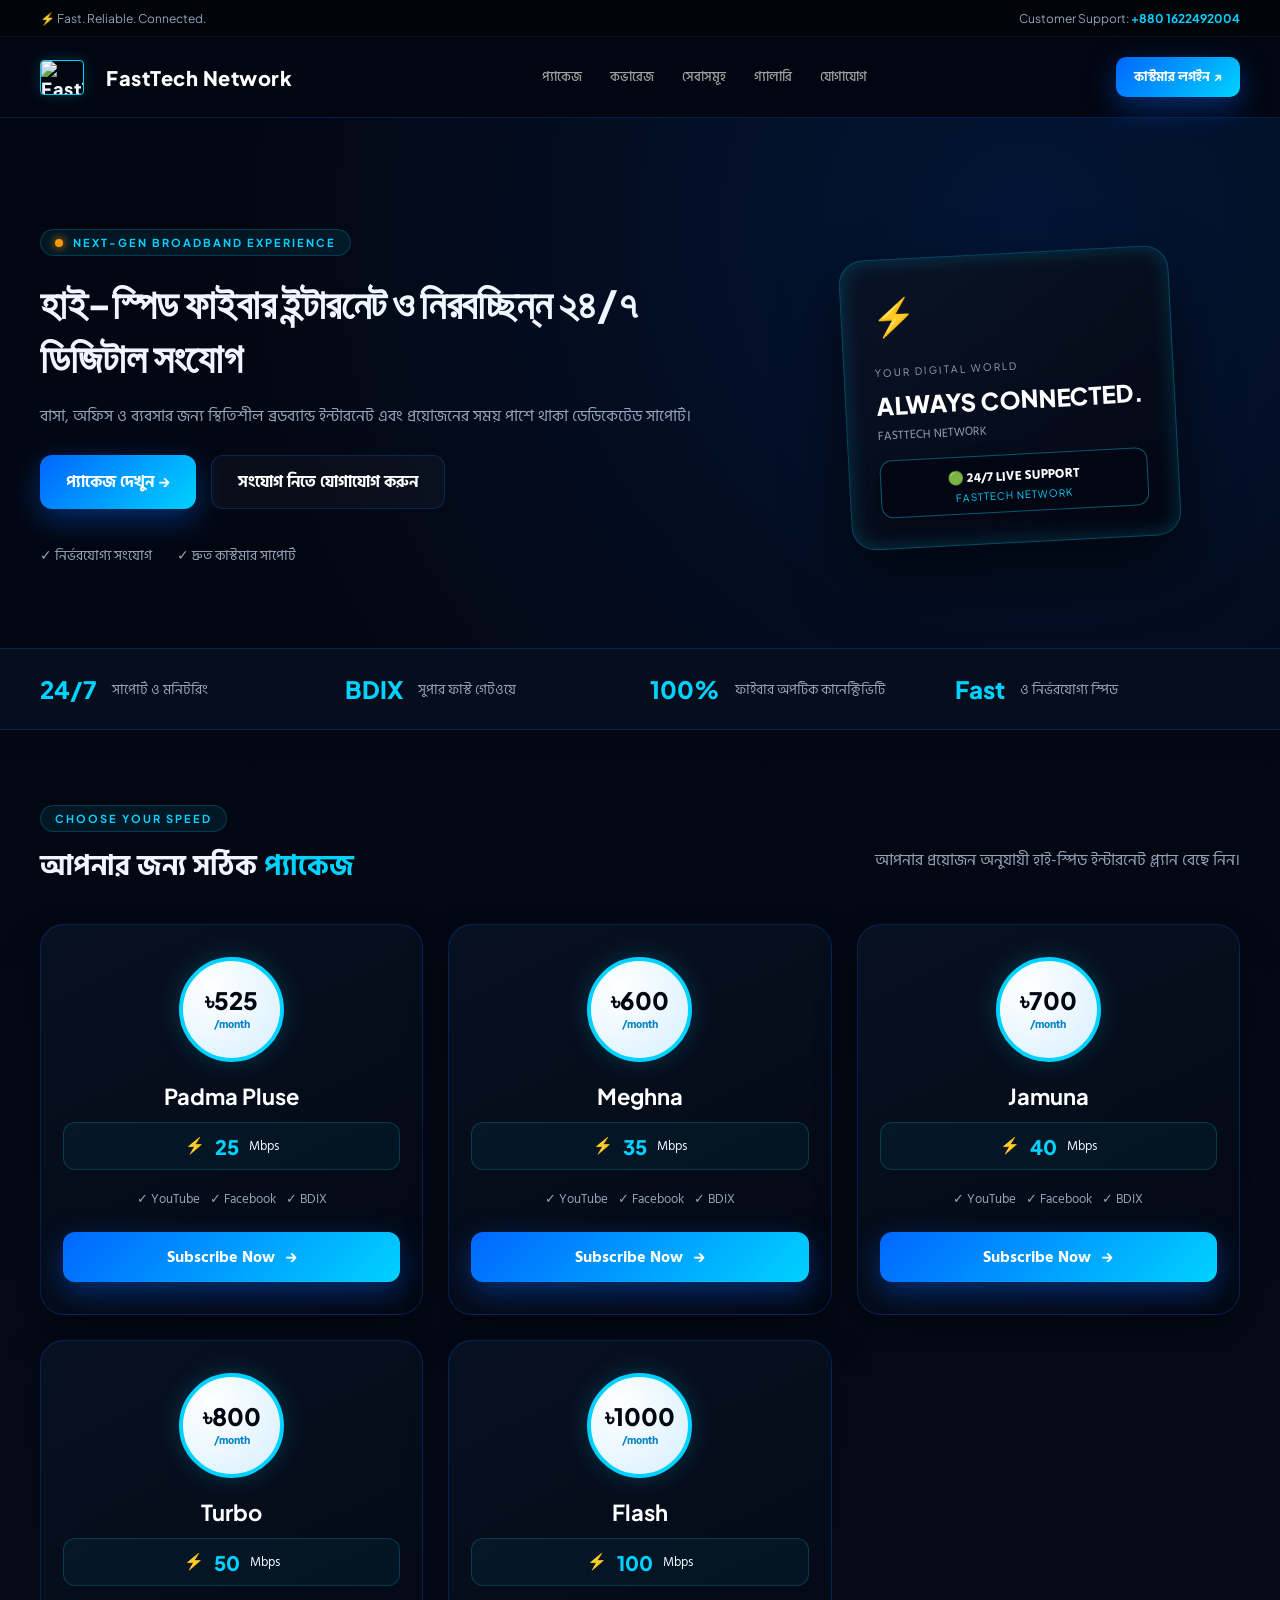
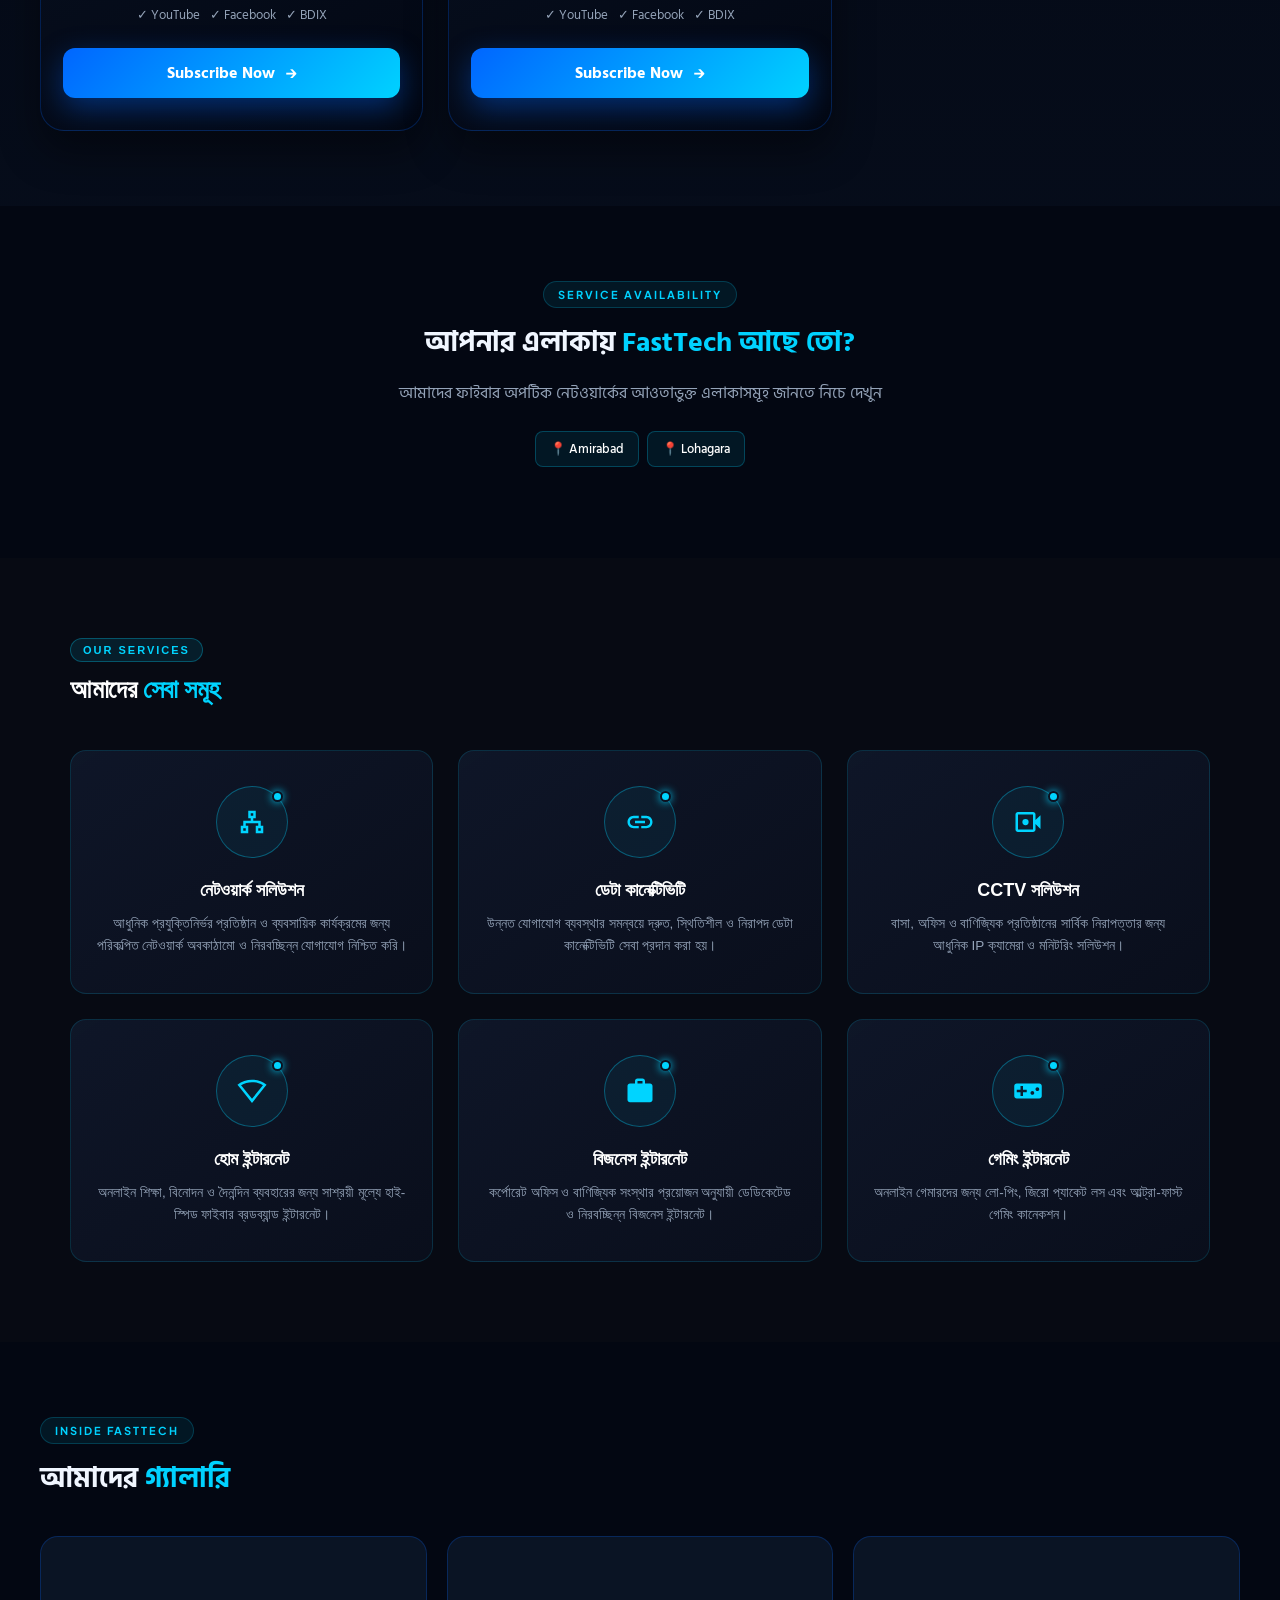
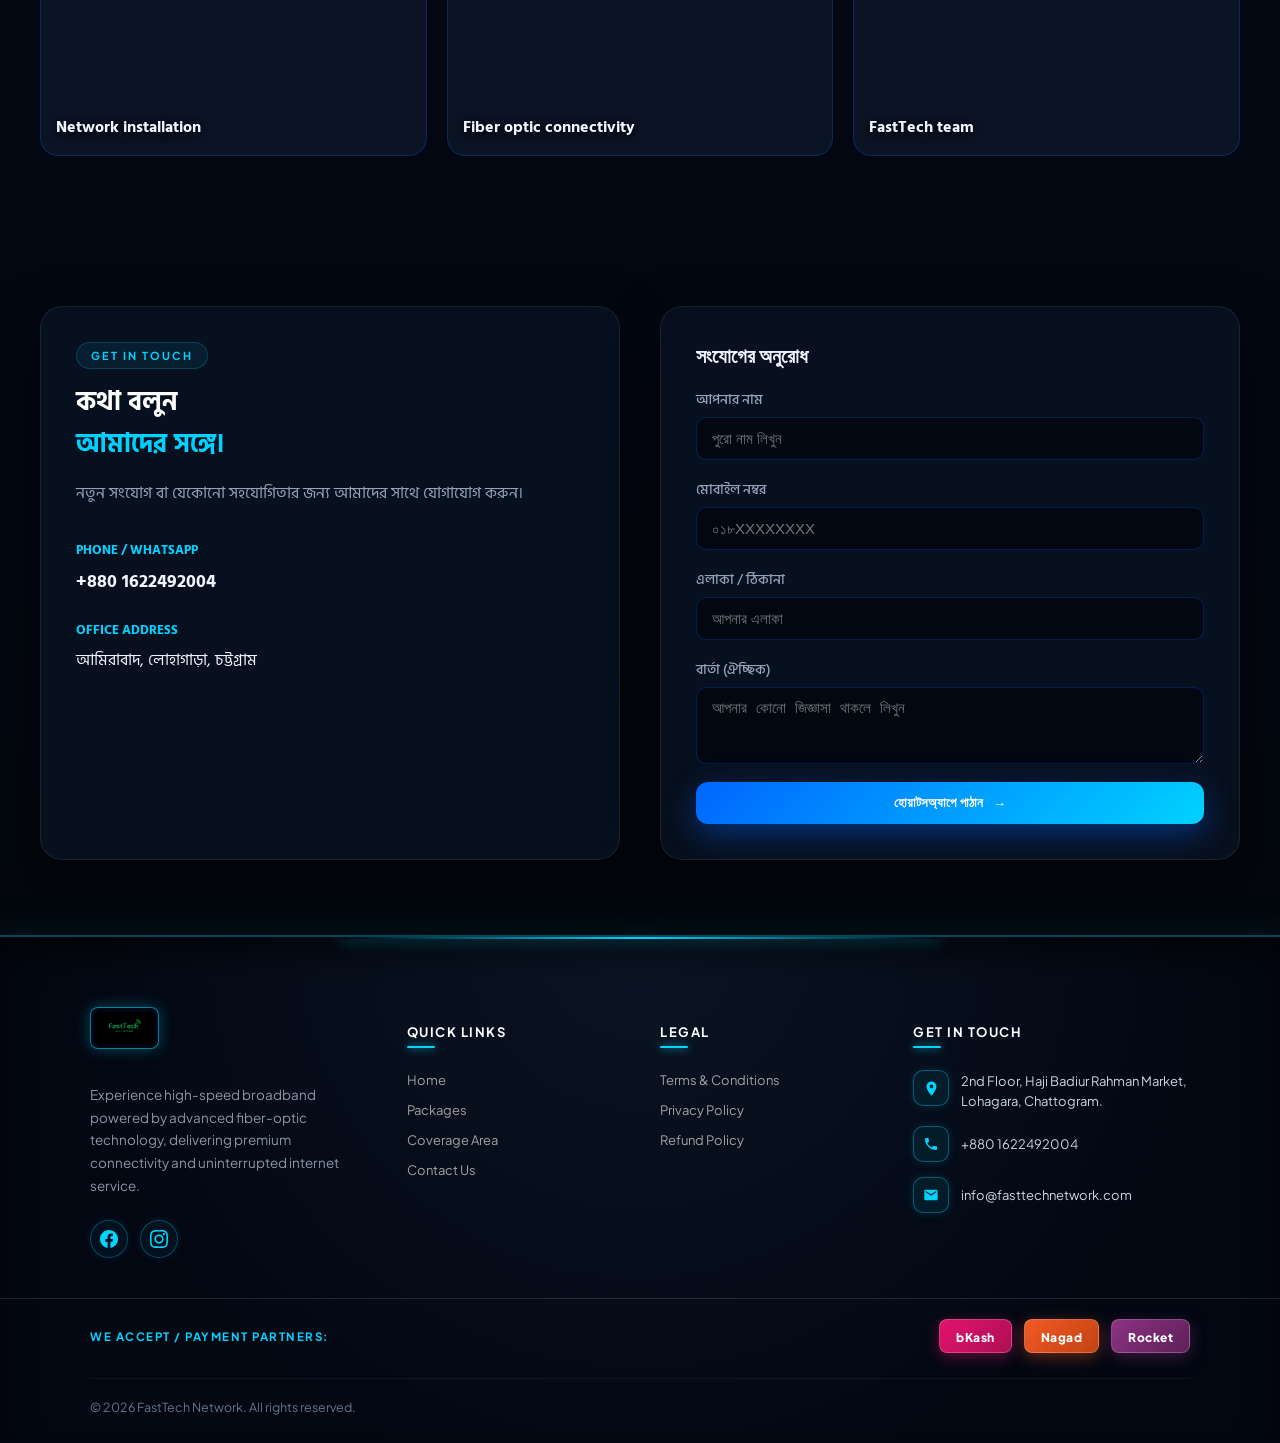
==== index.html @ 2d722a1c "Update index.html" ====
<!DOCTYPE html>
<html lang="bn">
<head>
    <meta charset="UTF-8">
    <meta name="viewport" content="width=device-width, initial-scale=1.0">
    <title>FastTech Network | Fast, Reliable, Connected.</title>
    <!-- ফেভিকন বা ট্যাব লোগো লিংক -->
    <link rel="icon" type="image/jpeg" href="assets/favicon.svg">
    <link rel="stylesheet" href="style.css">
</head>
<body>
    <!-- Topline -->
    <div class="topline">
        <div class="wrap topinner">
            <div>⚡ Fast. Reliable. Connected.</div>
            <div>Customer Support: <a id="topPhone" href="tel:+8801622492004" style="color:var(--cyan); font-weight:700;">+880 1622492004</a></div>
        </div>
    </div>
    
    <!-- Header -->
    <header class="header">
        <div class="wrap nav">
            <a href="#" class="brand">
                <img src="assets/Fasttech-logo.jpg" alt="FastTech" style="height: 35px; border-radius: 4px; margin-right: 10px;">
                <div>
                    <span>FastTech Network</span>
                </div>
            </a>
            <button class="menu" id="menuBtn">☰</button>
            <nav id="mainNav">
                <a href="#packages" class="footer-link">প্যাকেজ</a>
                <a href="#coverage" class="footer-link">কভারেজ</a>
                <a href="#services" class="footer-link">সেবাসমূহ</a>
                <a href="#gallery" class="footer-link">গ্যালারি</a>
                <a href="#contact" class="footer-link">যোগাযোগ</a>
            </nav>
            <a href="customer.html" class="btn btn-small">কাস্টমার লগইন ↗️</a>
        </div>
    </header>

    <!-- Hero Section -->
    <section class="hero">
        <div class="wrap hero-content">
            <div class="hero-copy">
                <span class="eyebrow"><i></i> NEXT-GEN BROADBAND EXPERIENCE</span>
                <h1 id="heroText">হাই-স্পিড ফাইবার ইন্টারনেট ও নিরবচ্ছিন্ন ২৪/৭ ডিজিটাল সংযোগ</h1>
                <p style="color: var(--muted); font-size: 16px; line-height: 1.7; margin-bottom: 25px;">
                    বাসা, অফিস ও ব্যবসার জন্য স্থিতিশীল ব্রডব্যান্ড ইন্টারনেট এবং প্রয়োজনের সময় পাশে থাকা ডেডিকেটেড সাপোর্ট।
                </p>
                <div class="hero-actions">
                    <a href="#packages" class="btn">প্যাকেজ দেখুন →</a>
                    <a href="#contact" class="btn btn-ghost">সংযোগ নিতে যোগাযোগ করুন</a>
                </div>
                <div class="trust">
                    <span>✓ নির্ভরযোগ্য সংযোগ</span>
                    <span>✓ দ্রুত কাস্টমার সাপোর্ট</span>
                </div>
            </div>
            <div class="hero-visual">
                <div class="speed-card">
                    <div class="speed-icon">⚡</div>
                    <small>YOUR DIGITAL WORLD</small>
                    <strong>ALWAYS CONNECTED.</strong>
                    <span style="color:var(--muted); font-size:12px; display:block; margin-bottom: 15px;">FASTTECH NETWORK</span>
                    
                    <div class="float-tag-inside">
                        🟢 24/7 LIVE SUPPORT <small>FASTTECH NETWORK</small>
                    </div>
                </div>
            </div>
        </div>
    </section>

    <!-- Stats Bar -->
    <section class="stats">
        <div class="wrap stats-grid">
            <div><b>24/7</b> <span>সাপোর্ট ও মনিটরিং</span></div>
            <div><b>BDIX</b> <span>সুপার ফাস্ট গেটওয়ে</span></div>
            <div><b>100%</b> <span>ফাইবার অপটিক কানেক্টিভিটি</span></div>
            <div><b>Fast</b> <span>ও নির্ভরযোগ্য স্পিড</span></div>
        </div>
    </section>

    <!-- Packages Section -->
    <section class="section packages" id="packages">
        <div class="wrap">
            <div class="section-head">
                <div>
                    <span class="eyebrow">CHOOSE YOUR SPEED</span>
                    <h2>আপনার জন্য সঠিক <em>প্যাকেজ</em></h2>
                </div>
                <p style="color:var(--muted);">আপনার প্রয়োজন অনুযায়ী হাই-স্পিড ইন্টারনেট প্ল্যান বেছে নিন।</p>
            </div>
            <div class="package-grid" id="packageGrid"></div>
        </div>
    </section>

    <!-- Coverage Zone Section -->
    <section class="section coverage" id="coverage">
        <div class="wrap">
            <div style="max-width: 800px; margin: 0 auto; text-align: center;">
                <span class="eyebrow">SERVICE AVAILABILITY</span>
                <h2>আপনার এলাকায় <em>FastTech আছে তো?</em></h2>
                <p style="color:var(--muted); font-size: 16px; margin: 15px 0 25px;">আমাদের ফাইবার অপটিক নেটওয়ার্কের আওতাভুক্ত এলাকাসমূহ জানতে নিচে দেখুন</p>
                <div class="coverage-locations" id="coverageLocations"></div>
            </div>
        </div>
    </section>

    <!-- Our Services Section -->
    <section id="services" style="padding: 80px 20px; background: #070a13; font-family: sans-serif;">
        <div class="wrap" style="max-width: 1140px; margin: 0 auto;">
            
            <div style="margin-bottom: 45px;">
                <span style="display: inline-block; font-size: 11px; font-weight: 700; letter-spacing: 2px; color: #00d4ff; text-transform: uppercase; background: rgba(0, 212, 255, 0.1); padding: 5px 12px; border-radius: 20px; border: 1px solid rgba(0, 212, 255, 0.3); margin-bottom: 12px;">
                    OUR SERVICES
                </span>
                <h2 style="font-size: 26px; font-weight: 800; color: #ffffff; margin: 0; letter-spacing: -0.5px;">
                    আমাদের <span style="color: #00d4ff;">সেবা সমূহ</span>
                </h2>
            </div>

            <div class="services-grid" style="display: grid; grid-template-columns: repeat(3, 1fr); gap: 25px;">
                <!-- ১. নেটওয়ার্ক সলিউশন -->
                <div class="service-card">
                    <div class="service-icon-wrap"><span class="status-dot"></span><svg viewBox="0 0 24 24" fill="currentColor"><path d="M15 9V3H9v6h2v2H5v4H3v6h6v-6H7v-2h10v2h-2v6h6v-6h-2v-4h-6V9h2zm-4-4h2v2h-2V5zM5 17h2v2H5v-2zm12 0h2v2h-2v-2z"/></svg></div>
                    <h3>নেটওয়ার্ক সলিউশন</h3>
                    <p>আধুনিক প্রযুক্তিনির্ভর প্রতিষ্ঠান ও ব্যবসায়িক কার্যক্রমের জন্য পরিকল্পিত নেটওয়ার্ক অবকাঠামো ও নিরবচ্ছিন্ন যোগাযোগ নিশ্চিত করি।</p>
                </div>
                <!-- ২. ডেটা কানেক্টিভিটি -->
                <div class="service-card">
                    <div class="service-icon-wrap"><span class="status-dot"></span><svg viewBox="0 0 24 24" fill="currentColor"><path d="M3.9 12c0-1.71 1.39-3.1 3.1-3.1h4V7H7c-2.76 0-5 2.24-5 5s2.24 5 5 5h4v-1.9H7c-1.71 0-3.1-1.39-3.1-3.1zM8 13h8v-2H8v2zm9-6h-4v1.9h4c1.71 0 3.1 1.39 3.1 3.1s-1.39 3.1-3.1 3.1h-4V17h4c2.76 0 5-2.24 5-5s-2.24-5-5-5z"/></svg></div>
                    <h3>ডেটা কানেক্টিভিটি</h3>
                    <p>উন্নত যোগাযোগ ব্যবস্থার সমন্বয়ে দ্রুত, স্থিতিশীল ও নিরাপদ ডেটা কানেক্টিভিটি সেবা প্রদান করা হয়।</p>
                </div>
                <!-- ৩. CCTV সলিউশন -->
                <div class="service-card">
                    <div class="service-icon-wrap"><span class="status-dot"></span><svg viewBox="0 0 24 24" fill="currentColor"><path d="M18 10.48V6c0-1.1-.9-2-2-2H4c-1.1 0-2 .9-2 2v12c0 1.1.9 2 2 2h12c1.1 0 2-.9 2-2v-4.48l4 3.98v-11l-4 3.98zM16 18H4V6h12v12z"/><circle cx="10" cy="12" r="2.5"/></svg></div>
                    <h3>CCTV সলিউশন</h3>
                    <p>বাসা, অফিস ও বাণিজ্যিক প্রতিষ্ঠানের সার্বিক নিরাপত্তার জন্য আধুনিক IP ক্যামেরা ও মনিটরিং সলিউশন।</p>
                </div>
                <!-- ৪. হোম ইন্টারনেট -->
                <div class="service-card">
                    <div class="service-icon-wrap"><span class="status-dot"></span><svg viewBox="0 0 24 24" fill="currentColor"><path d="M12 3C7.79 3 3.7 4.41.38 7C4.41 12.06 7.89 16.37 12 21.5c4.08-5.08 8.24-10.26 11.65-14.5C20.32 4.41 16.22 3 12 3zm0 15.27L3.25 7.42C5.86 5.83 8.88 5 12 5s6.14.83 8.75 2.42L12 18.27z"/></svg></div>
                    <h3>হোম ইন্টারনেট</h3>
                    <p>অনলাইন শিক্ষা, বিনোদন ও দৈনন্দিন ব্যবহারের জন্য সাশ্রয়ী মূল্যে হাই-স্পিড ফাইবার ব্রডব্যান্ড ইন্টারনেট।</p>
                </div>
                <!-- ৫. বিজনেস ইন্টারনেট -->
                <div class="service-card">
                    <div class="service-icon-wrap"><span class="status-dot"></span><svg viewBox="0 0 24 24" fill="currentColor"><path d="M20 6h-4V4c0-1.11-.89-2-2-2h-4c-1.11 0-2 .89-2 2v2H4c-1.11 0-1.99.89-1.99 2L2 19c0 1.11.89 2 2 2h16c1.11 0 2-.89 2-2V8c0-1.11-.89-2-2-2zm-6 0h-4V4h4v2z"/></svg></div>
                    <h3>বিজনেস ইন্টারনেট</h3>
                    <p>কর্পোরেট অফিস ও বাণিজ্যিক সংস্থার প্রয়োজন অনুযায়ী ডেডিকেটেড ও নিরবচ্ছিন্ন বিজনেস ইন্টারনেট।</p>
                </div>
                <!-- ৬. গেমিং ইন্টারনেট -->
                <div class="service-card">
                    <div class="service-icon-wrap"><span class="status-dot"></span><svg viewBox="0 0 24 24" fill="currentColor"><path d="M21 6H3c-1.1 0-2 .9-2 2v8c0 1.1.9 2 2 2h18c1.1 0 2-.9 2-2V8c0-1.1-.9-2-2-2zm-10 7H8v3H6v-3H3v-2h3V8h2v3h3v2zm4.5 2c-.83 0-1.5-.67-1.5-1.5s.67-1.5 1.5-1.5 1.5.67 1.5 1.5-.67 1.5-1.5 1.5zm4-3c-.83 0-1.5-.67-1.5-1.5S18.67 9 19.5 9s1.5.67 1.5 1.5-.67 1.5-1.5 1.5z"/></svg></div>
                    <h3>গেমিং ইন্টারনেট</h3>
                    <p>অনলাইন গেমারদের জন্য লো-পিং, জিরো প্যাকেট লস এবং আল্ট্রা-ফাস্ট গেমিং কানেকশন।</p>
                </div>
            </div>
        </div>
    </section>
    
    <!-- Gallery Section -->
    <section class="section" id="gallery">
        <div class="wrap">
            <div class="section-head">
                <div>
                    <span class="eyebrow">INSIDE FASTTECH</span>
                    <h2>আমাদের <em>গ্যালারি</em></h2>
                </div>
            </div>
            <div class="gallery-grid" id="galleryGrid"></div>
        </div>
    </section>

    <!-- Contact Section -->
    <section class="section" id="contact" style="background: linear-gradient(180deg, var(--bg) 0%, #03070d 100%);">
        <div class="wrap contact-grid">
            <div class="contact-card-box">
                <span class="eyebrow">GET IN TOUCH</span>
                <h2 style="font-size: 26px; font-weight: bold; color: #ffffff;">কথা বলুন<br><em>আমাদের সঙ্গে।</em></h2>
                <p style="color:var(--muted); margin: 15px 0 30px;">নতুন সংযোগ বা যেকোনো সহযোগিতার জন্য আমাদের সাথে যোগাযোগ করুন।</p>
                
                <div style="display:grid; gap:20px;">
                    <div>
                        <small style="color:var(--cyan); font-weight:700;">PHONE / WHATSAPP</small>
                        <div id="contactPhone" style="font-size:18px; font-weight:700; margin-top:5px;">+880 1622492004</div>
                    </div>
                    <div>
                        <small style="color:var(--cyan); font-weight:700;">OFFICE ADDRESS</small>
                        <div id="contactAddress" style="font-size:16px; margin-top:5px; color:var(--text);">২য় তলা, হাজি বশির রহমান মার্কেট, লোহাগাড়া, চট্টগ্রাম</div>
                    </div>
                </div>
            </div>

            <div class="contact-form-card">
                <form class="contact-form" id="contactForm">
                    <h3 style="margin-top:0; font-family:'Plus Jakarta Sans'; font-size:20px;">সংযোগের অনুরোধ</h3>
                    <label>আপনার নাম
                        <input type="text" name="name" required placeholder="পুরো নাম লিখুন">
                    </label>
                    <label>মোবাইল নম্বর
                        <input type="text" name="phone" required placeholder="০১৮XXXXXXXX">
                    </label>
                    <label>এলাকা / ঠিকানা
                        <input type="text" name="area" required placeholder="আপনার এলাকা">
                    </label>
                    <label>বার্তা (ঐচ্ছিক)
                        <textarea name="message" rows="3" placeholder="আপনার কোনো জিজ্ঞাসা থাকলে লিখুন"></textarea>
                    </label>
                    <button type="submit" class="btn" style="width:100%;">হোয়াটসঅ্যাপে পাঠান <b>→</b></button>
                </form>
            </div>
        </div>
    </section>

<!-- Footer Section - Ultimate Cyber Premium Design -->
    <footer class="footer" style="background: radial-gradient(circle at 50% 0%, #0a1424 0%, #030712 70%); color: #94a3b8; padding: 70px 0 25px 0; font-family: 'Plus Jakarta Sans', sans-serif; border-top: 2px solid rgba(0, 212, 255, 0.3); box-shadow: inset 0 15px 30px rgba(0,0,0,0.6), 0 -10px 30px rgba(0, 212, 255, 0.05); position: relative; overflow: hidden;">
        
        <!-- ব্যাকগ্রাউন্ড গ্লো এফেক্ট -->
        <div style="position: absolute; top: 0; left: 50%; transform: translateX(-50%); width: 600px; height: 2px; background: linear-gradient(90deg, transparent, #00d4ff, transparent); box-shadow: 0 0 15px #00d4ff;"></div>

        <div class="wrap" style="max-width: 1140px; margin: 0 auto; padding: 0 20px;">
            
            <div style="display: grid; grid-template-columns: 1.3fr 1fr 1fr 1.3fr; gap: 40px; margin-bottom: 40px;" class="footer-grid">
                
                <!-- ১. ব্র্যান্ড ও বিবরণ -->
                <div>
                    <div style="margin-bottom: 18px; display: inline-block;">
                        <img src="assets/Fasttech-logo.jpg" alt="FastTech Network" style="height: 42px; width: auto; padding: 4px; border-radius: 8px; border: 1.5px solid rgba(0, 212, 255, 0.6); box-shadow: 0 0 15px rgba(0, 212, 255, 0.3); background: rgba(3,7,18,0.8);" onerror="this.src='assets/fasttech-logo.jpg'">
                    </div>
                    <p style="font-size: 13.5px; color: #8c96a5; line-height: 1.7; margin-bottom: 22px;">
                        Experience high-speed broadband powered by advanced fiber-optic technology, delivering premium connectivity and uninterrupted internet service.
                    </p>
                    <!-- সোশ্যাল লিংক (ফেসবুক ও ইনস্টাগ্রাম) -->
                    <div style="display: flex; gap: 12px; align-items: center;">
                        <!-- ফেসবুক -->
                        <a href="https://www.facebook.com/share/1cSfSughi4/" target="_blank" title="Facebook" style="display: inline-flex; align-items: center; justify-content: center; width: 38px; height: 38px; background: rgba(0, 212, 255, 0.05); border: 1.5px solid rgba(0, 212, 255, 0.3); border-radius: 50%; color: #00d4ff; text-decoration: none; transition: 0.3s; box-shadow: 0 0 8px rgba(0,212,255,0.1);">
                            <svg style="width: 18px; height: 18px; fill: currentColor;" viewBox="0 0 24 24"><path d="M24 12.073c0-6.627-5.373-12-12-12s-12 5.373-12 12c0 5.99 4.388 10.954 10.125 11.854v-8.385H7.078v-3.47h3.047V9.43c0-3.007 1.792-4.669 4.533-4.669 1.312 0 2.686.235 2.686.235v2.953H15.83c-1.491 0-1.956.925-1.956 1.874v2.25h3.328l-.532 3.47h-2.796v8.385C19.612 23.027 24 18.062 24 12.073z"/></svg>
                        </a>
                        <!-- ইনস্টাগ্রাম -->
                        <a href="https://instagram.com" target="_blank" title="Instagram" style="display: inline-flex; align-items: center; justify-content: center; width: 38px; height: 38px; background: rgba(0, 212, 255, 0.05); border: 1.5px solid rgba(0, 212, 255, 0.3); border-radius: 50%; color: #00d4ff; text-decoration: none; transition: 0.3s; box-shadow: 0 0 8px rgba(0,212,255,0.1);">
                            <svg style="width: 18px; height: 18px; fill: currentColor;" viewBox="0 0 24 24"><path d="M12 2.163c3.204 0 3.584.012 4.85.07 3.252.148 4.771 1.691 4.919 4.919.058 1.265.069 1.645.069 4.849 0 3.205-.012 3.584-.069 4.849-.149 3.225-1.664 4.771-4.919 4.919-1.266.058-1.644.07-4.85.07-3.204 0-3.584-.012-4.849-.07-3.26-.149-4.771-1.699-4.919-4.92-.058-1.265-.07-1.644-.07-4.849 0-3.204.013-3.583.07-4.849.149-3.227 1.664-4.771 4.919-4.919 1.266-.057 1.645-.069 4.849-.069zm0-2.163c-3.259 0-3.667.014-4.947.072-4.358.2-6.78 2.618-6.98 6.98-.059 1.281-.073 1.689-.073 4.948 0 3.259.014 3.668.072 4.948.2 4.358 2.618 6.78 6.98 6.98 1.281.058 1.689.072 4.948.072 3.259 0 3.668-.014 4.948-.072 4.354-.2 6.782-2.618 6.979-6.98.059-1.28.073-1.689.073-4.948 0-3.259-.014-3.667-.072-4.947-.196-4.354-2.617-6.78-6.979-6.98-1.281-.059-1.69-.073-4.949-.073zm0 5.838c-3.403 0-6.162 2.759-6.162 6.162s2.759 6.163 6.162 6.163 6.162-2.759 6.162-6.163c0-3.403-2.759-6.162-6.162-6.162zm0 10.162c-2.209 0-4-1.79-4-4 0-2.209 1.791-4 4-4s4 1.791 4 4c0 2.21-1.791 4-4 4zm6.406-11.845c-.796 0-1.441.645-1.441 1.44s.645 1.44 1.441 1.44c.795 0 1.439-.645 1.439-1.44s-.644-1.44-1.439-1.44z"/></svg>
                        </a>
                    </div>
                </div>

                <!-- ২. Quick Links -->
                <div>
                    <h4 style="color: #ffffff; font-size: 13px; text-transform: uppercase; letter-spacing: 1.5px; margin-bottom: 22px; position: relative; padding-bottom: 8px; font-weight: 700;">
                        Quick Links
                        <span style="position: absolute; left: 0; bottom: 0; width: 28px; height: 2px; background: #00d4ff; border-radius: 2px; box-shadow: 0 0 8px #00d4ff;"></span>
                    </h4>
                    <ul style="list-style: none; padding: 0; margin: 0; display: flex; flex-direction: column; gap: 12px;">
                        <li><a href="#" class="footer-link">Home</a></li>
                        <li><a href="#packages" class="footer-link">Packages</a></li>
                        <li><a href="#coverage" class="footer-link">Coverage Area</a></li>
                        <li><a href="#contact" class="footer-link">Contact Us</a></li>
                    </ul>
                </div>

                <!-- ৩. Legal -->
                <div>
                    <h4 style="color: #ffffff; font-size: 13px; text-transform: uppercase; letter-spacing: 1.5px; margin-bottom: 22px; position: relative; padding-bottom: 8px; font-weight: 700;">
                        Legal
                        <span style="position: absolute; left: 0; bottom: 0; width: 28px; height: 2px; background: #00d4ff; border-radius: 2px; box-shadow: 0 0 8px #00d4ff;"></span>
                    </h4>
                    <ul style="list-style: none; padding: 0; margin: 0; display: flex; flex-direction: column; gap: 12px;">
                        <li><a href="#" class="footer-link">Terms & Conditions</a></li>
                        <li><a href="#" class="footer-link">Privacy Policy</a></li>
                        <li><a href="#" class="footer-link">Refund Policy</a></li>
                    </ul>
                </div>

                <!-- ৪. Get in Touch -->
                <div>
                    <h4 style="color: #ffffff; font-size: 13px; text-transform: uppercase; letter-spacing: 1.5px; margin-bottom: 22px; position: relative; padding-bottom: 8px; font-weight: 700;">
                        Get In Touch
                        <span style="position: absolute; left: 0; bottom: 0; width: 28px; height: 2px; background: #00d4ff; border-radius: 2px; box-shadow: 0 0 8px #00d4ff;"></span>
                    </h4>
                    
                    <div style="display: flex; flex-direction: column; gap: 15px; font-size: 13px;">
                        <!-- ঠিকানা -->
                        <div style="display: flex; gap: 12px; align-items: flex-start;">
                            <div style="width: 36px; height: 36px; min-width: 36px; border-radius: 10px; background: rgba(0, 212, 255, 0.08); border: 1.5px solid rgba(0, 212, 255, 0.35); display: flex; align-items: center; justify-content: center; color: #00d4ff; box-shadow: 0 0 10px rgba(0, 212, 255, 0.15);">
                                <svg style="width: 17px; height: 17px; fill: currentColor;" viewBox="0 0 24 24"><path d="M12 2C8.13 2 5 5.13 5 9c0 5.25 7 13 7 13s7-7.75 7-13c0-3.87-3.13-7-7-7zm0 9.5c-1.38 0-2.5-1.12-2.5-2.5s1.12-2.5 2.5-2.5 2.5 1.12 2.5 2.5-1.12 2.5-2.5 2.5z"/></svg>
                            </div>
                            <span style="color: #cbd5e1; line-height: 1.5; padding-top: 2px;">2nd Floor, Haji Badiur Rahman Market, Lohagara, Chattogram.</span>
                        </div>

                        <!-- ফোন নম্বর -->
                        <div style="display: flex; gap: 12px; align-items: center;">
                            <div style="width: 36px; height: 36px; min-width: 36px; border-radius: 10px; background: rgba(0, 212, 255, 0.08); border: 1.5px solid rgba(0, 212, 255, 0.35); display: flex; align-items: center; justify-content: center; color: #00d4ff; box-shadow: 0 0 10px rgba(0, 212, 255, 0.15);">
                                <svg style="width: 16px; height: 16px; fill: currentColor;" viewBox="0 0 24 24"><path d="M6.62 10.79c1.44 2.83 3.76 5.14 6.59 6.59l2.2-2.2c.27-.27.67-.36 1.02-.24 1.12.37 2.33.57 3.57.57.55 0 1 .45 1 1V20c0 .55-.45 1-1 1-9.39 0-17-7.61-17-17 0-.55.45-1 1-1h3.5c.55 0 1 .45 1 1 0 1.25.2 2.45.57 3.57.11.35.03.74-.25 1.02l-2.2 2.2z"/></svg>
                            </div>
                            <a href="tel:+8801622492004" style="color: #cbd5e1; text-decoration: none; transition: 0.3s;" onmouseover="this.style.color='#00d4ff'" onmouseout="this.style.color='#cbd5e1'">+880 1622492004</a>
                        </div>

                        <!-- ইমেইল ঠিকানা -->
                        <div style="display: flex; gap: 12px; align-items: center;">
                            <div style="width: 36px; height: 36px; min-width: 36px; border-radius: 10px; background: rgba(0, 212, 255, 0.08); border: 1.5px solid rgba(0, 212, 255, 0.35); display: flex; align-items: center; justify-content: center; color: #00d4ff; box-shadow: 0 0 10px rgba(0, 212, 255, 0.15);">
                                <svg style="width: 16px; height: 16px; fill: currentColor;" viewBox="0 0 24 24"><path d="M20 4H4c-1.1 0-1.99.9-1.99 2L2 18c0 1.1.9 2 2 2h16c1.1 0 2-.9 2-2V6c0-1.1-.9-2-2-2zm0 4l-8 5-8-5V6l8 5 8-5v2z"/></svg>
                            </div>
                            <a href="mailto:fasttechnetwork3@gmail.com" style="color: #cbd5e1; text-decoration: none; transition: 0.3s;" onmouseover="this.style.color='#00d4ff'" onmouseout="this.style.color='#cbd5e1'">info@fasttechnetwork.com</a>
                        </div>
                    </div>
                </div>

            </div>

        </div>

        <!-- উইডথ জুড়ানো ফুল পেজ লম্বা ডিভাইডার লাইন (Full Width Divider) -->
        <div style="width: 100%; height: 1px; background: rgba(255, 255, 255, 0.12); margin: 20px 0;"></div>

        <!-- পেমেন্ট পার্টনার অংশ (নিচের দিকে আগের জায়গায় রাখা হয়েছে) -->
        <div class="wrap" style="max-width: 1140px; margin: 0 auto; padding: 0 20px;">
            <div style="display: flex; align-items: center; justify-content: space-between; flex-wrap: wrap; gap: 20px; margin-bottom: 25px;">
                <div style="font-size: 11.5px; color: #00d4ff; font-weight: 700; text-transform: uppercase; letter-spacing: 1.5px;">We Accept / Payment Partners:</div>
                <div style="display: flex; align-items: center; gap: 12px; flex-wrap: wrap;">
                    <div style="background: linear-gradient(135deg, #e2136e, #ad0f53); padding: 7px 16px; border-radius: 8px; box-shadow: 0 4px 15px rgba(226, 19, 110, 0.4); border: 1px solid rgba(255,255,255,0.2);">
                        <span style="color: #fff; font-size: 12px; font-weight: 800; letter-spacing: 0.5px;">bKash</span>
                    </div>
                    <div style="background: linear-gradient(135deg, #f15a24, #c24314); padding: 7px 16px; border-radius: 8px; box-shadow: 0 4px 15px rgba(241, 90, 36, 0.4); border: 1px solid rgba(255,255,255,0.2);">
                        <span style="color: #fff; font-size: 12px; font-weight: 800; letter-spacing: 0.5px;">Nagad</span>
                    </div>
                    <div style="background: linear-gradient(135deg, #8c3283, #5e2158); padding: 7px 16px; border-radius: 8px; box-shadow: 0 4px 15px rgba(140, 50, 131, 0.4); border: 1px solid rgba(255,255,255,0.2);">
                        <span style="color: #fff; font-size: 12px; font-weight: 800; letter-spacing: 0.5px;">Rocket</span>
                    </div>
                </div>
            </div>

            <!-- কপিরাইট ও পাওয়ার্ড বাই -->
            <div style="display: flex; justify-content: space-between; align-items: center; flex-wrap: wrap; gap: 10px; font-size: 12.5px; color: #64748b; border-top: 1px solid rgba(255,255,255,0.05); padding-top: 20px;">
                <div>© <span id="year"></span> FastTech Network. All rights reserved.</div>
            </div>
        </div>
    </footer>

    <!-- Scroll to Top Button -->
    <button id="scrollToTopBtn" title="Go to top">↑</button>

    <!-- Custom Styles -->
    <style>
    .service-card {
        background: linear-gradient(145deg, rgba(16, 24, 43, 0.9), rgba(10, 15, 28, 0.95));
        border: 1.5px solid rgba(0, 212, 255, 0.15);
        border-radius: 16px;
        padding: 35px 25px;
        text-align: center;
        transition: all 0.35s ease;
        position: relative;
        overflow: hidden;
    }
    .service-card:hover {
        transform: translateY(-6px);
        border-color: rgba(0, 212, 255, 0.65);
        box-shadow: 0 12px 30px rgba(0, 212, 255, 0.15);
    }
    .service-icon-wrap {
        width: 72px; height: 72px; margin: 0 auto 22px auto; border-radius: 50%;
        background: rgba(0, 212, 255, 0.06); border: 1.5px solid rgba(0, 212, 255, 0.35);
        display: flex; align-items: center; justify-content: center; position: relative; color: #00d4ff; transition: 0.3s;
    }
    .service-card:hover .service-icon-wrap {
        background: rgba(0, 212, 255, 0.15); box-shadow: 0 0 18px rgba(0, 212, 255, 0.4);
    }
    .service-icon-wrap svg { width: 30px; height: 30px; }
    .status-dot {
        position: absolute; top: 4px; right: 4px; width: 11px; height: 11px;
        background: #00d4ff; border-radius: 50%; box-shadow: 0 0 8px #00d4ff; border: 2px solid #0b1120;
    }
    .service-card h3 { color: #ffffff; font-size: 18px; font-weight: 700; margin: 0 0 12px 0; }
    .service-card p { color: #94a3b8; font-size: 13.5px; line-height: 1.65; margin: 0; }

    /* Footer Links Hover Bounce & Glow */
    .footer-link {
        color: #a1a1a1; text-decoration: none; font-size: 13px; display: inline-block;
        transition: color 0.3s ease, text-shadow 0.3s ease;
    }
    .footer-link:hover {
        color: #00d4ff !important;
        text-shadow: 0 0 12px #00d4ff, 0 0 22px rgba(0, 212, 255, 0.5);
        animation: bounceHover 0.4s ease infinite alternate;
    }
    @keyframes bounceHover {
        0% { transform: translateY(0); }
        100% { transform: translateY(-4px); }
    }

    /* Scroll to Top Button Style */
    #scrollToTopBtn {
        position: fixed; bottom: 25px; right: 25px; z-index: 99; width: 45px; height: 45px;
        background: linear-gradient(135deg, #0066ff, #00d2ff); color: #ffffff; border: none;
        border-radius: 12px; font-size: 20px; font-weight: bold; cursor: pointer; display: none;
        align-items: center; justify-content: center; box-shadow: 0 5px 20px rgba(0, 210, 255, 0.4);
        transition: all 0.3s ease;
    }
    #scrollToTopBtn:hover {
        transform: translateY(-4px); box-shadow: 0 8px 25px rgba(0, 210, 255, 0.6); filter: brightness(1.1);
    }

    @media (max-width: 992px) { .services-grid { grid-template-columns: repeat(2, 1fr) !important; } }
    @media (max-width: 768px) { .footer-grid { grid-template-columns: 1fr !important; gap: 25px !important; } }
    @media (max-width: 600px) { .services-grid { grid-template-columns: 1fr !important; } }
    </style>

    <script src="app.js"></script>
    <script>
    // Scroll to Top Script
    const scrollToTopBtn = document.getElementById('scrollToTopBtn');
    window.addEventListener('scroll', () => {
        if (window.pageYOffset > 300) {
            scrollToTopBtn.style.display = 'flex';
        } else {
            scrollToTopBtn.style.display = 'none';
        }
    });
    scrollToTopBtn.addEventListener('click', () => {
        window.scrollTo({ top: 0, behavior: 'smooth' });
    });
    </script>
</body>
</html>
---- style.css ----
@import url('https://fonts.googleapis.com/css2?family=Hind+Siliguri:wght@400;500;600;700&family=Plus+Jakarta+Sans:wght@400;500;600;700;800&display=swap');

:root {
  --bg: #030712;
  --panel: #0a1424;
  --panel-border: rgba(0, 102, 255, 0.25);
  --text: #f0f6ff;
  --muted: #94a3b8;
  --blue: #0066ff;
  --cyan: #00d2ff;
  --orange: #ff9900;
  --glow: rgba(0, 210, 255, 0.2);
}

* { box-sizing: border-box; }
html { scroll-behavior: smooth; }
body {
  margin: 0;
  background: var(--bg);
  color: var(--text);
  font-family: 'Hind Siliguri', 'Plus Jakarta Sans', sans-serif;
  font-size: 16px;
  overflow-x: hidden;
  width: 100%;
}

a { color: inherit; text-decoration: none; }
.wrap { width: min(1200px, calc(100% - 40px)); margin: auto; }

/* Topline & Header */
.topline { background: #010409; border-bottom: 1px solid rgba(255,255,255,0.05); color: var(--muted); font: 12px 'Plus Jakarta Sans', sans-serif; }
.topinner { height: 36px; display: flex; align-items: center; justify-content: space-between; }
.header { position: sticky; top: 0; z-index: 100; background: rgba(3, 7, 18, 0.9); backdrop-filter: blur(20px); border-bottom: 1px solid var(--panel-border); }
.nav { height: 80px; display: flex; align-items: center; justify-content: space-between; gap: 20px; }
.brand { display: flex; align-items: center; gap: 12px; font: 800 18px 'Plus Jakarta Sans', sans-serif; letter-spacing: 0.5px; }
.brand img { width: 44px; height: 44px; object-fit: cover; border-radius: 10px; border: 1px solid var(--cyan); box-shadow: 0 0 15px var(--glow); }
.brand span { color: #fff; font-size: 20px; }
.menu { display: none; background: transparent; border: 0; color: #fff; font-size: 24px; cursor: pointer; }
.nav nav { display: flex; gap: 28px; color: var(--muted); font-weight: 500; font-size: 15px; }
.nav nav a:hover { color: var(--cyan); text-shadow: 0 0 10px var(--cyan); }

/* Home link bounce hover effect */
.nav nav a[href="#"]:hover, 
.footer-grid a[href="#"]:hover {
    display: inline-block;
    animation: bounceHover 0.4s ease infinite alternate;
}

@keyframes bounceHover {
    0% { transform: translateY(0); }
    100% { transform: translateY(-4px); }
}

/* Buttons */
.btn {
  display: inline-flex; align-items: center; justify-content: center; gap: 10px;
  background: linear-gradient(135deg, #0066ff, #00d2ff); color: #fff;
  padding: 13px 26px; border-radius: 12px; font-weight: 700; border: 0; cursor: pointer;
  box-shadow: 0 10px 30px rgba(0, 102, 255, 0.4); transition: all 0.3s ease;
}
.btn:hover { transform: translateY(-3px); box-shadow: 0 15px 40px var(--glow); filter: brightness(1.1); }
.btn-small { padding: 9px 18px; font-size: 13px; border-radius: 10px; }
.btn-ghost { background: rgba(255,255,255,0.03); border: 1px solid var(--panel-border); box-shadow: none; }
.btn-ghost:hover { background: rgba(255,255,255,0.08); color: var(--cyan); }

/* Hero Section */
.hero { position: relative; padding: 90px 0 60px; background: radial-gradient(circle at 80% 20%, rgba(0,102,255,0.15) 0%, rgba(3,7,18,0.95) 70%); }
.hero-content { display: grid; grid-template-columns: 1.2fr 0.8fr; align-items: center; gap: 50px; }
.eyebrow { display: inline-flex; align-items: center; gap: 10px; color: var(--cyan); font: 700 11px 'Plus Jakarta Sans', sans-serif; letter-spacing: 2px; text-transform: uppercase; background: rgba(0,210,255,0.08); padding: 6px 14px; border-radius: 20px; border: 1px solid rgba(0,210,255,0.2); }
.eyebrow i { width: 8px; height: 8px; background: var(--orange); border-radius: 50%; box-shadow: 0 0 10px var(--orange); }
h1 { font-size: clamp(28px, 3.2vw, 44px); line-height: 1.3; letter-spacing: -0.5px; margin: 20px 0; font-family: 'Plus Jakarta Sans', sans-serif; font-weight: 700; }
.hero-copy p { color: var(--muted); font-size: 17px; line-height: 1.8; margin-bottom: 30px; }
.hero-actions { display: flex; gap: 15px; flex-wrap: wrap; }
.trust { display: flex; gap: 25px; margin-top: 35px; color: var(--muted); font-size: 14px; }

/* Hero Visual Card & Inside Tag */
.hero-visual { position: relative; height: 380px; display: grid; place-items: center; }
.speed-card {
  width: 330px; background: linear-gradient(145deg, rgba(10,20,38,0.95), rgba(3,7,18,0.95));
  border: 1px solid rgba(0,210,255,0.3); border-radius: 24px; padding: 30px;
  box-shadow: 0 30px 60px rgba(0,0,0,0.6), inset 0 0 20px var(--glow); transform: rotate(-3deg);
  animation: float 6s ease-in-out infinite;
}
@keyframes float { 0%, 100% { transform: translateY(0) rotate(-3deg); } 50% { transform: translateY(-10px) rotate(-1deg); } }
.speed-icon { font-size: 36px; color: var(--cyan); margin-bottom: 10px; }
.speed-card small { color: var(--muted); font: 10px 'Plus Jakarta Sans'; letter-spacing: 2px; }
.speed-card strong { display: block; font: 800 24px 'Plus Jakarta Sans'; margin: 6px 0; color: #fff; }

.float-tag-inside {
  background: rgba(3, 7, 18, 0.85);
  border: 1px solid rgba(0, 210, 255, 0.4);
  padding: 10px 15px;
  border-radius: 12px;
  font-size: 13px;
  font-weight: 700;
  color: #fff;
  text-align: center;
  box-shadow: 0 5px 15px rgba(0,0,0,0.4);
  display: flex;
  flex-direction: column;
  gap: 2px;
  margin-top: 15px;
}
.float-tag-inside small {
  font-size: 10px;
  color: var(--cyan);
  letter-spacing: 1px;
}

/* Stats Bar */
.stats { background: rgba(10,20,38,0.5); border-top: 1px solid var(--panel-border); border-bottom: 1px solid var(--panel-border); padding: 25px 0; }
.stats-grid { display: grid; grid-template-columns: repeat(4, 1fr); gap: 20px; }
.stats-grid div { display: flex; align-items: center; gap: 15px; }
.stats-grid b { font: 800 24px 'Plus Jakarta Sans'; color: var(--cyan); }
.stats-grid span { color: var(--muted); font-size: 14px; }

/* Sections General (Updated Heading Size) */
.section { padding: 75px 0; }
.section-head { display: flex; justify-content: space-between; align-items: flex-end; margin-bottom: 35px; }
.section h2 { font-size: clamp(22px, 2.4vw, 28px); margin: 12px 0 0; font-family: 'Hind Siliguri', 'Plus Jakarta Sans', sans-serif; font-weight: 700; }
.section h2 em { font-style: normal; color: var(--cyan); }

/* Packages Cards */
.packages { background: linear-gradient(180deg, var(--bg) 0%, rgba(10,20,38,0.4) 100%); }
.package-grid { display: grid; grid-template-columns: repeat(3, 1fr); gap: 25px; align-items: stretch; }
.package-card {
  background: linear-gradient(155deg, rgba(10,20,38,0.8), rgba(3,7,18,0.9));
  border: 1px solid var(--panel-border); border-radius: 24px; overflow: hidden;
  display: flex; flex-direction: column; transition: all 0.3s ease; box-shadow: 0 20px 40px rgba(0,0,0,0.4);
}
.package-card:hover { transform: translateY(-8px); border-color: var(--cyan); box-shadow: 0 30px 60px var(--glow); }
.package-body { padding: 32px 22px; display: flex; flex-direction: column; flex: 1; text-align: center; }
.package-price-circle {
  width: 105px; height: 105px; margin: 0 auto 20px; border-radius: 50%;
  background: radial-gradient(circle at 30% 30%, #ffffff, #d6efff);
  display: flex; flex-direction: column; align-items: center; justify-content: center;
  color: #030712; border: 4px solid var(--cyan); box-shadow: 0 0 25px var(--glow);
}
.package-price-circle strong { font: 900 24px 'Plus Jakarta Sans'; }
.package-price-circle small { font-size: 11px; font-weight: 700; color: #0284c7; }
.package-body h3 { font-size: 22px; margin: 0 0 12px; color: #fff; font-family: 'Plus Jakarta Sans'; }
.package-speed-strip {
  background: rgba(0,210,255,0.05); border: 1px solid rgba(0,210,255,0.2);
  border-radius: 12px; padding: 10px; display: flex; align-items: center; justify-content: center; gap: 10px; margin-bottom: 18px;
}
.package-speed-strip strong { font: 800 20px 'Plus Jakarta Sans'; color: var(--cyan); }
.package-benefits { list-style: none; padding: 0; margin: 0 0 22px; display: flex; justify-content: center; gap: 10px; color: var(--muted); font-size: 13px; }
.package-cta { margin-top: auto; border-radius: 12px; width: 100%; padding: 12px; }

/* Coverage Locations (Updated Compact Size) */
.coverage-locations ul { list-style: none; padding: 0; display: flex; flex-wrap: wrap; justify-content: center; gap: 8px; margin-top: 16px; }
.coverage-locations li { 
  background: rgba(0,210,255,0.08); 
  border: 1px solid rgba(0,210,255,0.25); 
  padding: 6px 14px; 
  border-radius: 8px; 
  color: #fff; 
  font-size: 13px; 
  font-weight: 500; 
  transition: 0.25s;
}
.coverage-locations li:hover {
  border-color: var(--cyan);
  background: rgba(0,210,255,0.16);
}

/* Gallery */
.gallery-grid { display: grid; grid-template-columns: repeat(3, 1fr); gap: 20px; }
.gallery-item { height: 220px; background: var(--panel); border: 1px solid var(--panel-border); border-radius: 18px; overflow: hidden; position: relative; }
.gallery-item img { width: 100%; height: 100%; object-fit: cover; }
.gallery-item span { position: absolute; bottom: 15px; left: 15px; font-weight: 700; text-shadow: 0 2px 10px #000; }

/* Contact Form */
.contact-card-box, .contact-form-card { 
  background: rgba(10, 20, 38, 0.7); 
  backdrop-filter: blur(15px); 
  border: 1px solid rgba(255, 255, 255, 0.08); 
  padding: 35px; 
  border-radius: 22px; 
  box-shadow: 0 20px 50px rgba(0,0,0,0.5); 
}
.contact-grid { display: grid; grid-template-columns: 1fr 1fr; gap: 40px; align-items: stretch; }
.contact-form label { display: grid; gap: 6px; color: var(--muted); font-size: 14px; margin-bottom: 18px; font-weight: 500; }
.contact-form input, .contact-form textarea {
  width: 100%; background: #030712; border: 1px solid var(--panel-border); color: #fff; padding: 12px 15px; border-radius: 10px; font-size: 15px; outline: none; transition: border 0.3s;
}
.contact-form input:focus, .contact-form textarea:focus { border-color: var(--cyan); box-shadow: 0 0 15px var(--glow); }

/* Footer */
.footer { background: #010409; border-top: 1px solid var(--panel-border); padding: 45px 0 20px; color: var(--muted); font-size: 14px; }
.footer-main { display: flex; justify-content: space-between; align-items: center; margin-bottom: 25px; flex-wrap: wrap; gap: 20px; }
.footer-brand-box { display: flex; align-items: center; gap: 12px; }
.footer-tagline { display: block; color: var(--cyan); font-size: 12px; letter-spacing: 1px; margin-top: 3px; font-weight: 600; }
.footer-socials { display: flex; gap: 15px; }
.social-link { color: var(--text); background: rgba(0,210,255,0.08); border: 1px solid rgba(0,210,255,0.2); padding: 6px 14px; border-radius: 8px; font-size: 13px; transition: 0.3s; }
.social-link:hover { background: var(--cyan); color: #030712; }
.footer-bottom { border-top: 1px solid rgba(255,255,255,0.05); padding-top: 18px; display: flex; justify-content: space-between; }

@media (max-width: 900px) {
  .wrap { width: calc(100% - 30px); }
  .menu { display: block; }
  .nav nav { display: none; position: absolute; top: 80px; left: 0; width: 100%; background: #030712; flex-direction: column; padding: 20px; border-bottom: 1px solid var(--panel-border); }
  .nav nav.open { display: flex; }
  .hero-content, .contact-grid, .package-grid, .gallery-grid, .stats-grid, .footer-main { grid-template-columns: 1fr; gap: 20px; text-align: center; justify-content: center; }
  .footer-brand-box { justify-content: center; }
  .footer-socials { justify-content: center; }
}

/* Admin Panel Modern Layout Fix */
.admin-form {
  display: flex;
  flex-direction: column;
  gap: 16px;
  margin-top: 15px;
}
.admin-form label {
  display: flex;
  flex-direction: column;
  gap: 6px;
  color: var(--muted);
  font-size: 14px;
  font-weight: 500;
}
.admin-form input, 
.admin-form textarea {
  width: 100%;
  background: #030712;
  border: 1px solid var(--panel-border);
  color: #fff;
  padding: 12px 16px;
  border-radius: 12px;
  font-size: 15px;
  outline: none;
  transition: border 0.3s, box-shadow 0.3s;
}
.admin-form input:focus, 
.admin-form textarea:focus {
  border-color: var(--cyan);
  box-shadow: 0 0 15px var(--glow);
}
.admin-grid {
  display: grid;
  grid-template-columns: repeat(2, 1fr);
  gap: 30px;
  align-items: start;
}
@media(max-width: 900px) {
  .admin-grid {
    grid-template-columns: 1fr;
  }
}
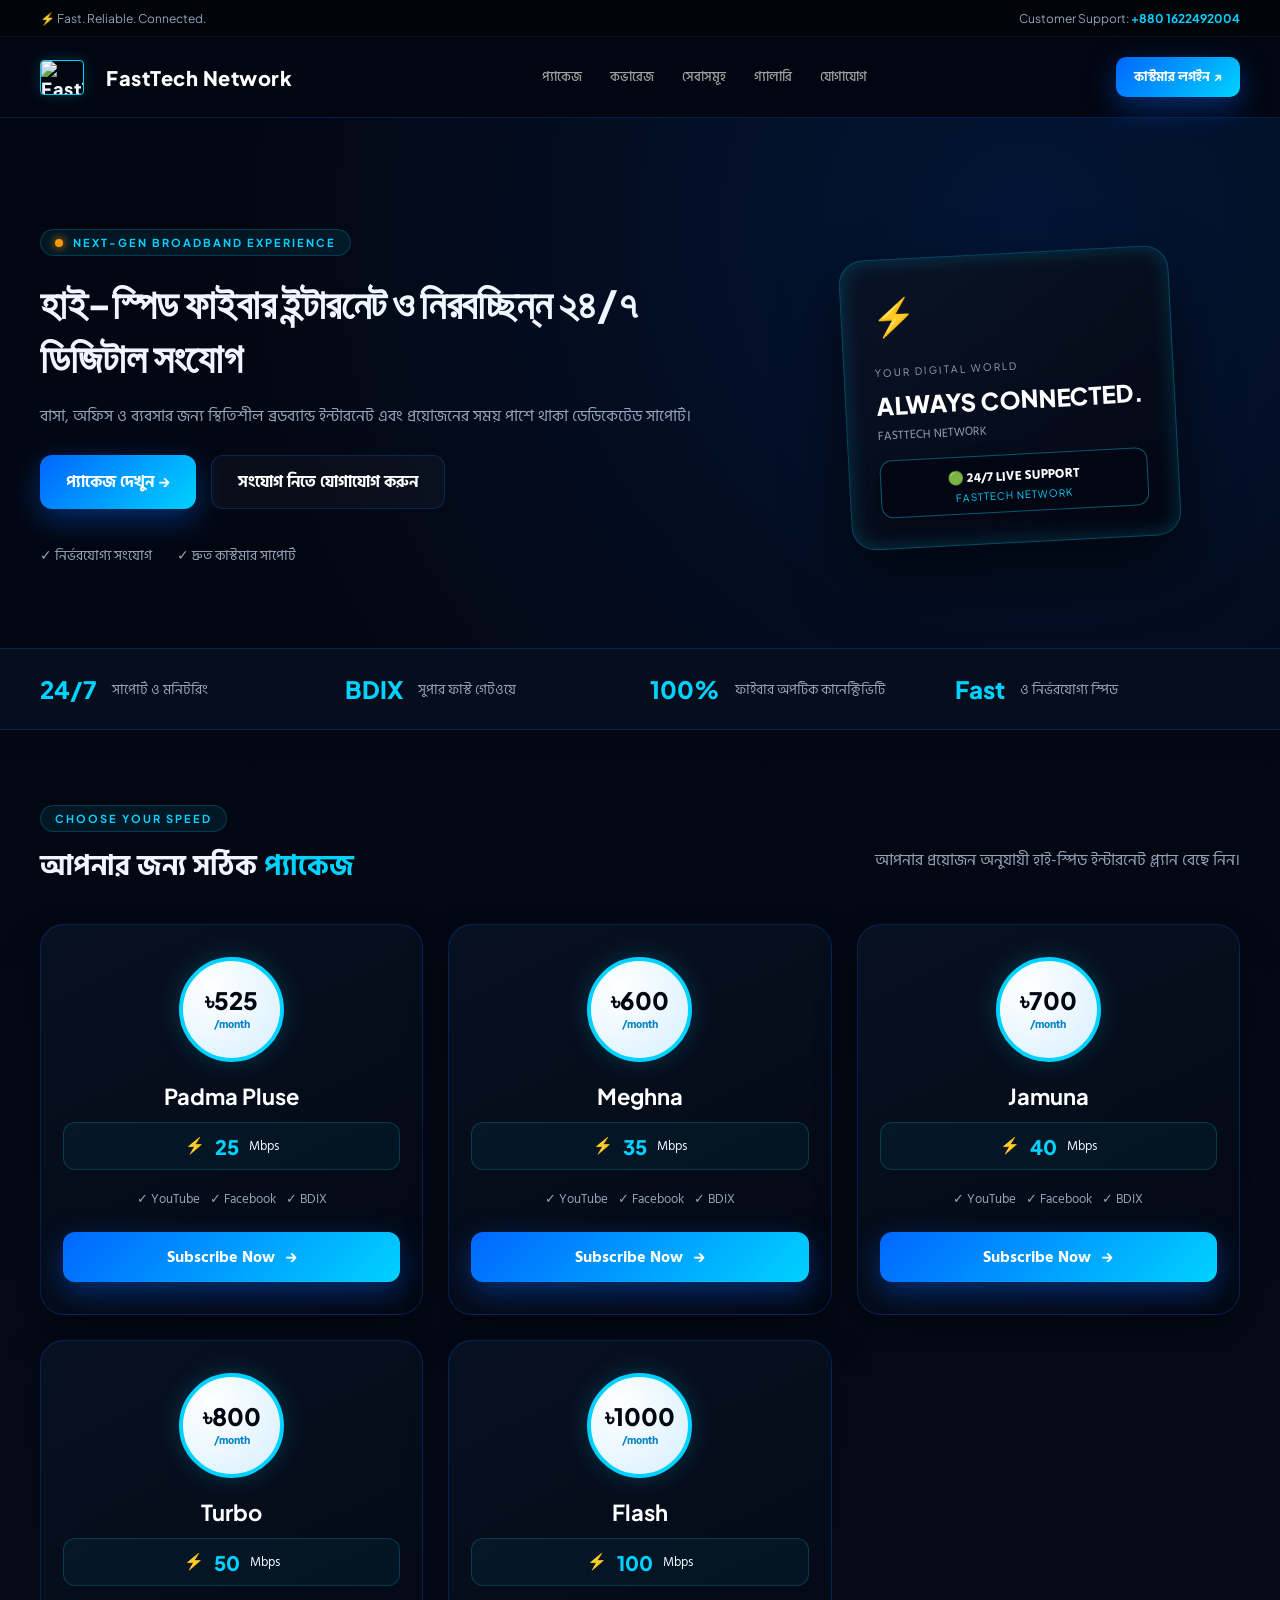
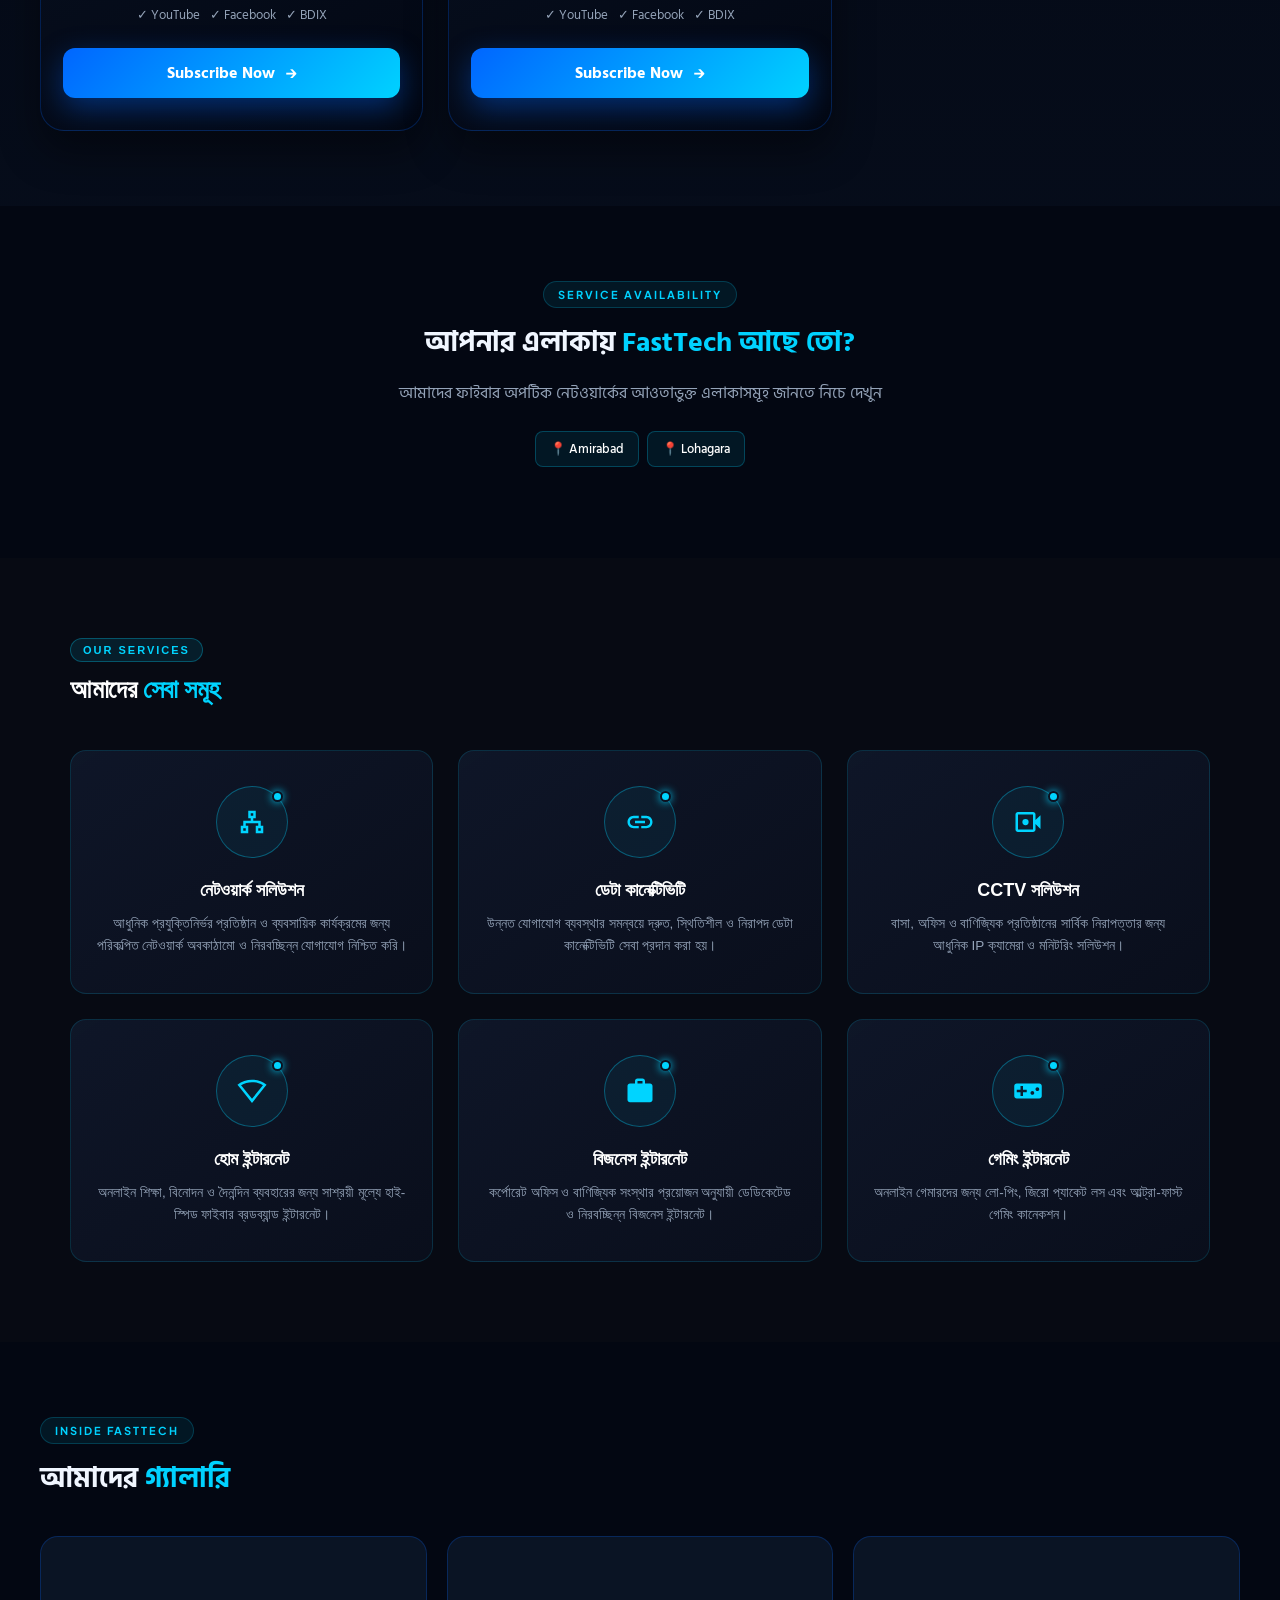
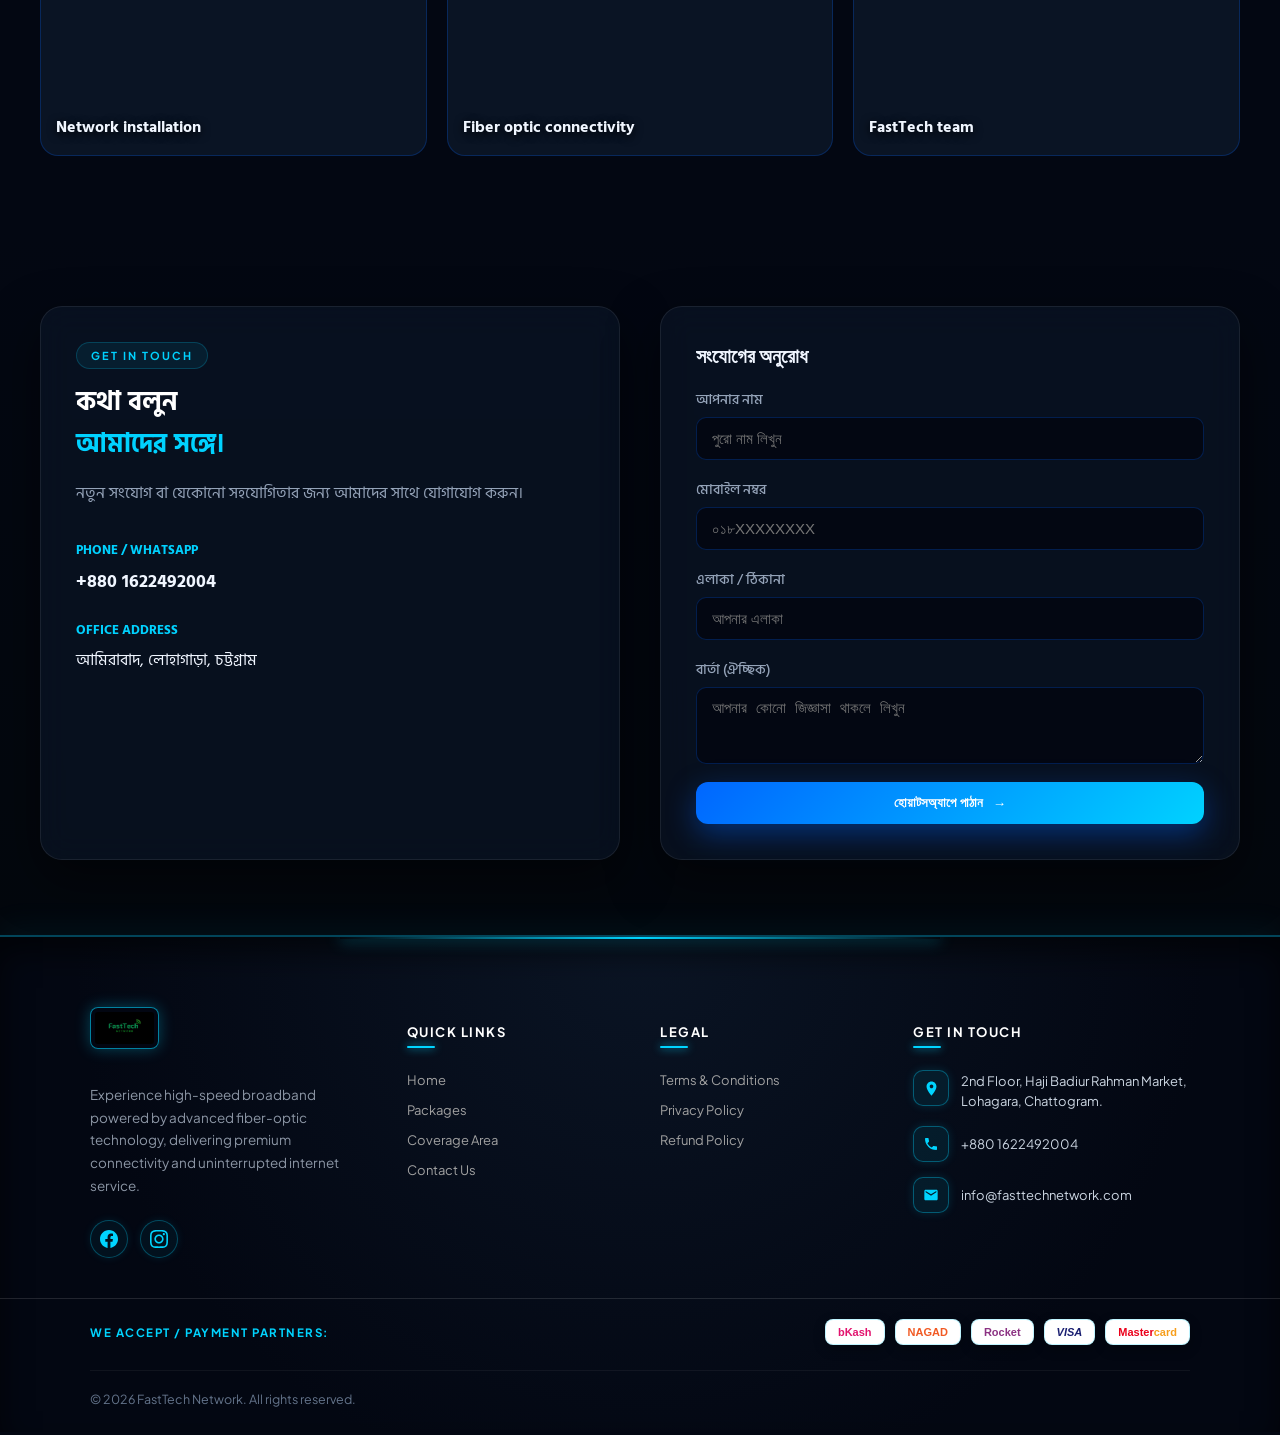
==== commit 09c69abb: "Update index.html" ====
--- a/index.html
+++ b/index.html
@@ -314,23 +314,40 @@
         <!-- উইডথ জুড়ানো ফুল পেজ লম্বা ডিভাইডার লাইন (Full Width Divider) -->
         <div style="width: 100%; height: 1px; background: rgba(255, 255, 255, 0.12); margin: 20px 0;"></div>
 
-        <!-- পেমেন্ট পার্টনার অংশ (নিচের দিকে আগের জায়গায় রাখা হয়েছে) -->
+        <!-- পেমেন্ট পার্টনার লোগো গ্রিড (প্রফেশনাল গেটওয়ে স্টাইল) -->
         <div class="wrap" style="max-width: 1140px; margin: 0 auto; padding: 0 20px;">
-            <div style="display: flex; align-items: center; justify-content: space-between; flex-wrap: wrap; gap: 20px; margin-bottom: 25px;">
+            <div style="display: flex; align-items: center; justify-content: space-between; flex-wrap: wrap; gap: 15px; margin-bottom: 25px;">
                 <div style="font-size: 11.5px; color: #00d4ff; font-weight: 700; text-transform: uppercase; letter-spacing: 1.5px;">We Accept / Payment Partners:</div>
-                <div style="display: flex; align-items: center; gap: 12px; flex-wrap: wrap;">
-                    <div style="background: linear-gradient(135deg, #e2136e, #ad0f53); padding: 7px 16px; border-radius: 8px; box-shadow: 0 4px 15px rgba(226, 19, 110, 0.4); border: 1px solid rgba(255,255,255,0.2);">
-                        <span style="color: #fff; font-size: 12px; font-weight: 800; letter-spacing: 0.5px;">bKash</span>
-                    </div>
-                    <div style="background: linear-gradient(135deg, #f15a24, #c24314); padding: 7px 16px; border-radius: 8px; box-shadow: 0 4px 15px rgba(241, 90, 36, 0.4); border: 1px solid rgba(255,255,255,0.2);">
-                        <span style="color: #fff; font-size: 12px; font-weight: 800; letter-spacing: 0.5px;">Nagad</span>
-                    </div>
-                    <div style="background: linear-gradient(135deg, #8c3283, #5e2158); padding: 7px 16px; border-radius: 8px; box-shadow: 0 4px 15px rgba(140, 50, 131, 0.4); border: 1px solid rgba(255,255,255,0.2);">
-                        <span style="color: #fff; font-size: 12px; font-weight: 800; letter-spacing: 0.5px;">Rocket</span>
-                    </div>
-                </div>
-            </div>
-
+                
+                <!-- লোগো আইকন কন্টেইনার -->
+                <div style="display: flex; align-items: center; gap: 10px; flex-wrap: wrap;">
+                    
+                    <!-- bKash Logo Box -->
+                    <div title="bKash" style="background: #ffffff; padding: 6px 12px; border-radius: 8px; display: inline-flex; align-items: center; justify-content: center; border: 1px solid rgba(0, 212, 255, 0.25); box-shadow: 0 4px 12px rgba(0,0,0,0.3); transition: 0.3s;" onmouseover="this.style.transform='translateY(-3px)'; this.style.borderColor='#00d4ff'" onmouseout="this.style.transform='translateY(0)'; this.style.borderColor='rgba(0, 212, 255, 0.25)'">
+                        <span style="color: #e2136e; font-size: 11px; font-weight: 900; font-family: sans-serif;">bKash</span>
+                    </div>
+
+                    <!-- Nagad Logo Box -->
+                    <div title="Nagad" style="background: #ffffff; padding: 6px 12px; border-radius: 8px; display: inline-flex; align-items: center; justify-content: center; border: 1px solid rgba(0, 212, 255, 0.25); box-shadow: 0 4px 12px rgba(0,0,0,0.3); transition: 0.3s;" onmouseover="this.style.transform='translateY(-3px)'; this.style.borderColor='#00d4ff'" onmouseout="this.style.transform='translateY(0)'; this.style.borderColor='rgba(0, 212, 255, 0.25)'">
+                        <span style="color: #f15a24; font-size: 11px; font-weight: 900; font-family: sans-serif;">NAGAD</span>
+                    </div>
+
+                    <!-- Rocket Logo Box -->
+                    <div title="Rocket" style="background: #ffffff; padding: 6px 12px; border-radius: 8px; display: inline-flex; align-items: center; justify-content: center; border: 1px solid rgba(0, 212, 255, 0.25); box-shadow: 0 4px 12px rgba(0,0,0,0.3); transition: 0.3s;" onmouseover="this.style.transform='translateY(-3px)'; this.style.borderColor='#00d4ff'" onmouseout="this.style.transform='translateY(0)'; this.style.borderColor='rgba(0, 212, 255, 0.25)'">
+                        <span style="color: #8c3283; font-size: 11px; font-weight: 900; font-family: sans-serif;">Rocket</span>
+                    </div>
+
+                    <!-- Visa Card Box (ঐচ্ছিক প্রফেশনাল লুকের জন্য) -->
+                    <div title="Visa" style="background: #ffffff; padding: 6px 12px; border-radius: 8px; display: inline-flex; align-items: center; justify-content: center; border: 1px solid rgba(0, 212, 255, 0.25); box-shadow: 0 4px 12px rgba(0,0,0,0.3); transition: 0.3s;" onmouseover="this.style.transform='translateY(-3px)'; this.style.borderColor='#00d4ff'" onmouseout="this.style.transform='translateY(0)'; this.style.borderColor='rgba(0, 212, 255, 0.25)'">
+                        <span style="color: #1a1f71; font-size: 11px; font-weight: 900; font-family: sans-serif; font-style: italic;">VISA</span>
+                    </div>
+
+                    <!-- Mastercard Box -->
+                    <div title="Mastercard" style="background: #ffffff; padding: 6px 12px; border-radius: 8px; display: inline-flex; align-items: center; justify-content: center; border: 1px solid rgba(0, 212, 255, 0.25); box-shadow: 0 4px 12px rgba(0,0,0,0.3); transition: 0.3s;" onmouseover="this.style.transform='translateY(-3px)'; this.style.borderColor='#00d4ff'" onmouseout="this.style.transform='translateY(0)'; this.style.borderColor='rgba(0, 212, 255, 0.25)'">
+                        <span style="color: #eb001b; font-size: 11px; font-weight: 900; font-family: sans-serif;">Master</span><span style="color: #f79e1b; font-size: 11px; font-weight: 900; font-family: sans-serif;">card</span>
+                    </div>
+                </div>
+            </div>
             <!-- কপিরাইট ও পাওয়ার্ড বাই -->
             <div style="display: flex; justify-content: space-between; align-items: center; flex-wrap: wrap; gap: 10px; font-size: 12.5px; color: #64748b; border-top: 1px solid rgba(255,255,255,0.05); padding-top: 20px;">
                 <div>© <span id="year"></span> FastTech Network. All rights reserved.</div>
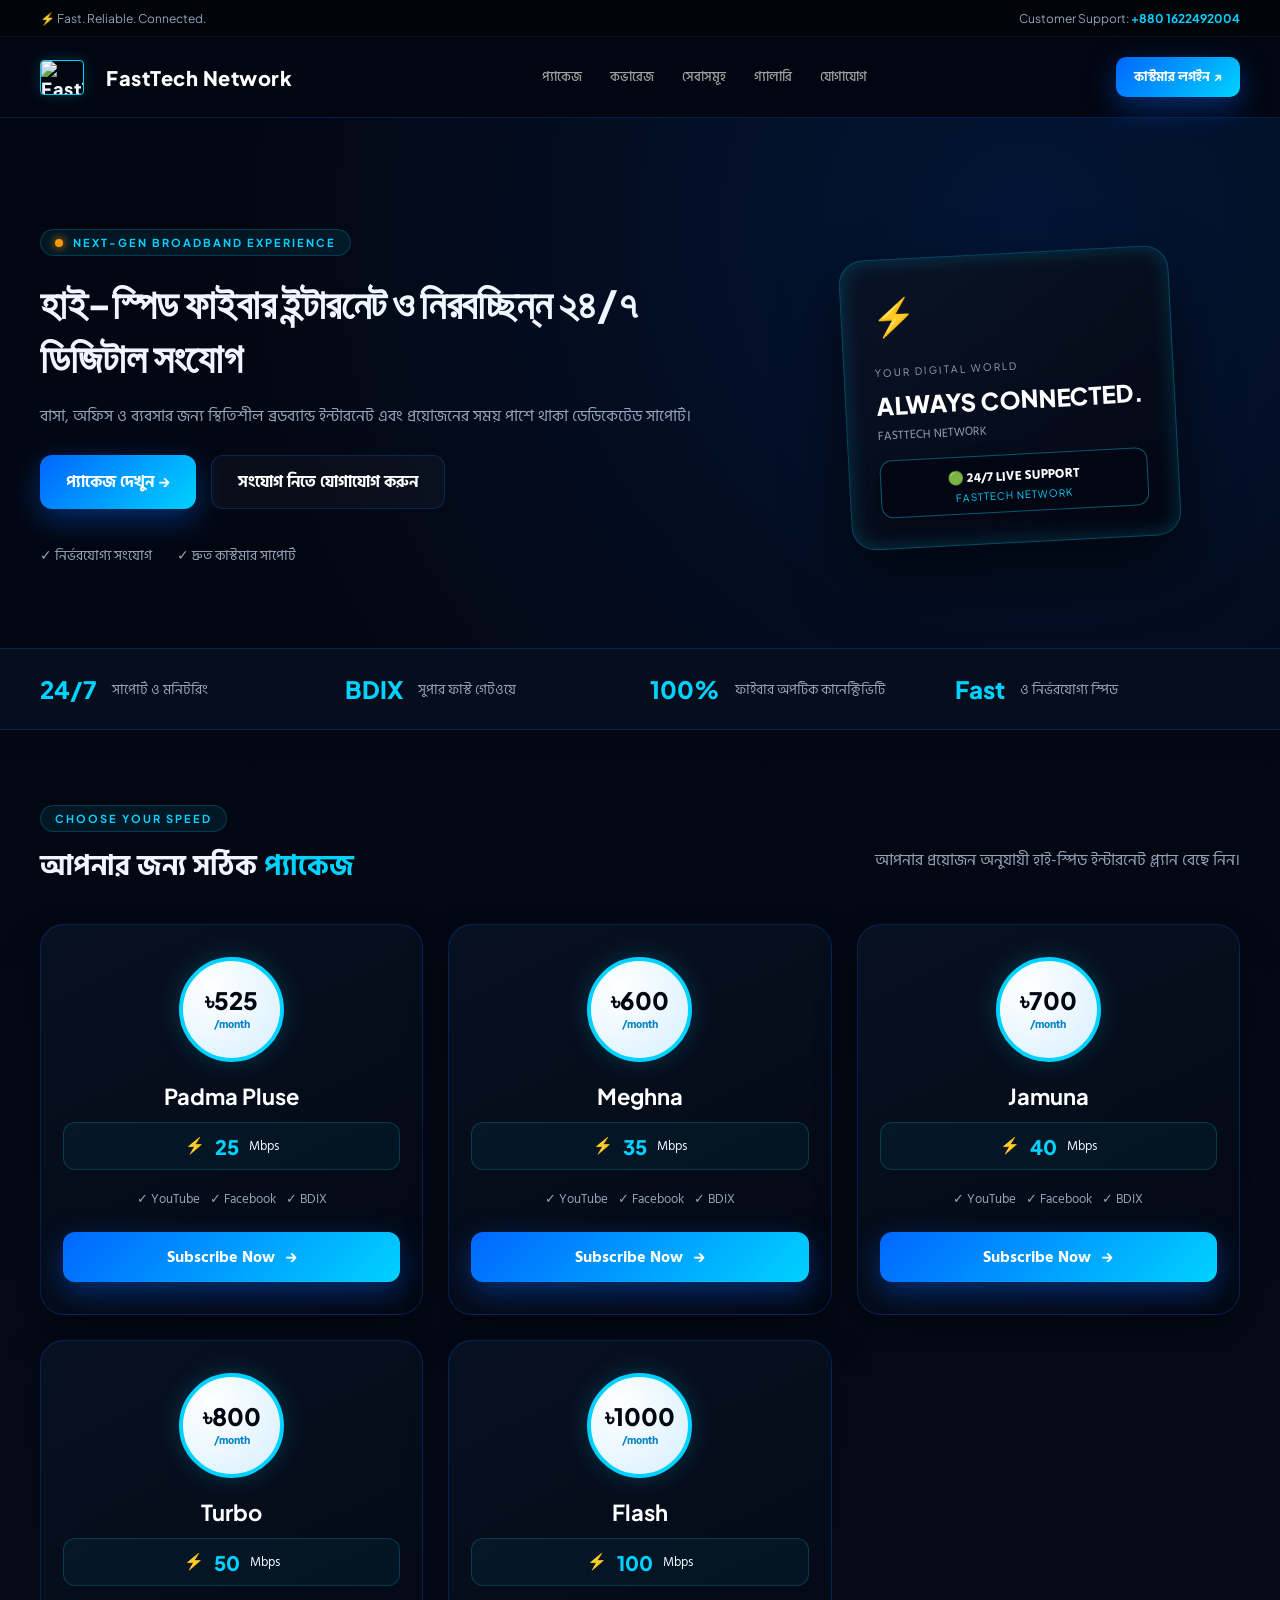
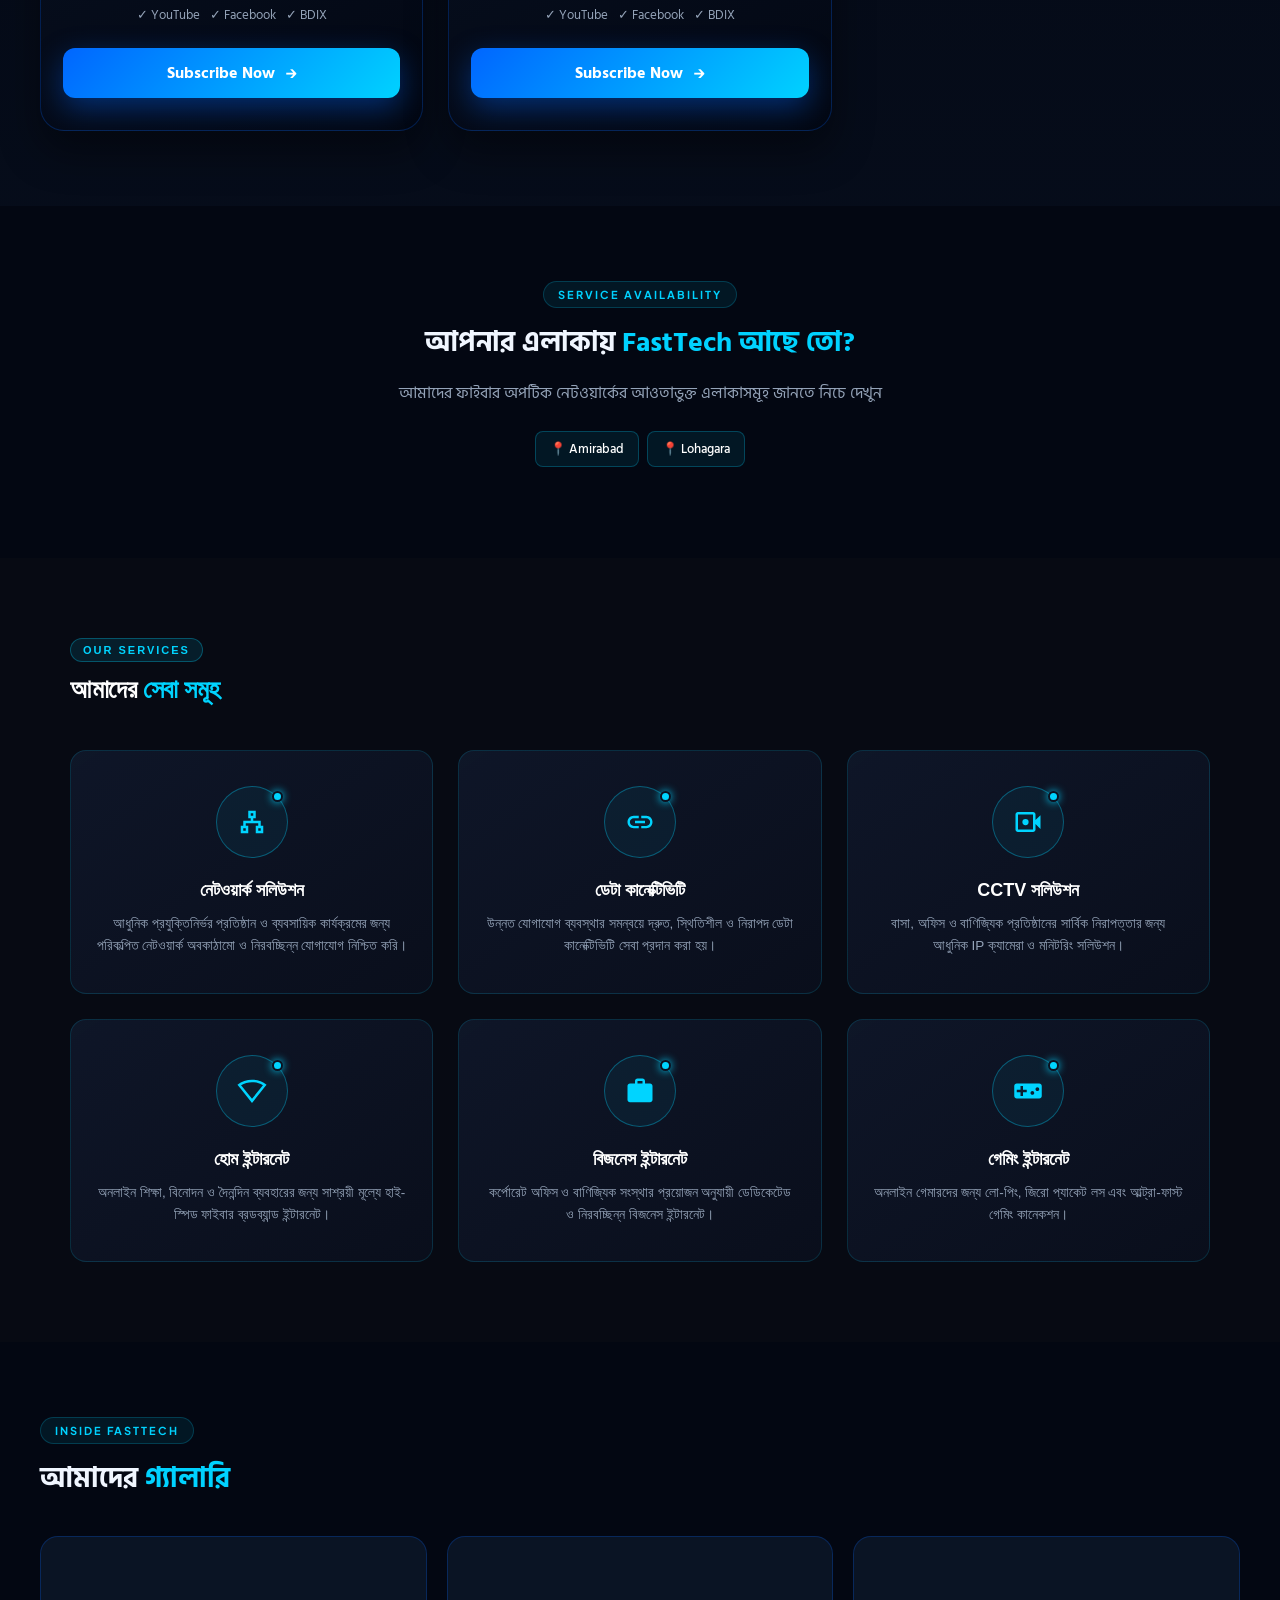
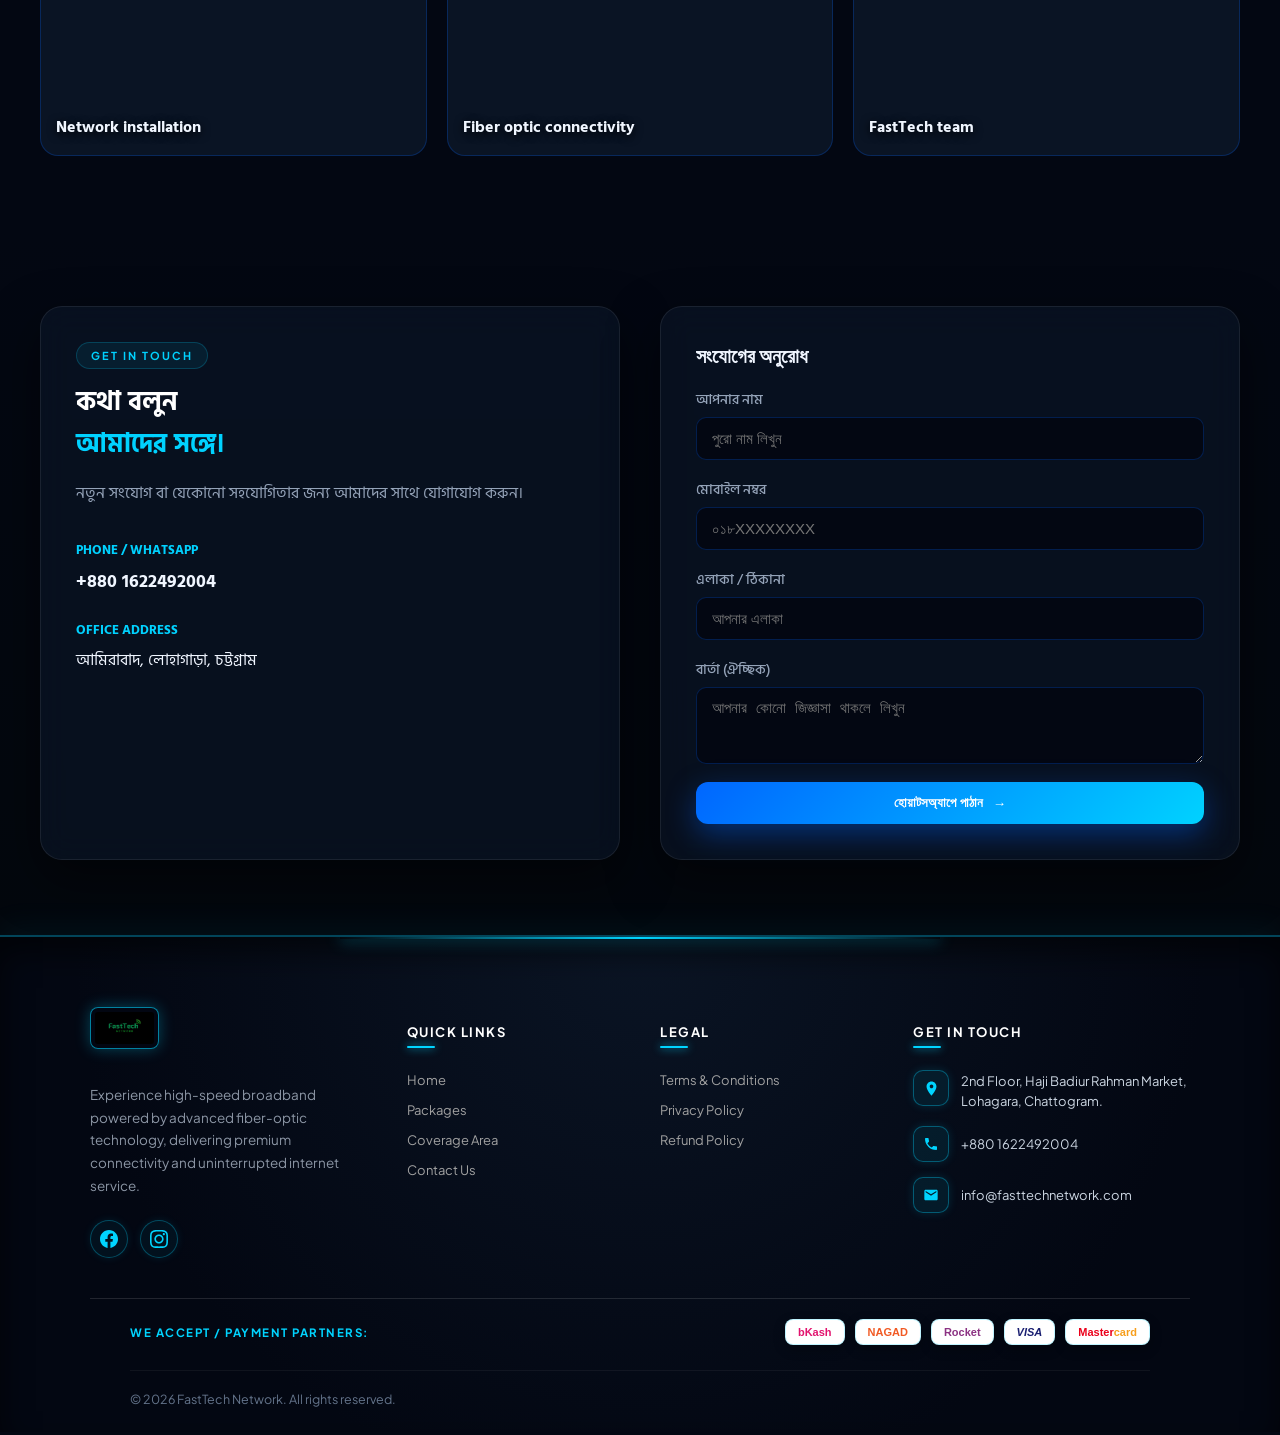
==== commit 6e04aa34: "Update index.html" ====
--- a/index.html
+++ b/index.html
@@ -306,9 +306,6 @@
                         </div>
                     </div>
                 </div>
-
-            </div>
-
         </div>
 
         <!-- উইডথ জুড়ানো ফুল পেজ লম্বা ডিভাইডার লাইন (Full Width Divider) -->
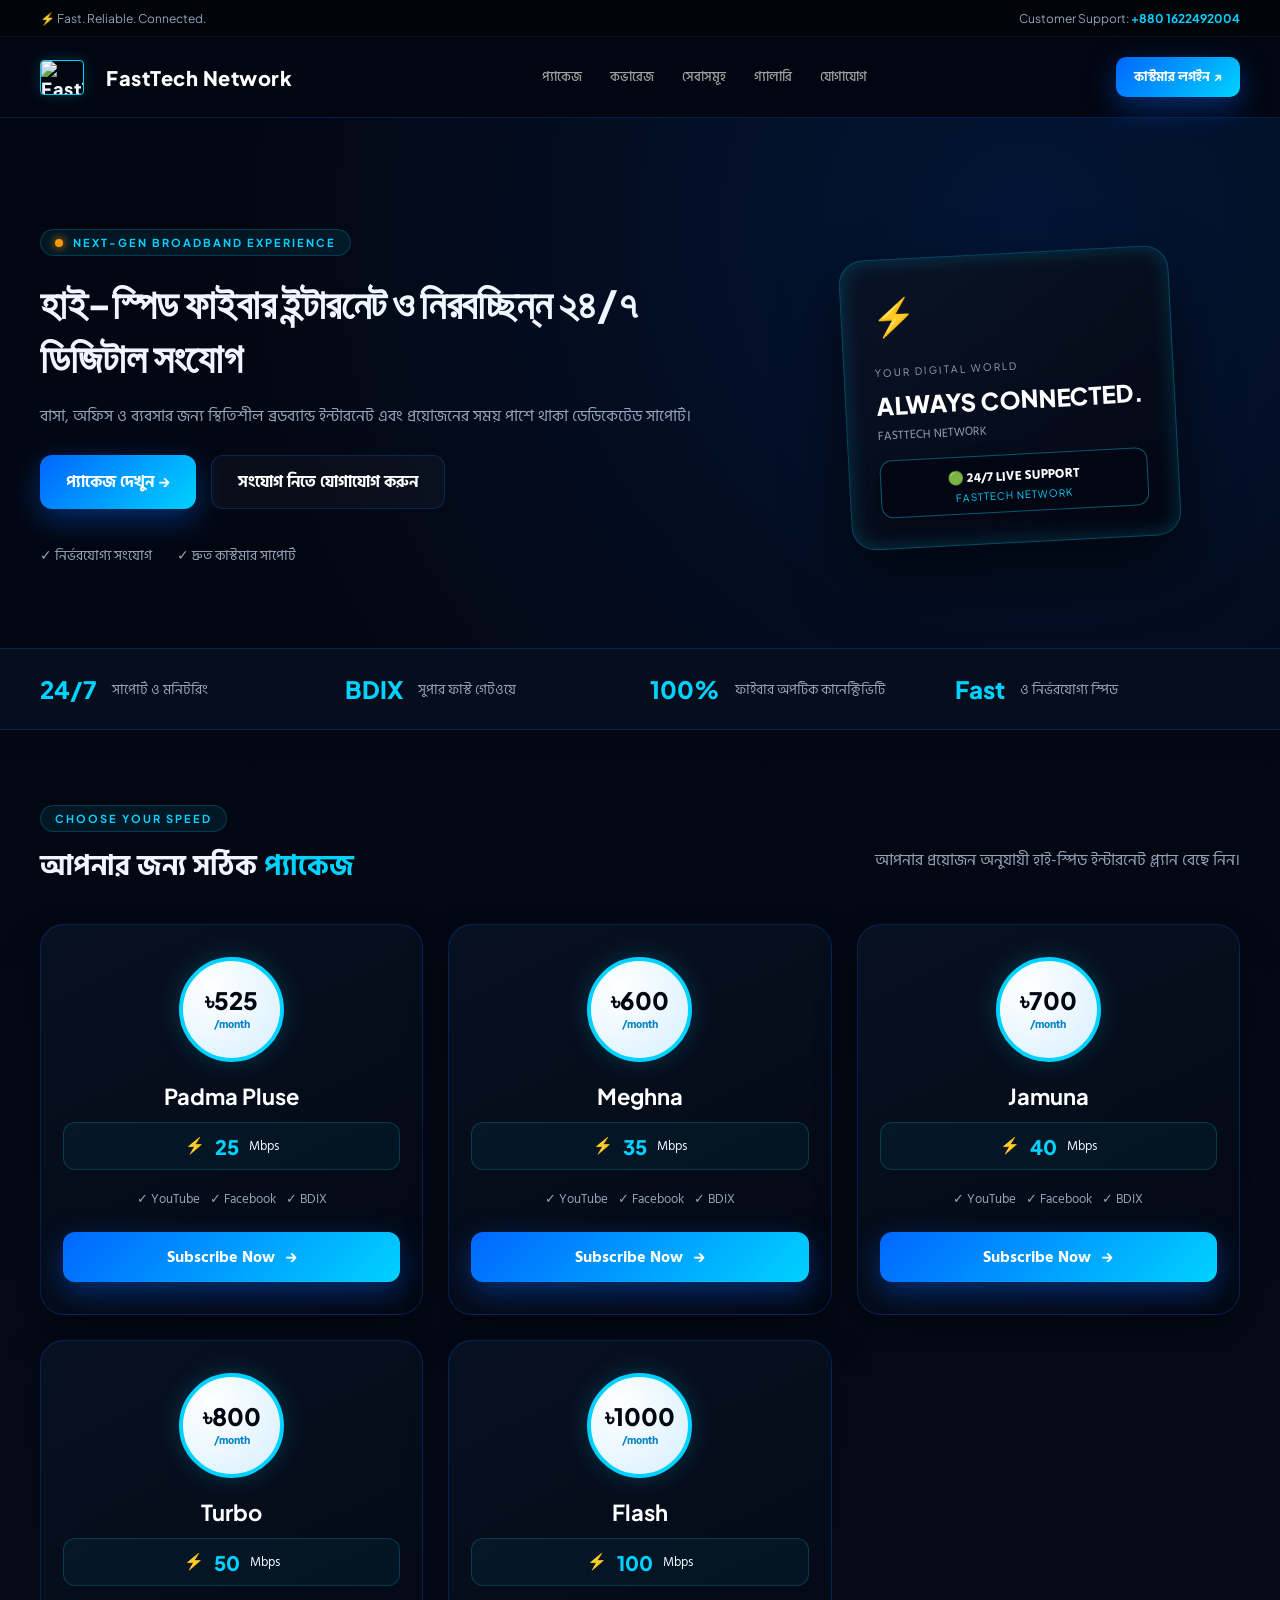
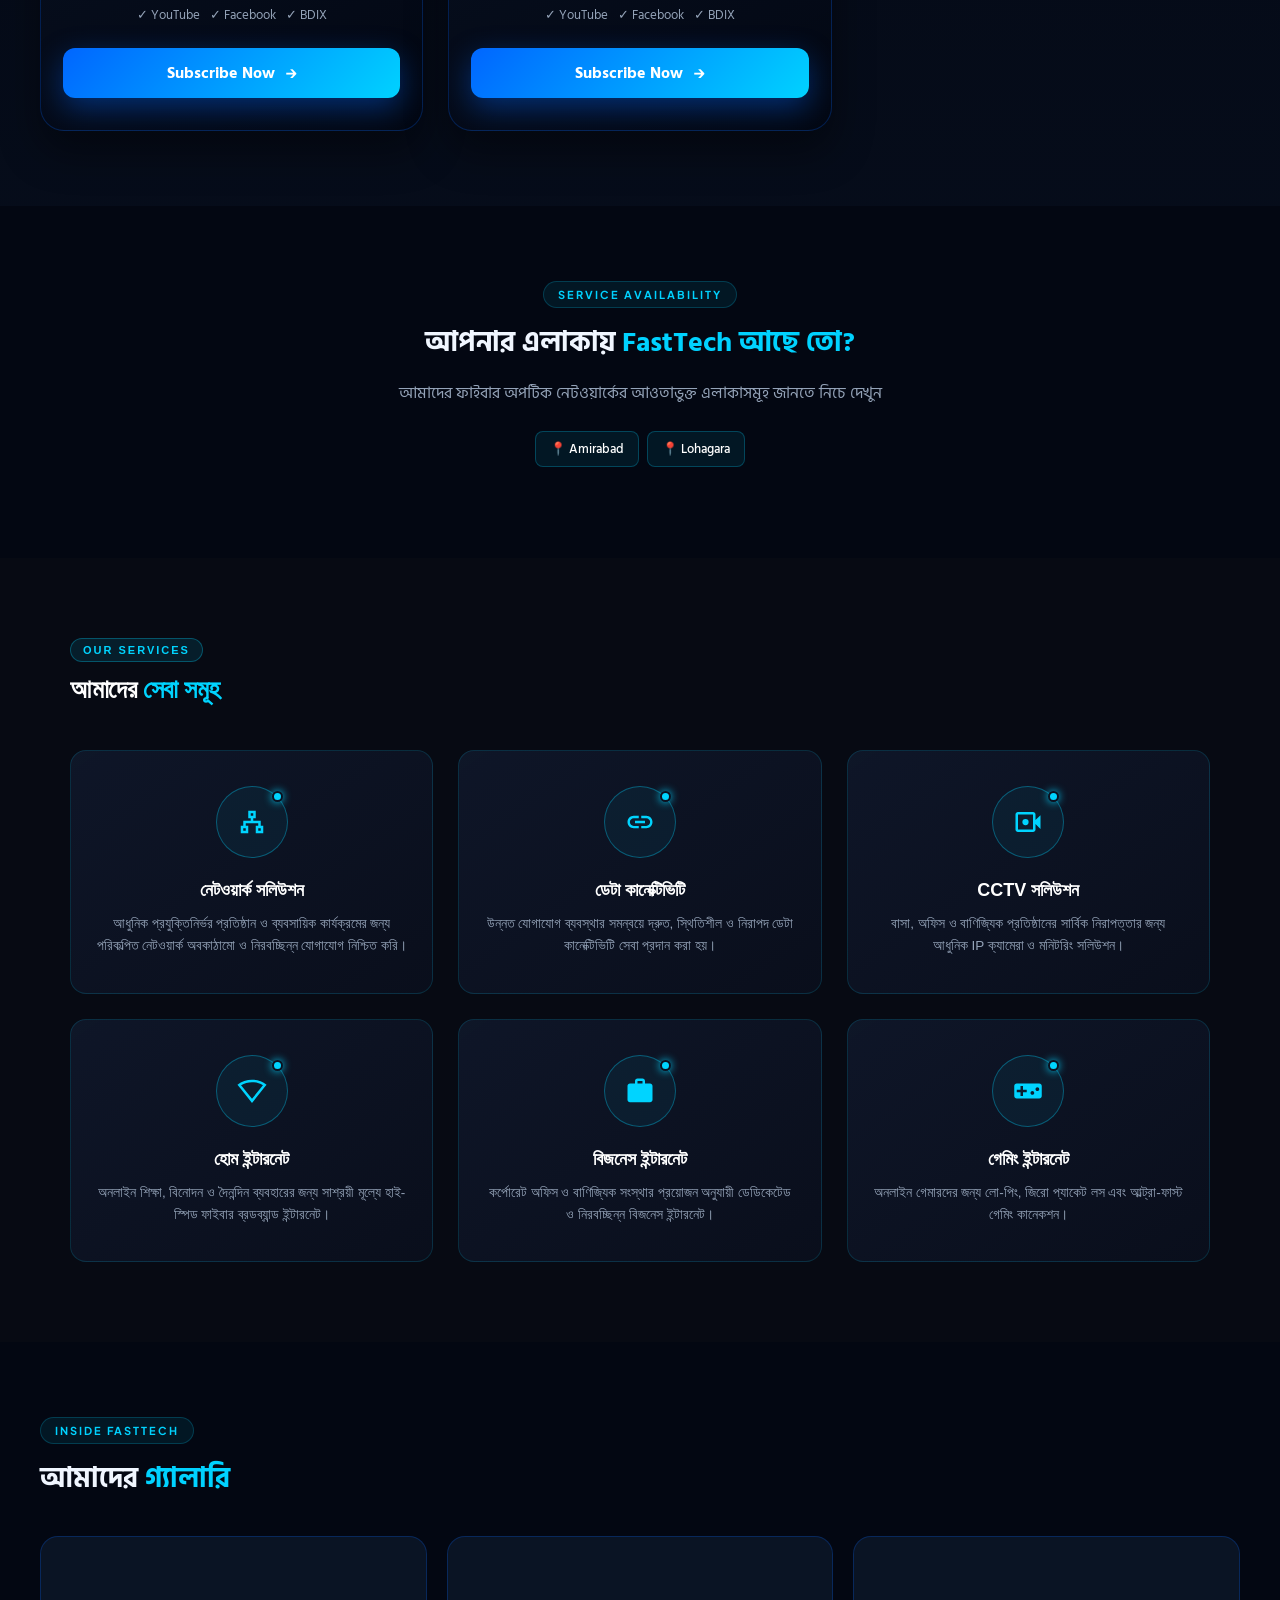
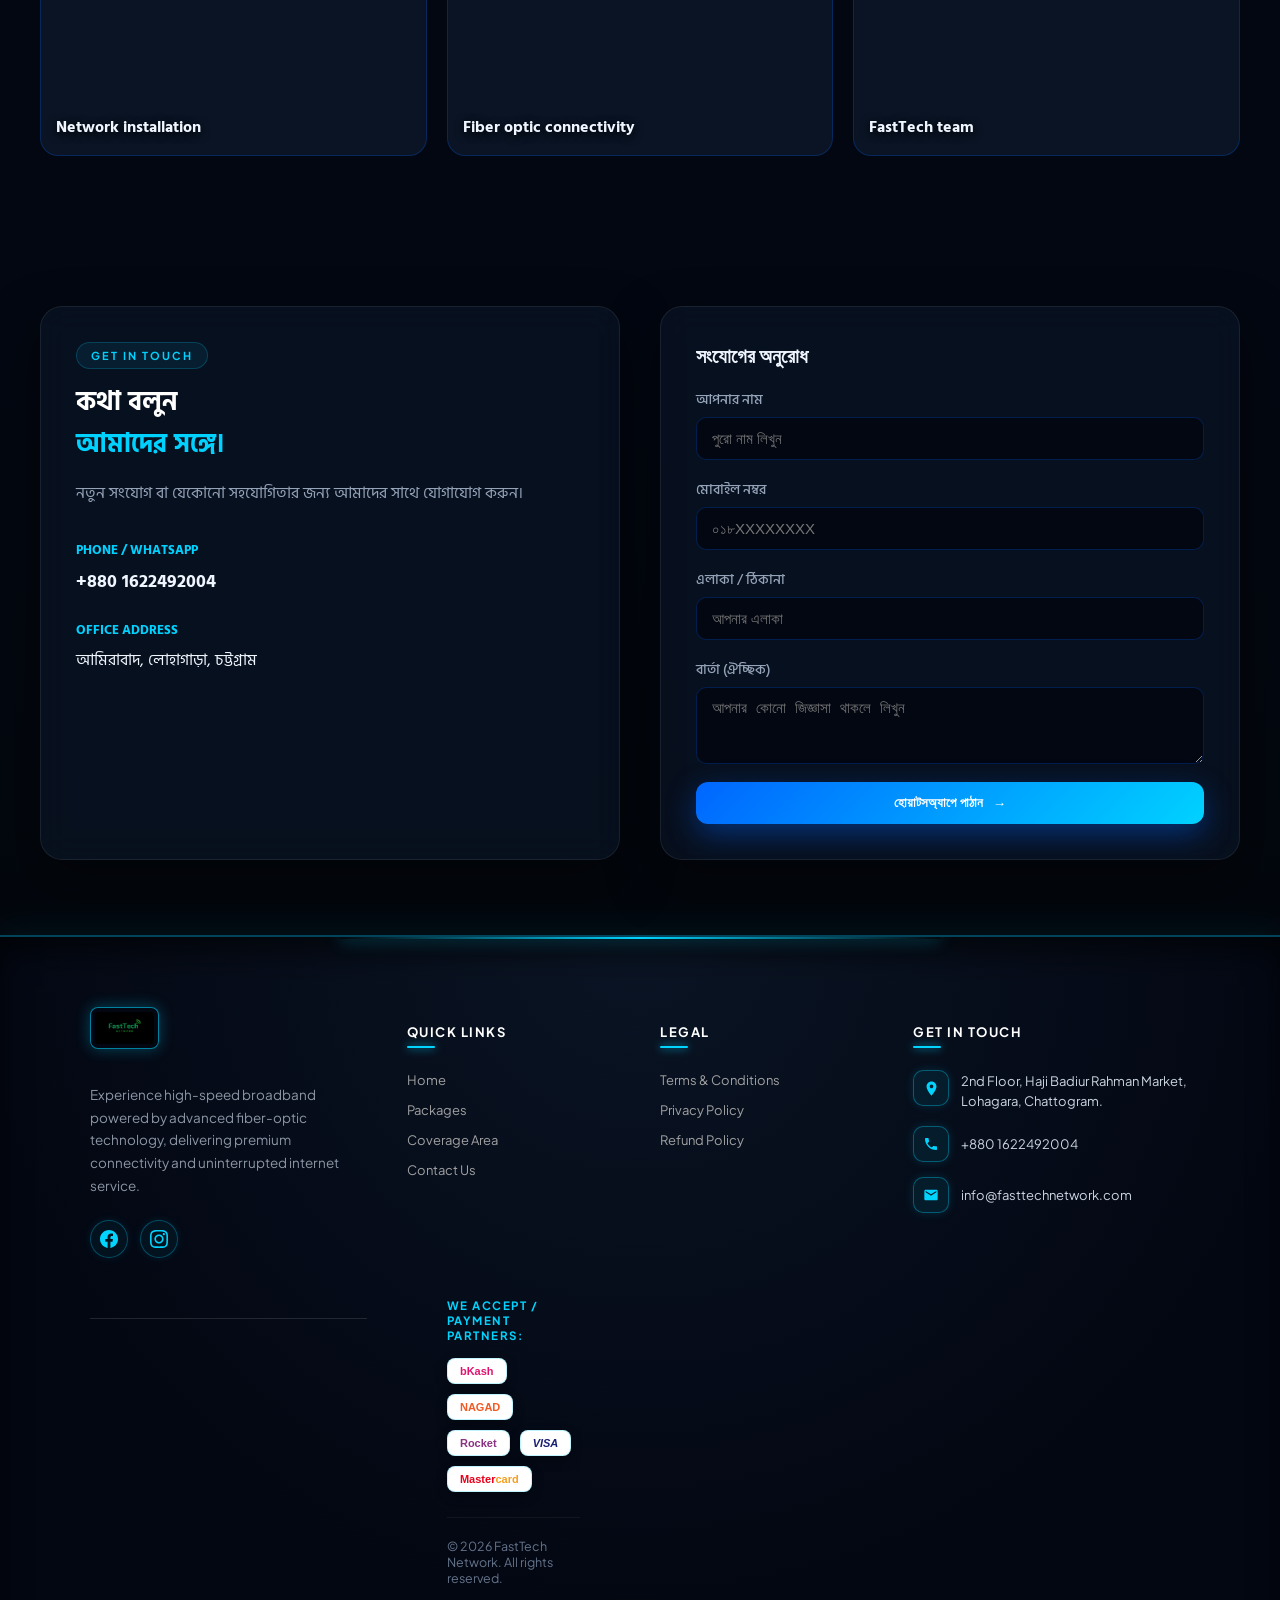
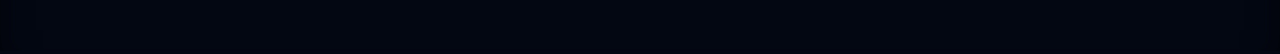
==== commit 76155701: "Update index.html" ====
--- a/index.html
+++ b/index.html
@@ -306,8 +306,6 @@
                         </div>
                     </div>
                 </div>
-        </div>
-
         <!-- উইডথ জুড়ানো ফুল পেজ লম্বা ডিভাইডার লাইন (Full Width Divider) -->
         <div style="width: 100%; height: 1px; background: rgba(255, 255, 255, 0.12); margin: 20px 0;"></div>
 
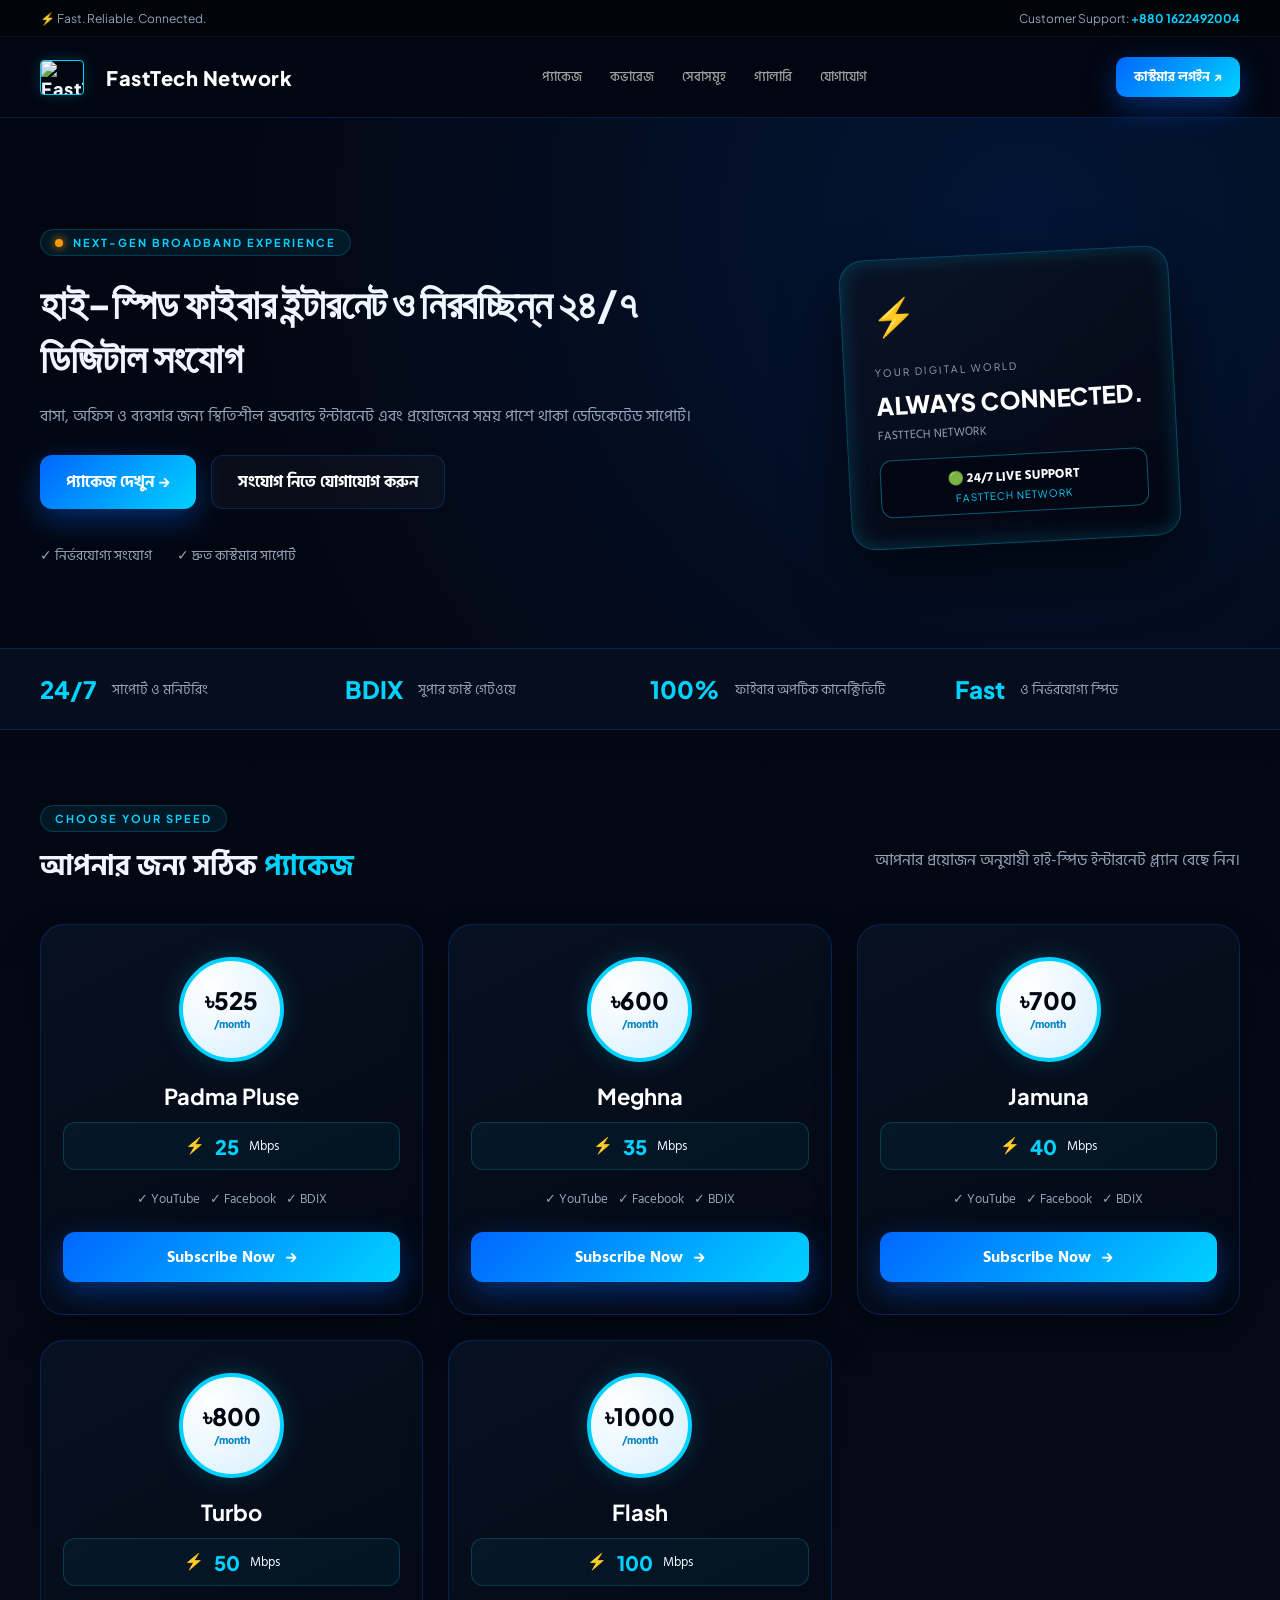
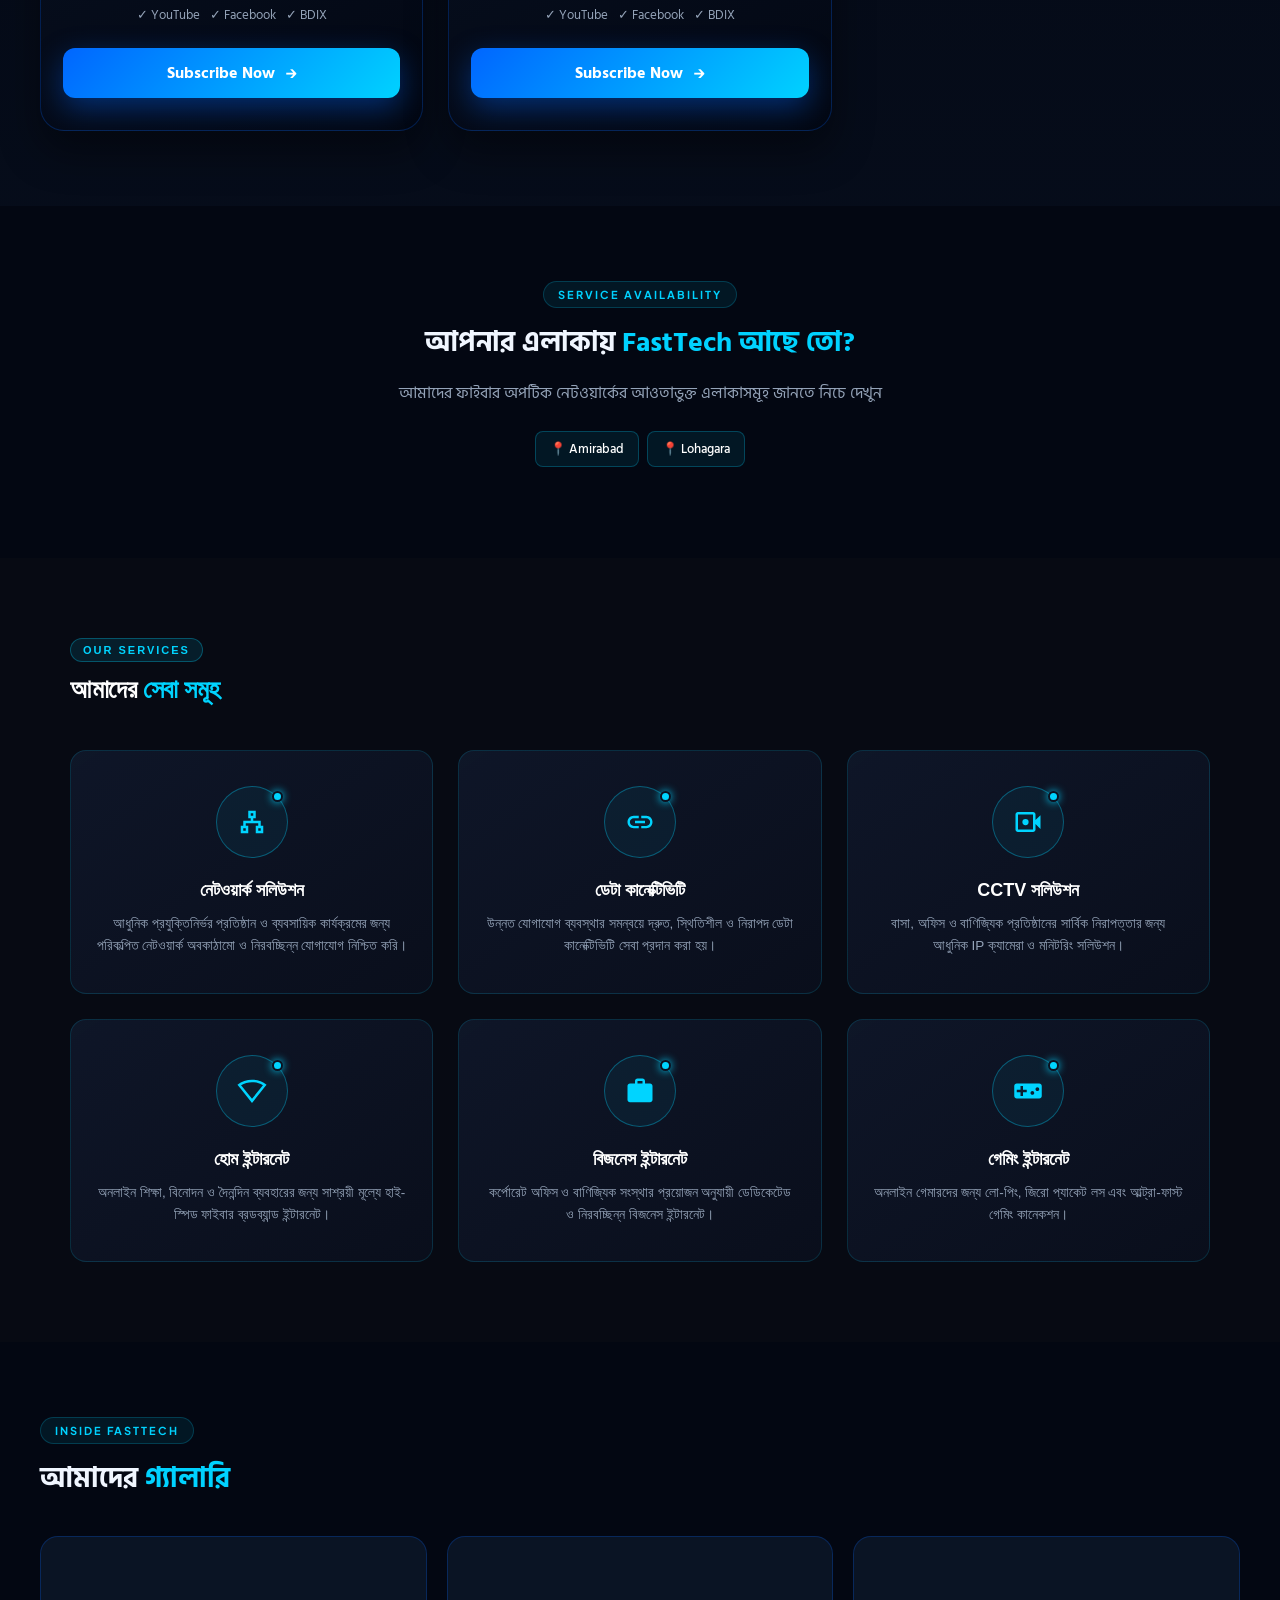
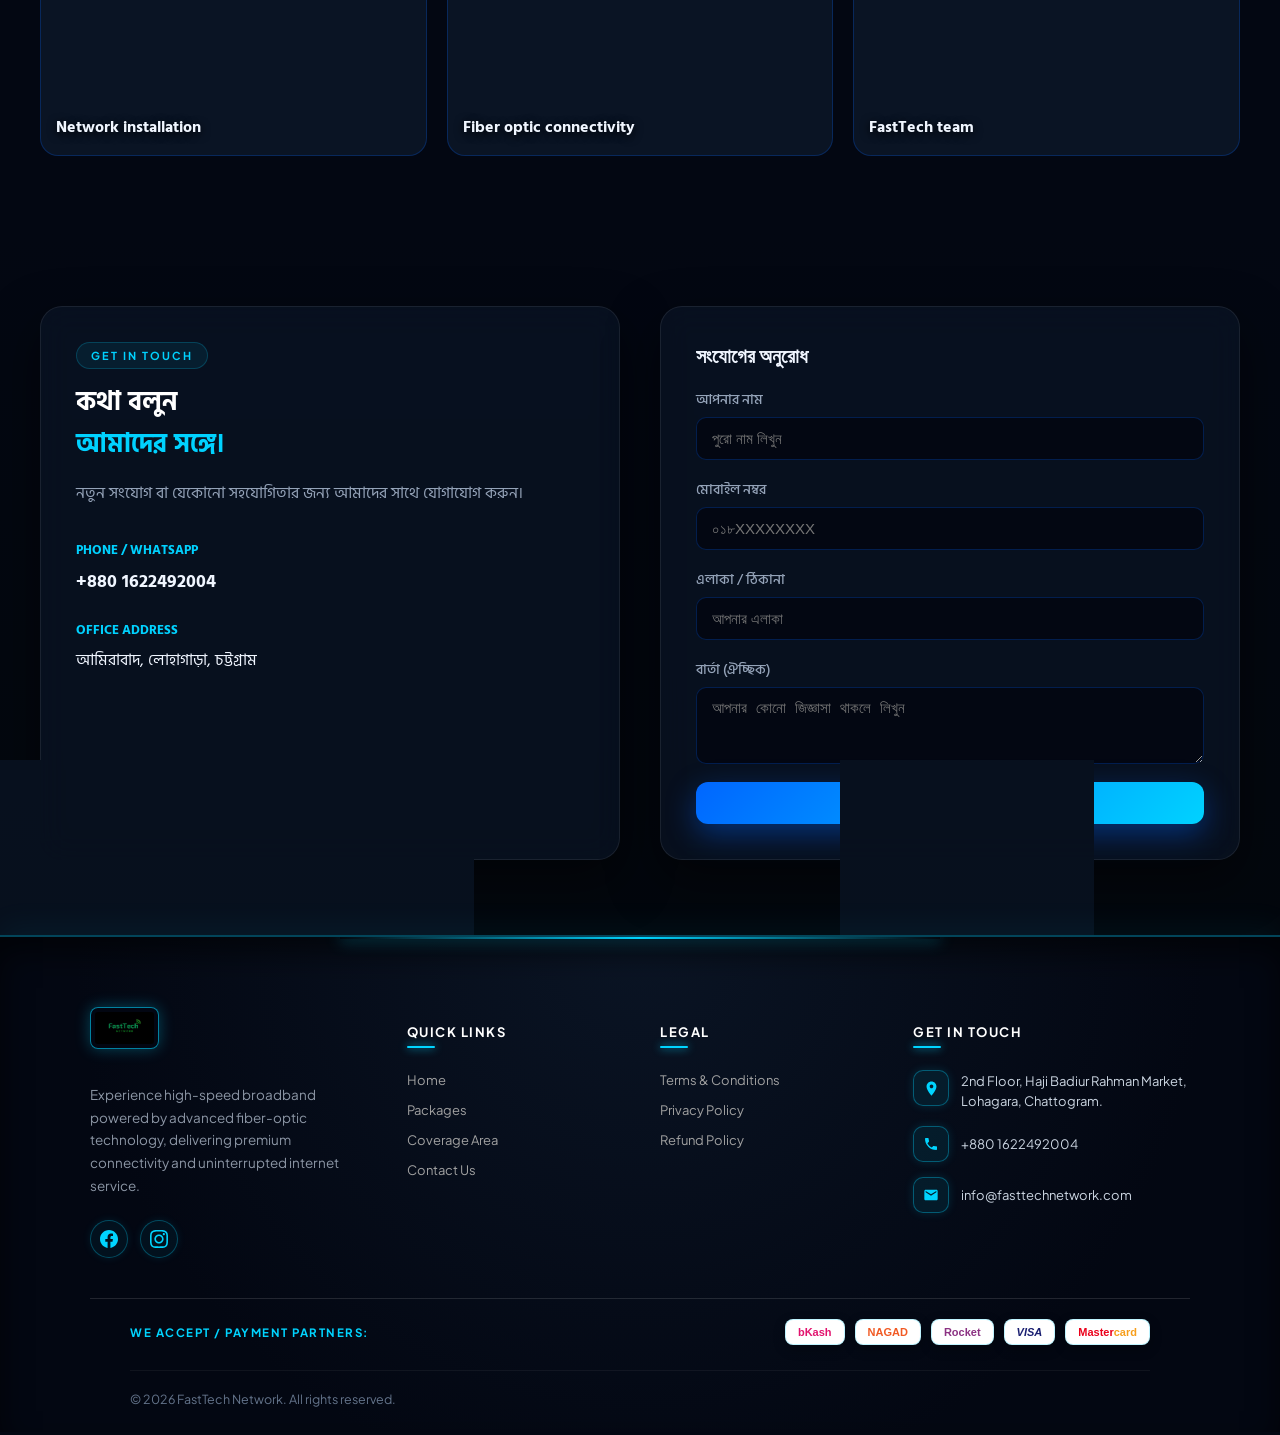
==== commit 4e015f43: "Update index.html" ====
--- a/index.html
+++ b/index.html
@@ -306,6 +306,7 @@
                         </div>
                     </div>
                 </div>
+                 </div>
         <!-- উইডথ জুড়ানো ফুল পেজ লম্বা ডিভাইডার লাইন (Full Width Divider) -->
         <div style="width: 100%; height: 1px; background: rgba(255, 255, 255, 0.12); margin: 20px 0;"></div>
 
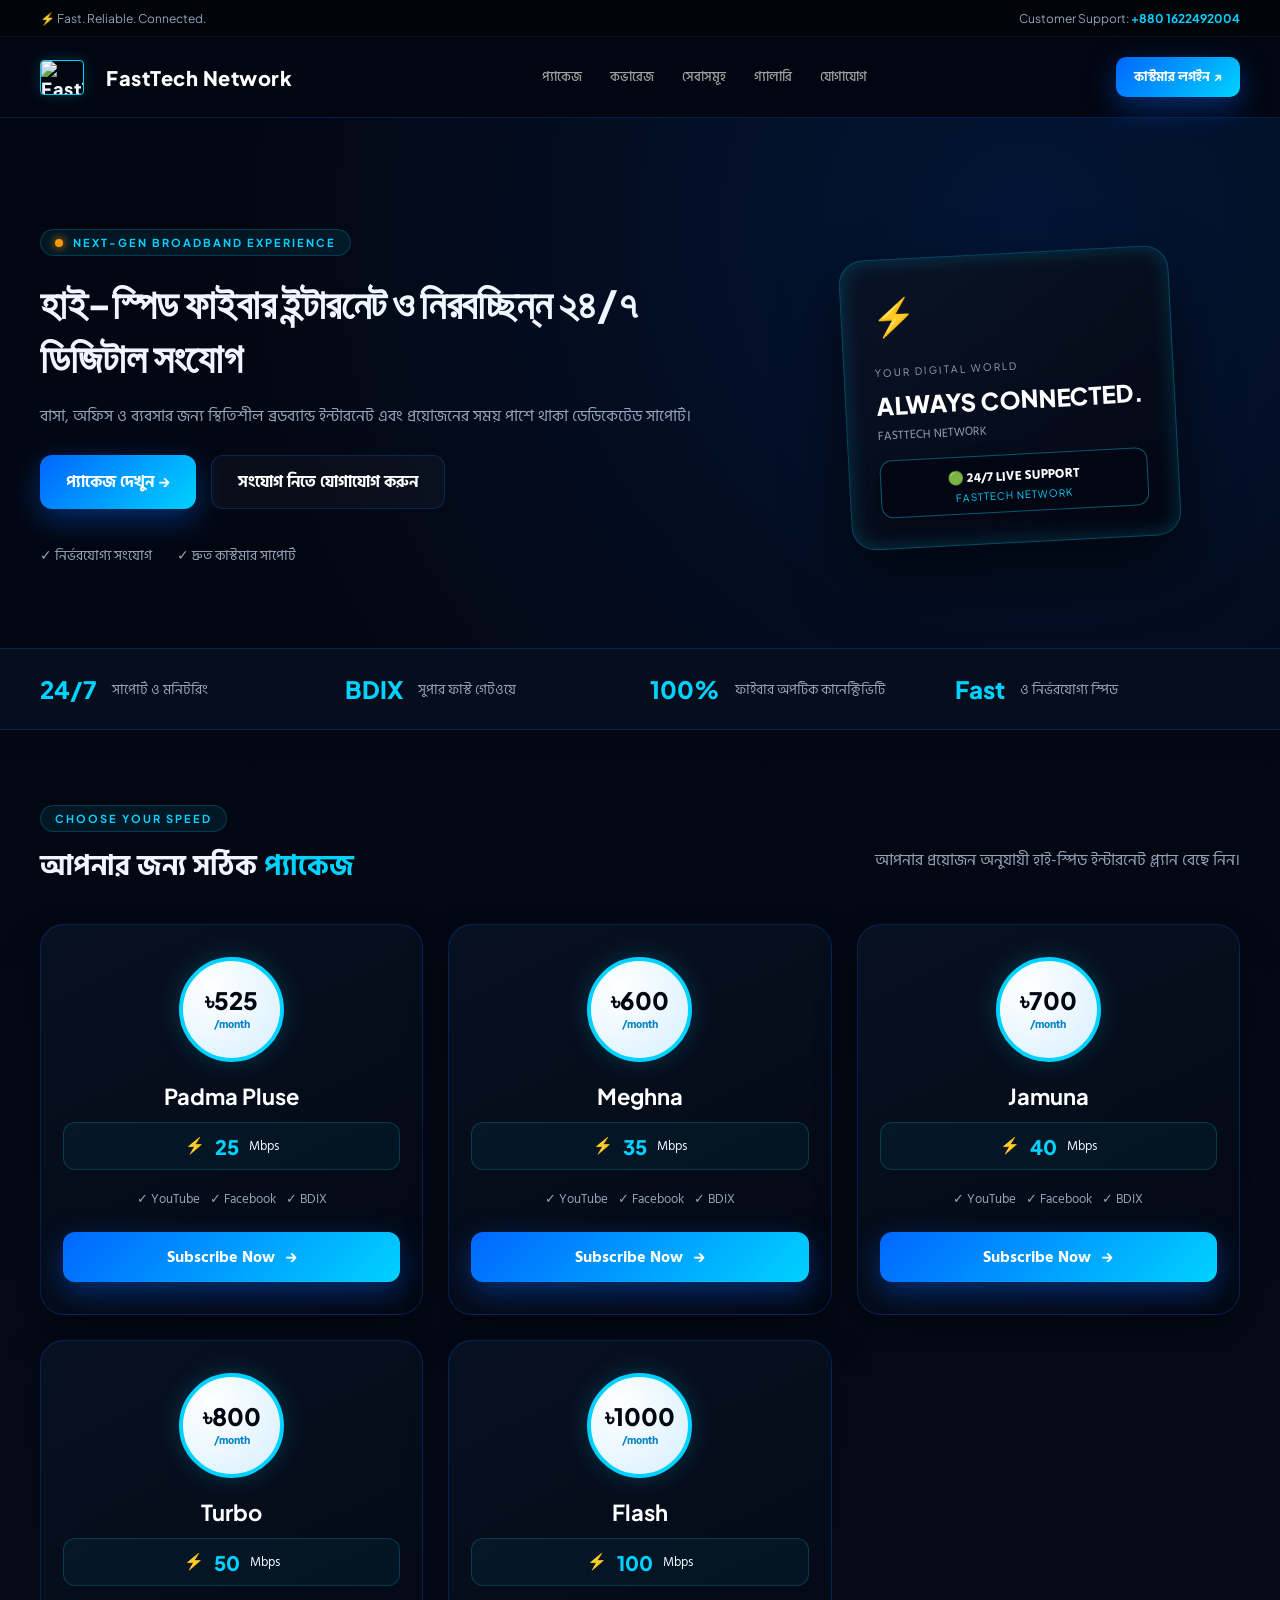
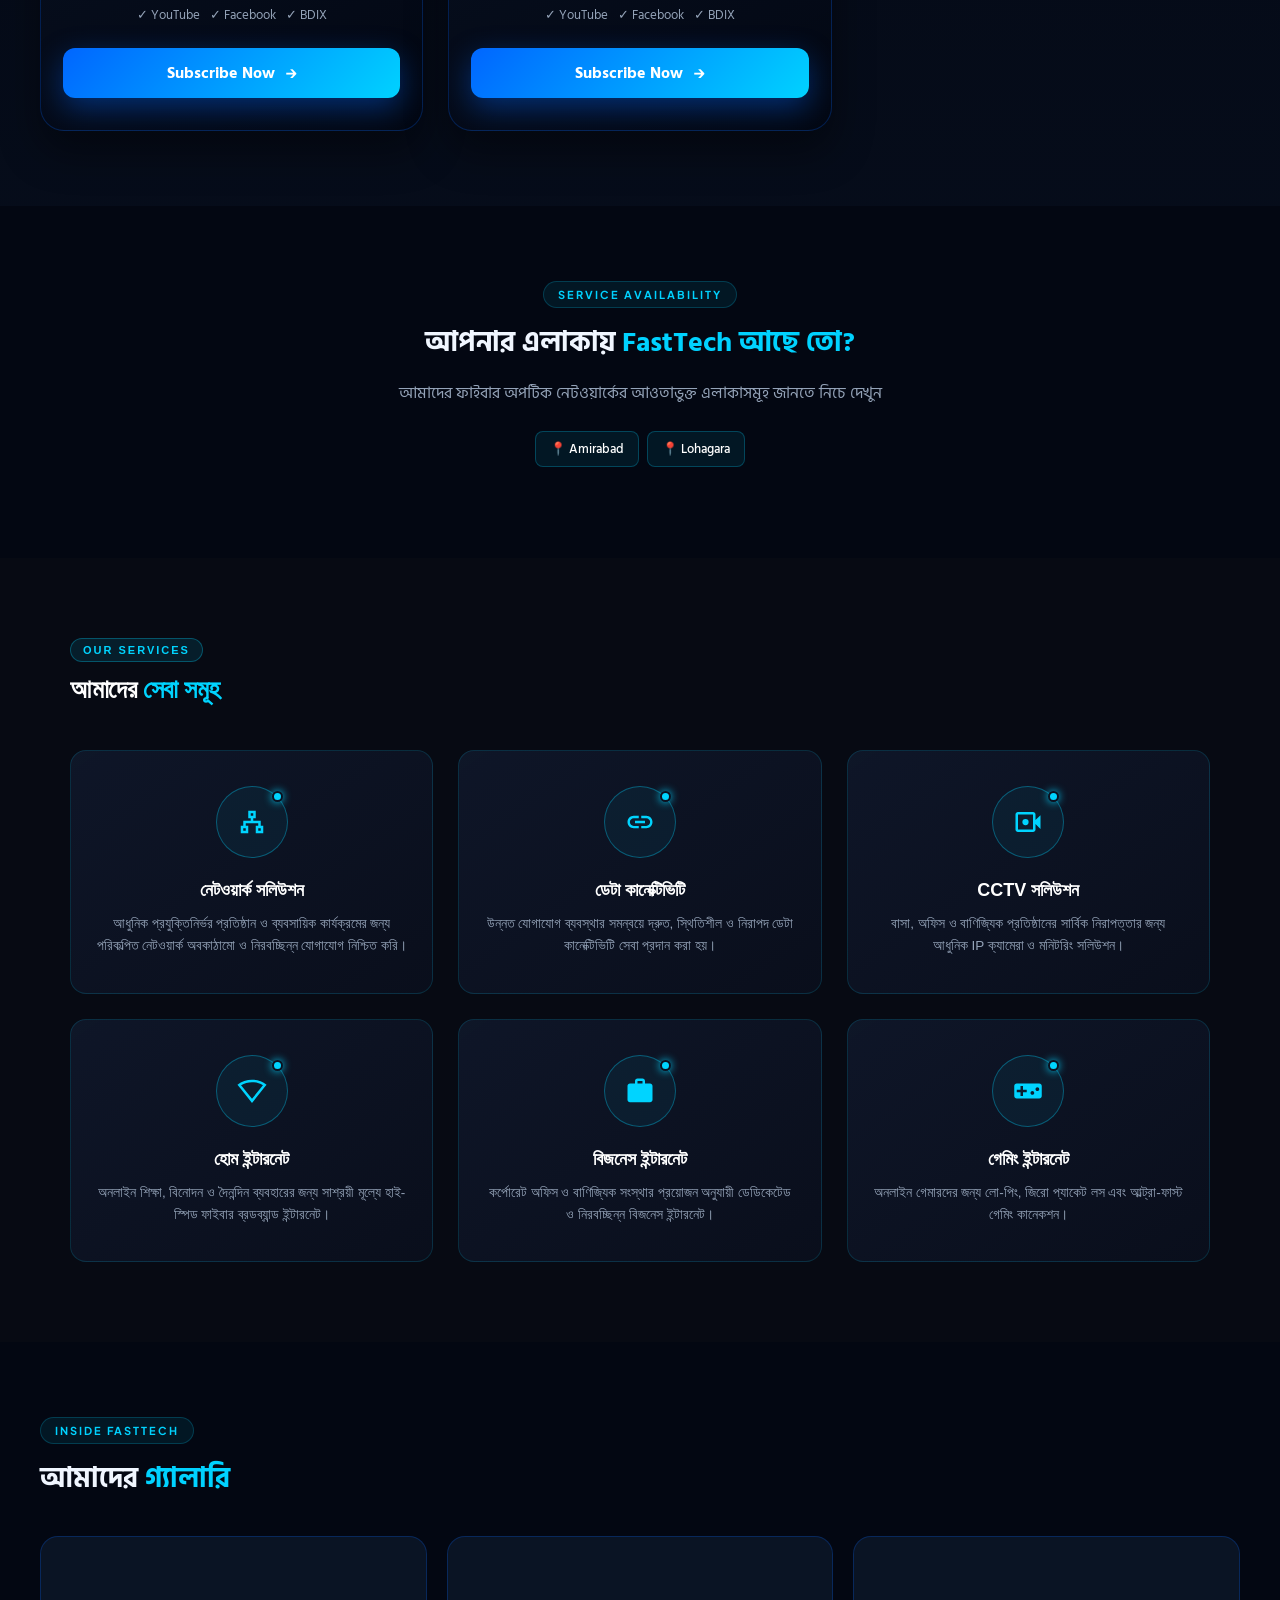
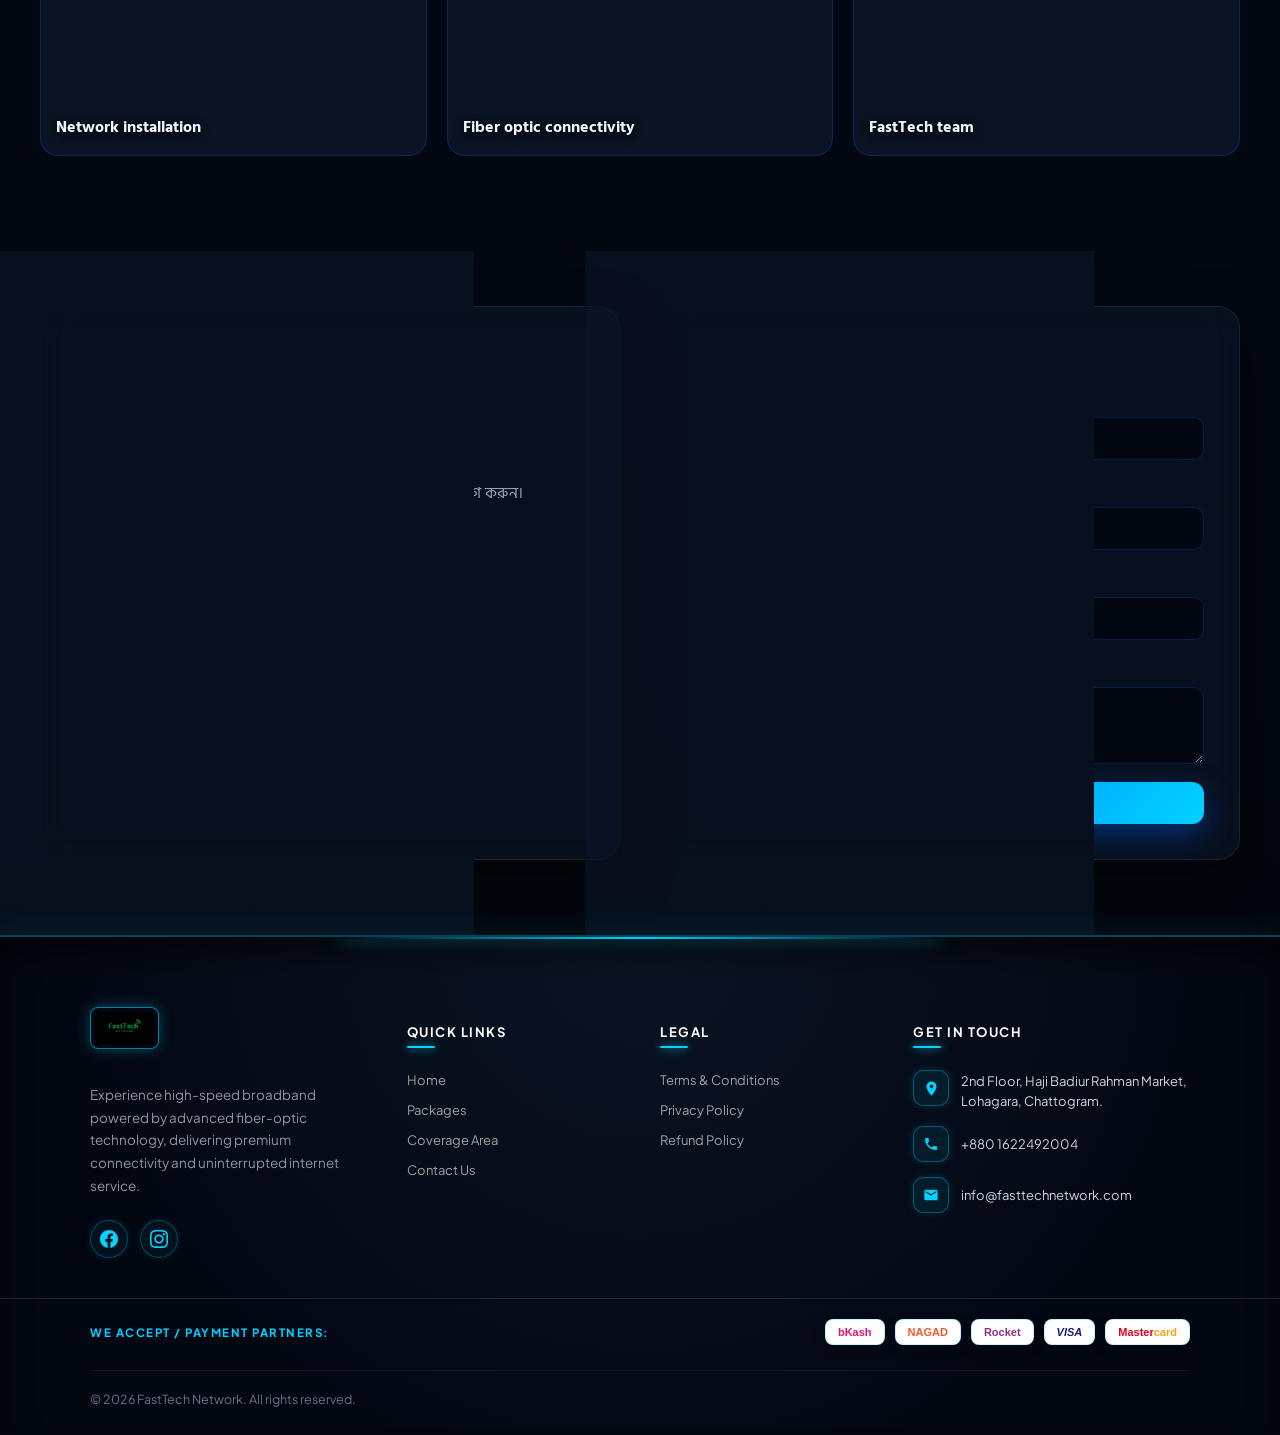
==== commit 4ac34d3d: "Update index.html" ====
--- a/index.html
+++ b/index.html
@@ -306,7 +306,8 @@
                         </div>
                     </div>
                 </div>
-                 </div>
+             </div>
+            </div>
         <!-- উইডথ জুড়ানো ফুল পেজ লম্বা ডিভাইডার লাইন (Full Width Divider) -->
         <div style="width: 100%; height: 1px; background: rgba(255, 255, 255, 0.12); margin: 20px 0;"></div>
 
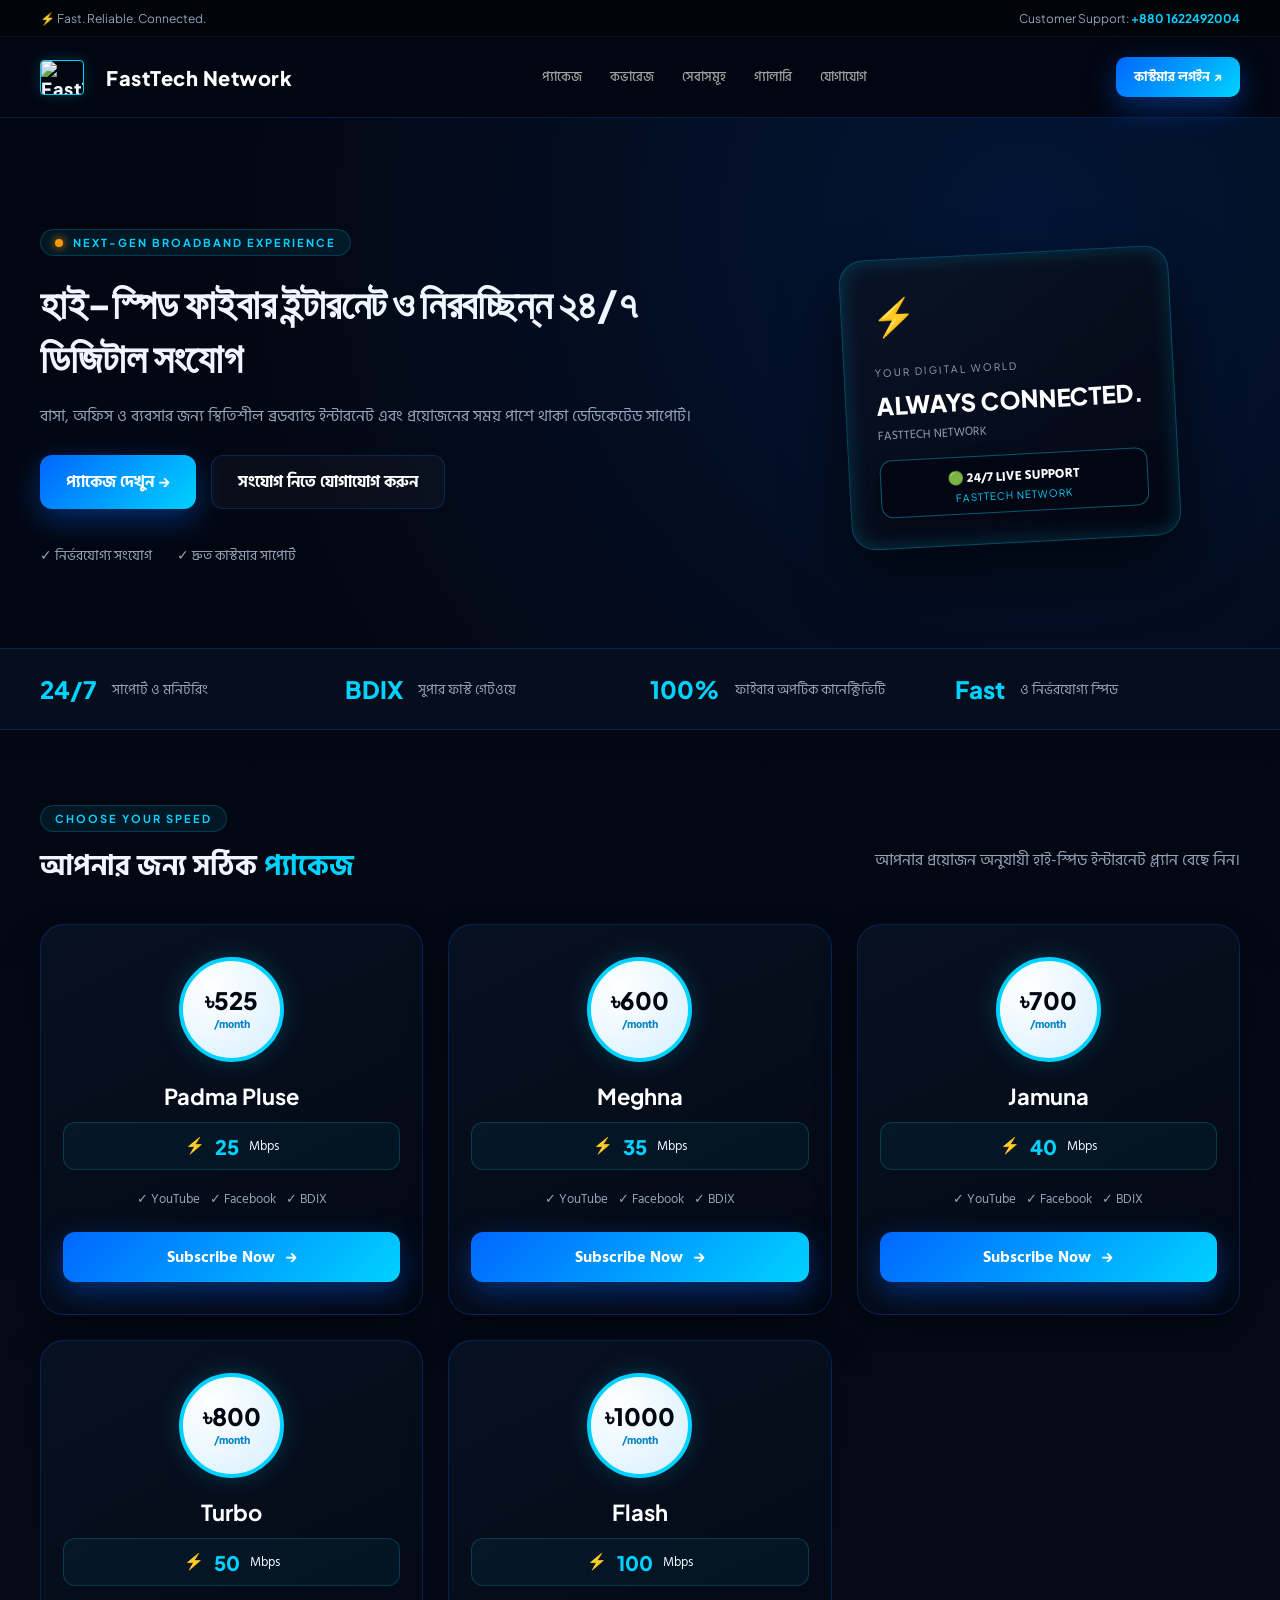
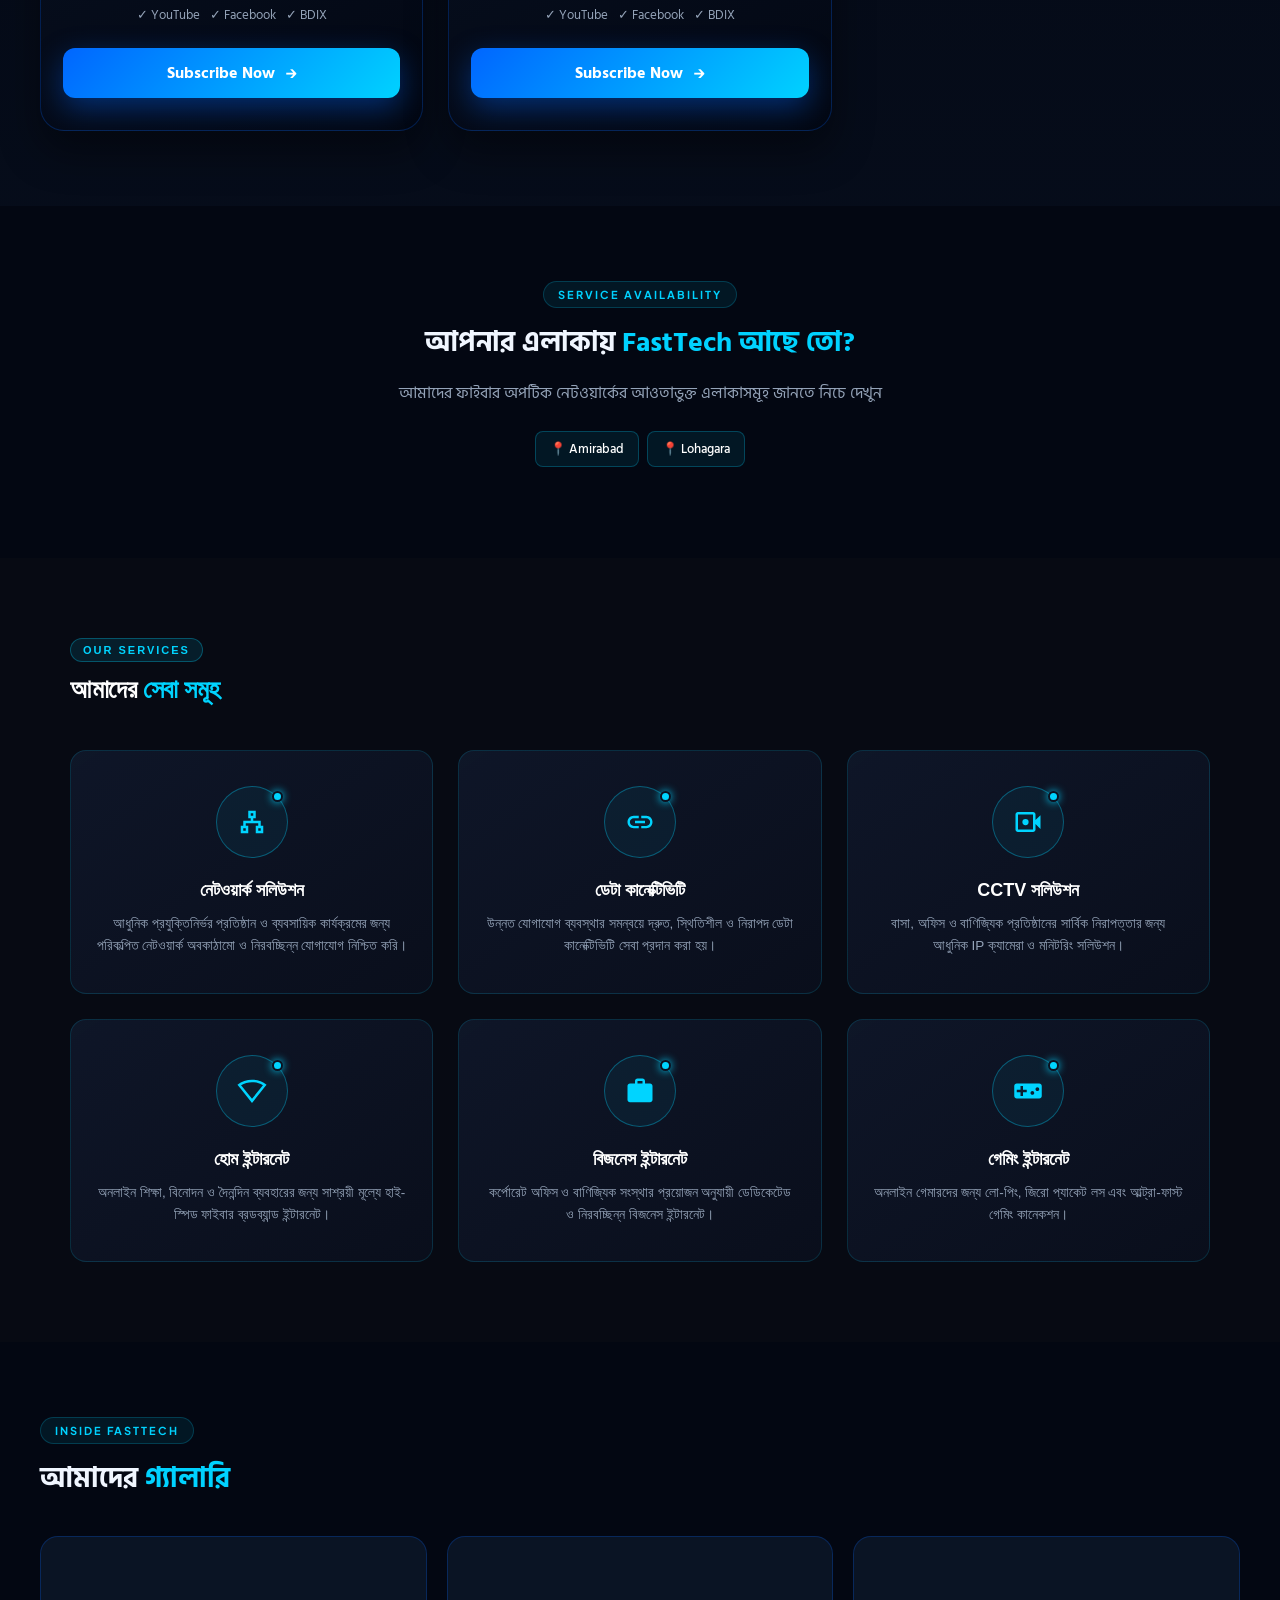
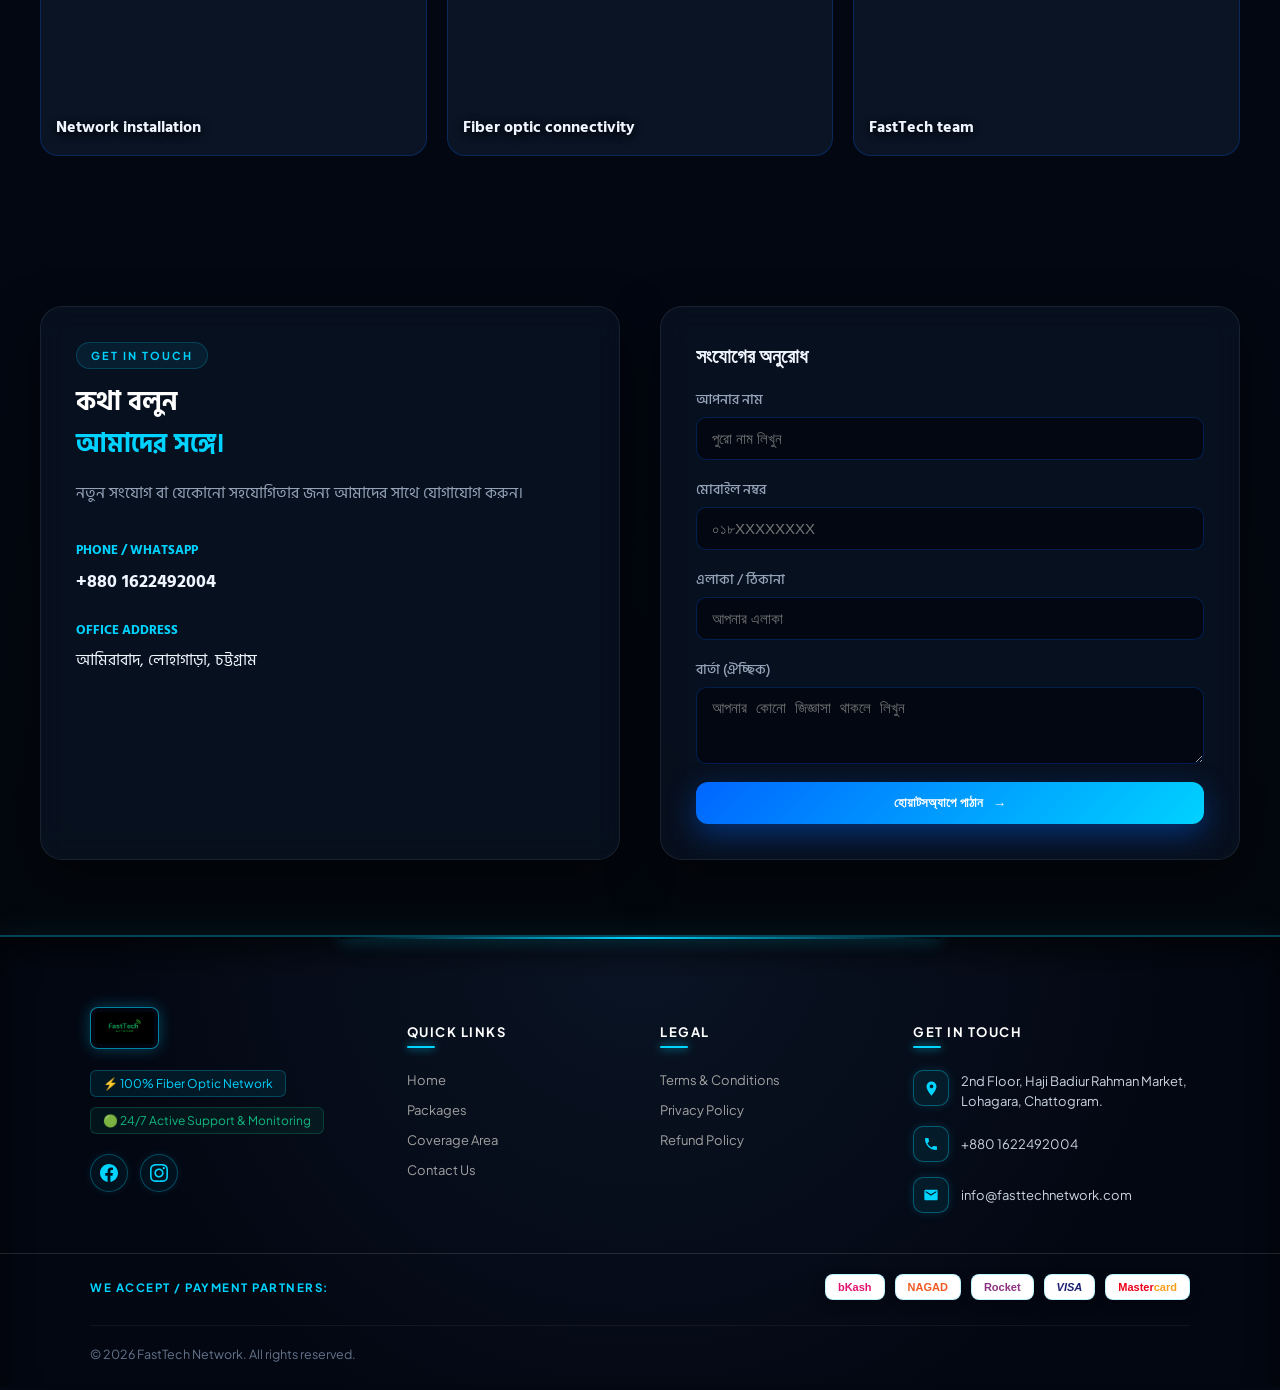
==== commit 81eca276: "Update index.html" ====
--- a/index.html
+++ b/index.html
@@ -225,14 +225,22 @@
             
             <div style="display: grid; grid-template-columns: 1.3fr 1fr 1fr 1.3fr; gap: 40px; margin-bottom: 40px;" class="footer-grid">
                 
-                <!-- ১. ব্র্যান্ড ও বিবরণ -->
+              <!-- ১. ব্র্যান্ড ও বিবরণ -->
                 <div>
                     <div style="margin-bottom: 18px; display: inline-block;">
                         <img src="assets/Fasttech-logo.jpg" alt="FastTech Network" style="height: 42px; width: auto; padding: 4px; border-radius: 8px; border: 1.5px solid rgba(0, 212, 255, 0.6); box-shadow: 0 0 15px rgba(0, 212, 255, 0.3); background: rgba(3,7,18,0.8);" onerror="this.src='assets/fasttech-logo.jpg'">
                     </div>
-                    <p style="font-size: 13.5px; color: #8c96a5; line-height: 1.7; margin-bottom: 22px;">
-                        Experience high-speed broadband powered by advanced fiber-optic technology, delivering premium connectivity and uninterrupted internet service.
-                    </p>
+                    
+                    <!-- ফাইবার ও সাপোর্ট ব্যাজগুলো -->
+                    <div style="display: flex; flex-direction: column; gap: 10px; margin-bottom: 20px;">
+                        <div style="display: inline-flex; align-items: center; gap: 8px; font-size: 12px; color: #00d4ff; background: rgba(0, 212, 255, 0.08); border: 1px solid rgba(0, 212, 255, 0.25); padding: 5px 12px; border-radius: 6px; width: fit-content;">
+                            ⚡ 100% Fiber Optic Network
+                        </div>
+                        <div style="display: inline-flex; align-items: center; gap: 8px; font-size: 12px; color: #10b981; background: rgba(16, 185, 129, 0.08); border: 1px solid rgba(16, 185, 129, 0.25); padding: 5px 12px; border-radius: 6px; width: fit-content;">
+                            🟢 24/7 Active Support & Monitoring
+                        </div>
+                    </div>
+
                     <!-- সোশ্যাল লিংক (ফেসবুক ও ইনস্টাগ্রাম) -->
                     <div style="display: flex; gap: 12px; align-items: center;">
                         <!-- ফেসবুক -->
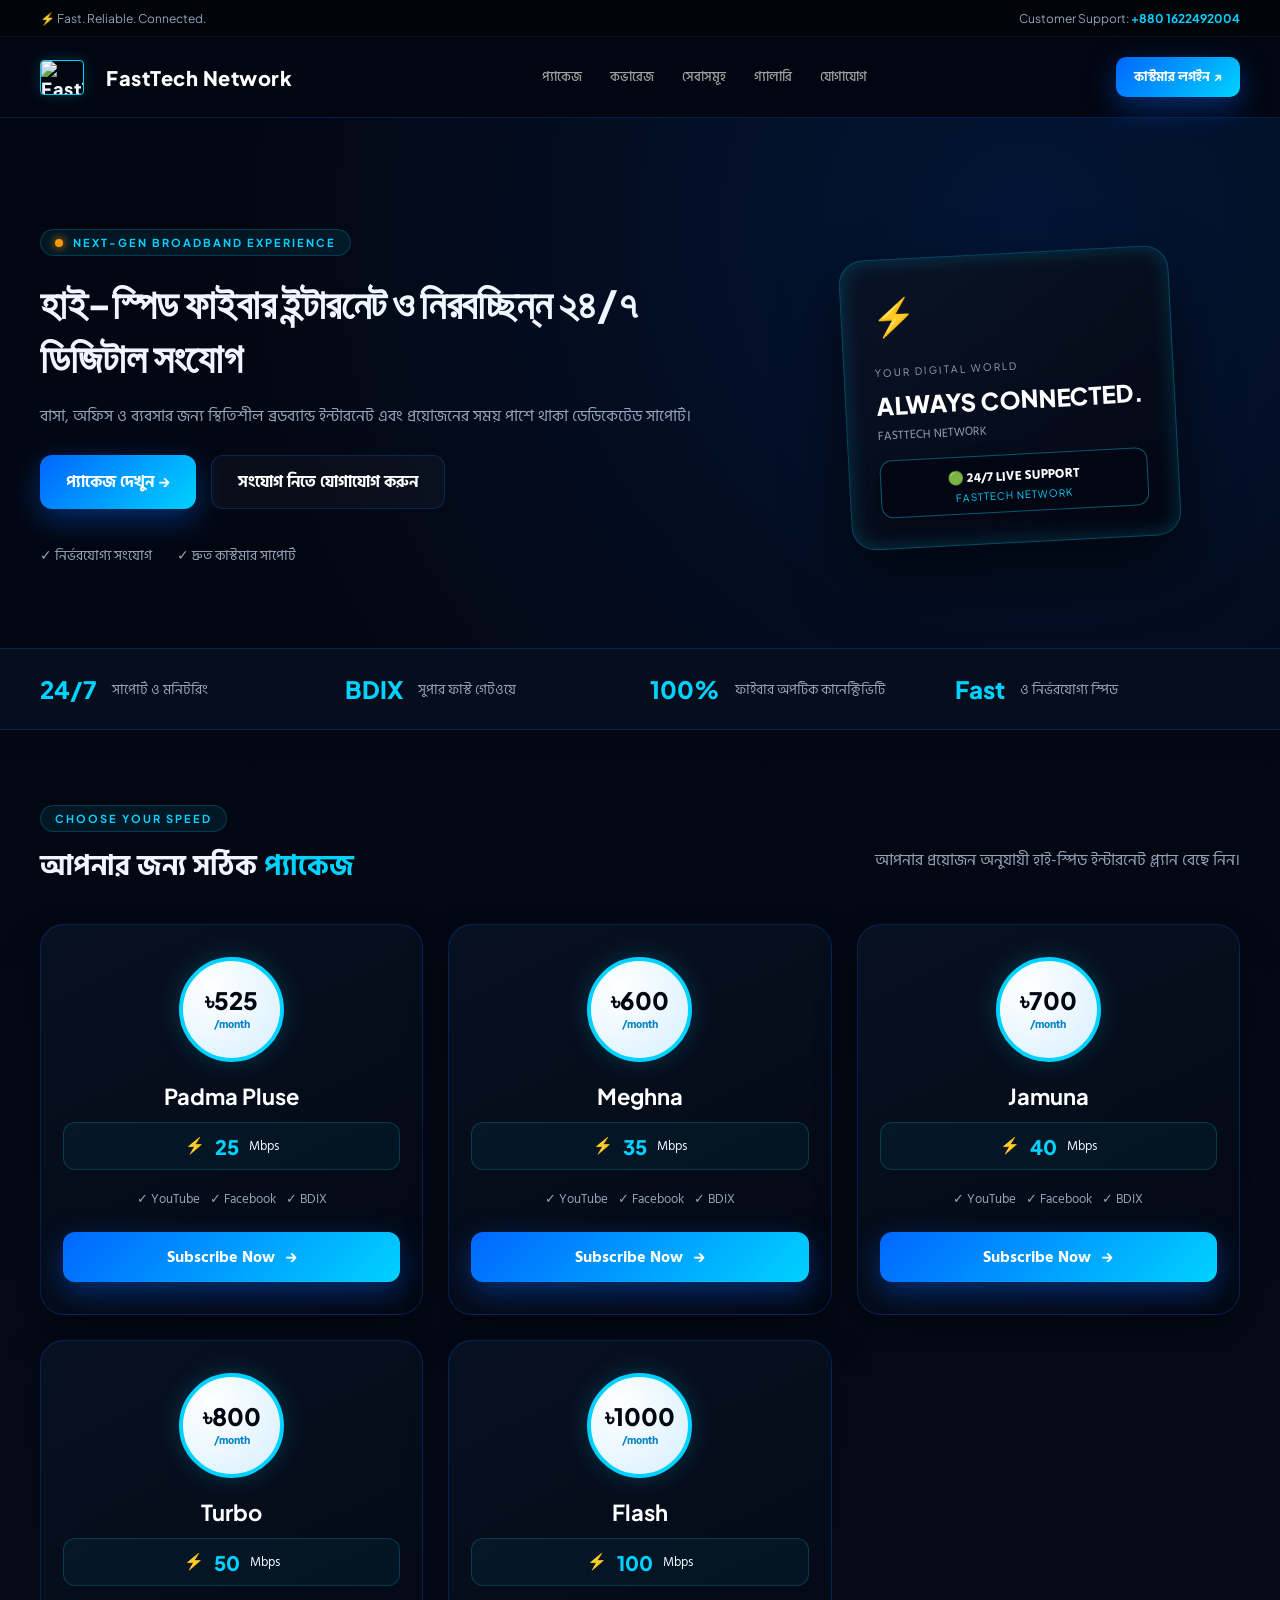
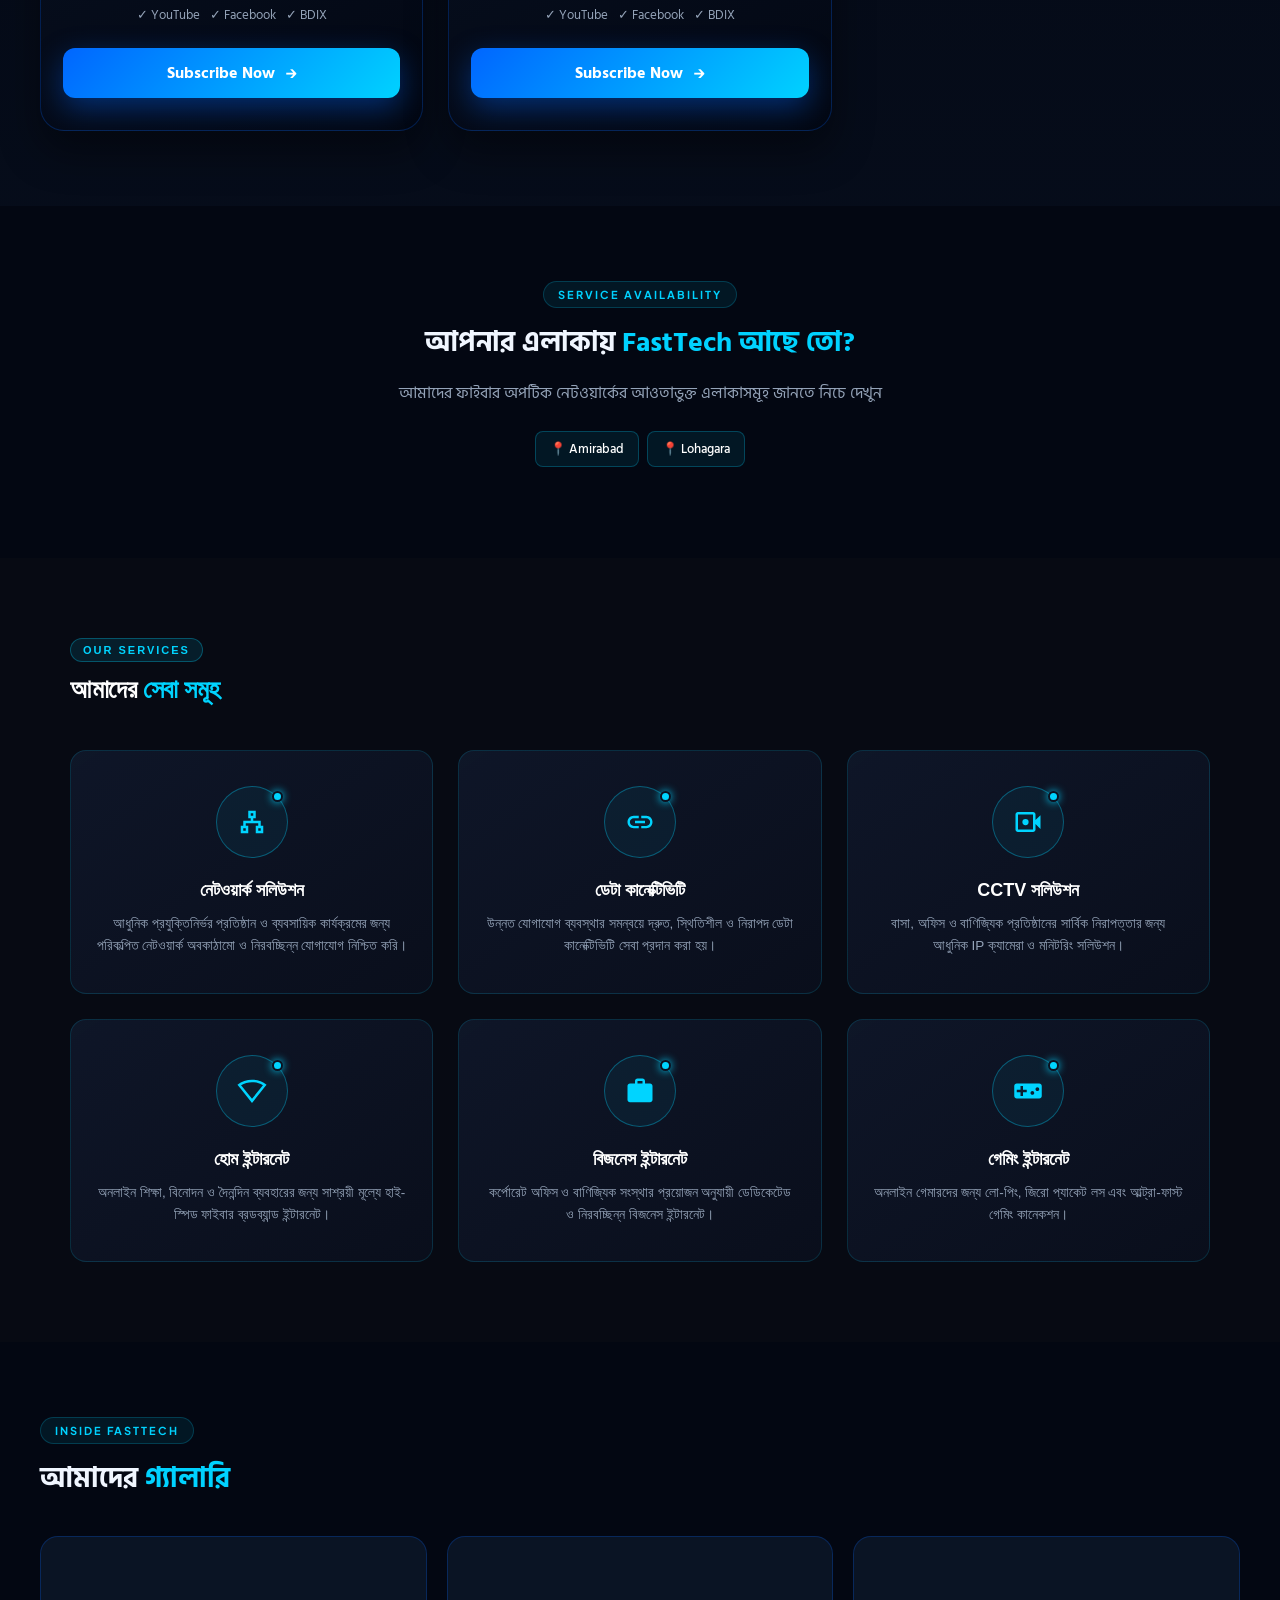
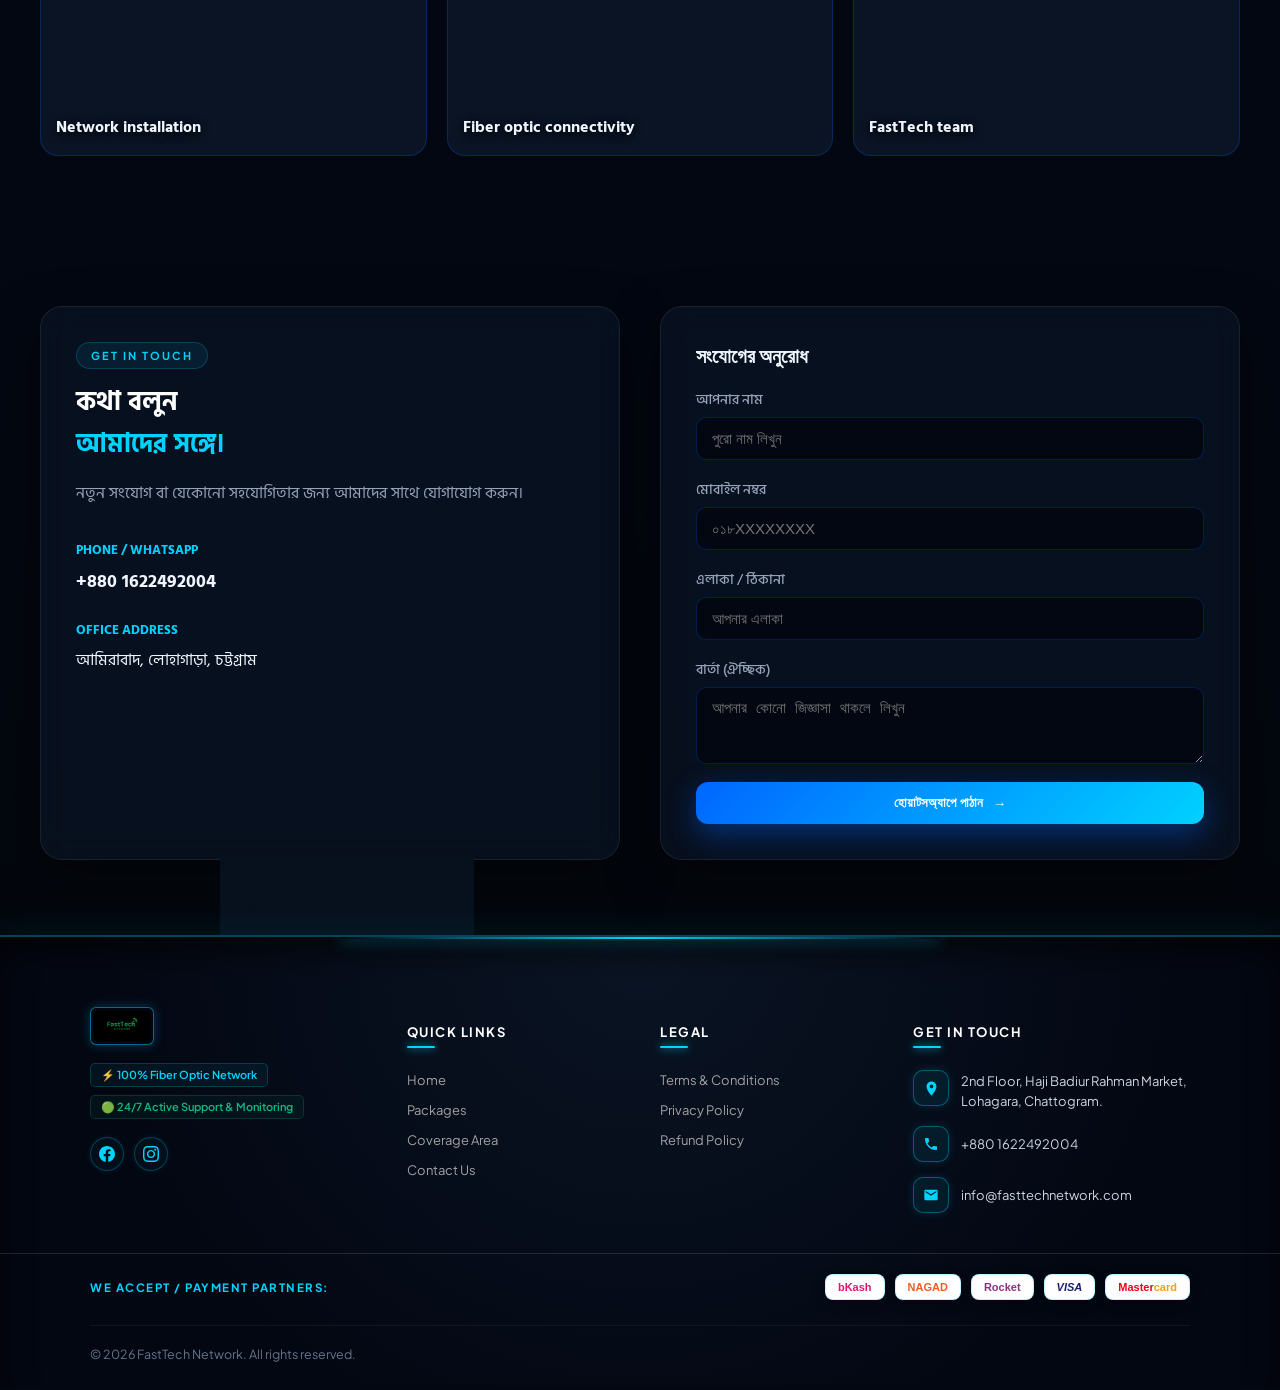
==== commit 2a94a5f9: "Update index.html" ====
--- a/index.html
+++ b/index.html
@@ -225,31 +225,31 @@
             
             <div style="display: grid; grid-template-columns: 1.3fr 1fr 1fr 1.3fr; gap: 40px; margin-bottom: 40px;" class="footer-grid">
                 
-              <!-- ১. ব্র্যান্ড ও বিবরণ -->
-                <div>
-                    <div style="margin-bottom: 18px; display: inline-block;">
-                        <img src="assets/Fasttech-logo.jpg" alt="FastTech Network" style="height: 42px; width: auto; padding: 4px; border-radius: 8px; border: 1.5px solid rgba(0, 212, 255, 0.6); box-shadow: 0 0 15px rgba(0, 212, 255, 0.3); background: rgba(3,7,18,0.8);" onerror="this.src='assets/fasttech-logo.jpg'">
+                <!-- ১. ব্র্যান্ড ও বিবরণ -->
+                <div>
+                    <div style="margin-bottom: 15px; display: inline-block;">
+                        <img src="assets/Fasttech-logo.jpg" alt="FastTech Network" style="height: 38px; width: auto; padding: 3px; border-radius: 6px; border: 1.5px solid rgba(0, 212, 255, 0.5); box-shadow: 0 0 12px rgba(0, 212, 255, 0.25); background: rgba(3,7,18,0.8);" onerror="this.src='assets/fasttech-logo.jpg'">
                     </div>
                     
                     <!-- ফাইবার ও সাপোর্ট ব্যাজগুলো -->
-                    <div style="display: flex; flex-direction: column; gap: 10px; margin-bottom: 20px;">
-                        <div style="display: inline-flex; align-items: center; gap: 8px; font-size: 12px; color: #00d4ff; background: rgba(0, 212, 255, 0.08); border: 1px solid rgba(0, 212, 255, 0.25); padding: 5px 12px; border-radius: 6px; width: fit-content;">
+                    <div style="display: flex; flex-direction: column; gap: 8px; margin-bottom: 18px;">
+                        <div style="display: inline-flex; align-items: center; gap: 6px; font-size: 11px; color: #00d4ff; background: rgba(0, 212, 255, 0.06); border: 1px solid rgba(0, 212, 255, 0.2); padding: 4px 10px; border-radius: 5px; width: fit-content; font-weight: 600;">
                             ⚡ 100% Fiber Optic Network
                         </div>
-                        <div style="display: inline-flex; align-items: center; gap: 8px; font-size: 12px; color: #10b981; background: rgba(16, 185, 129, 0.08); border: 1px solid rgba(16, 185, 129, 0.25); padding: 5px 12px; border-radius: 6px; width: fit-content;">
+                        <div style="display: inline-flex; align-items: center; gap: 6px; font-size: 11px; color: #10b981; background: rgba(16, 185, 129, 0.06); border: 1px solid rgba(16, 185, 129, 0.2); padding: 4px 10px; border-radius: 5px; width: fit-content; font-weight: 600;">
                             🟢 24/7 Active Support & Monitoring
                         </div>
                     </div>
 
                     <!-- সোশ্যাল লিংক (ফেসবুক ও ইনস্টাগ্রাম) -->
-                    <div style="display: flex; gap: 12px; align-items: center;">
+                    <div style="display: flex; gap: 10px; align-items: center;">
                         <!-- ফেসবুক -->
-                        <a href="https://www.facebook.com/share/1cSfSughi4/" target="_blank" title="Facebook" style="display: inline-flex; align-items: center; justify-content: center; width: 38px; height: 38px; background: rgba(0, 212, 255, 0.05); border: 1.5px solid rgba(0, 212, 255, 0.3); border-radius: 50%; color: #00d4ff; text-decoration: none; transition: 0.3s; box-shadow: 0 0 8px rgba(0,212,255,0.1);">
-                            <svg style="width: 18px; height: 18px; fill: currentColor;" viewBox="0 0 24 24"><path d="M24 12.073c0-6.627-5.373-12-12-12s-12 5.373-12 12c0 5.99 4.388 10.954 10.125 11.854v-8.385H7.078v-3.47h3.047V9.43c0-3.007 1.792-4.669 4.533-4.669 1.312 0 2.686.235 2.686.235v2.953H15.83c-1.491 0-1.956.925-1.956 1.874v2.25h3.328l-.532 3.47h-2.796v8.385C19.612 23.027 24 18.062 24 12.073z"/></svg>
+                        <a href="https://www.facebook.com/share/1cSfSughi4/" target="_blank" title="Facebook" style="display: inline-flex; align-items: center; justify-content: center; width: 34px; height: 34px; background: rgba(0, 212, 255, 0.04); border: 1px solid rgba(0, 212, 255, 0.25); border-radius: 50%; color: #00d4ff; text-decoration: none; transition: 0.3s; box-shadow: 0 0 6px rgba(0,212,255,0.1);">
+                            <svg style="width: 16px; height: 16px; fill: currentColor;" viewBox="0 0 24 24"><path d="M24 12.073c0-6.627-5.373-12-12-12s-12 5.373-12 12c0 5.99 4.388 10.954 10.125 11.854v-8.385H7.078v-3.47h3.047V9.43c0-3.007 1.792-4.669 4.533-4.669 1.312 0 2.686.235 2.686.235v2.953H15.83c-1.491 0-1.956.925-1.956 1.874v2.25h3.328l-.532 3.47h-2.796v8.385C19.612 23.027 24 18.062 24 12.073z"/></svg>
                         </a>
                         <!-- ইনস্টাগ্রাম -->
-                        <a href="https://instagram.com" target="_blank" title="Instagram" style="display: inline-flex; align-items: center; justify-content: center; width: 38px; height: 38px; background: rgba(0, 212, 255, 0.05); border: 1.5px solid rgba(0, 212, 255, 0.3); border-radius: 50%; color: #00d4ff; text-decoration: none; transition: 0.3s; box-shadow: 0 0 8px rgba(0,212,255,0.1);">
-                            <svg style="width: 18px; height: 18px; fill: currentColor;" viewBox="0 0 24 24"><path d="M12 2.163c3.204 0 3.584.012 4.85.07 3.252.148 4.771 1.691 4.919 4.919.058 1.265.069 1.645.069 4.849 0 3.205-.012 3.584-.069 4.849-.149 3.225-1.664 4.771-4.919 4.919-1.266.058-1.644.07-4.85.07-3.204 0-3.584-.012-4.849-.07-3.26-.149-4.771-1.699-4.919-4.92-.058-1.265-.07-1.644-.07-4.849 0-3.204.013-3.583.07-4.849.149-3.227 1.664-4.771 4.919-4.919 1.266-.057 1.645-.069 4.849-.069zm0-2.163c-3.259 0-3.667.014-4.947.072-4.358.2-6.78 2.618-6.98 6.98-.059 1.281-.073 1.689-.073 4.948 0 3.259.014 3.668.072 4.948.2 4.358 2.618 6.78 6.98 6.98 1.281.058 1.689.072 4.948.072 3.259 0 3.668-.014 4.948-.072 4.354-.2 6.782-2.618 6.979-6.98.059-1.28.073-1.689.073-4.948 0-3.259-.014-3.667-.072-4.947-.196-4.354-2.617-6.78-6.979-6.98-1.281-.059-1.69-.073-4.949-.073zm0 5.838c-3.403 0-6.162 2.759-6.162 6.162s2.759 6.163 6.162 6.163 6.162-2.759 6.162-6.163c0-3.403-2.759-6.162-6.162-6.162zm0 10.162c-2.209 0-4-1.79-4-4 0-2.209 1.791-4 4-4s4 1.791 4 4c0 2.21-1.791 4-4 4zm6.406-11.845c-.796 0-1.441.645-1.441 1.44s.645 1.44 1.441 1.44c.795 0 1.439-.645 1.439-1.44s-.644-1.44-1.439-1.44z"/></svg>
+                        <a href="https://instagram.com" target="_blank" title="Instagram" style="display: inline-flex; align-items: center; justify-content: center; width: 34px; height: 34px; background: rgba(0, 212, 255, 0.04); border: 1px solid rgba(0, 212, 255, 0.25); border-radius: 50%; color: #00d4ff; text-decoration: none; transition: 0.3s; box-shadow: 0 0 6px rgba(0,212,255,0.1);">
+                            <svg style="width: 16px; height: 16px; fill: currentColor;" viewBox="0 0 24 24"><path d="M12 2.163c3.204 0 3.584.012 4.85.07 3.252.148 4.771 1.691 4.919 4.919.058 1.265.069 1.645.069 4.849 0 3.205-.012 3.584-.069 4.849-.149 3.225-1.664 4.771-4.919 4.919-1.266.058-1.644.07-4.85.07-3.204 0-3.584-.012-4.849-.07-3.26-.149-4.771-1.699-4.919-4.92-.058-1.265-.07-1.644-.07-4.849 0-3.204.013-3.583.07-4.849.149-3.227 1.664-4.771 4.919-4.919 1.266-.057 1.645-.069 4.849-.069zm0-2.163c-3.259 0-3.667.014-4.947.072-4.358.2-6.78 2.618-6.98 6.98-.059 1.281-.073 1.689-.073 4.948 0 3.259.014 3.668.072 4.948.2 4.358 2.618 6.78 6.98 6.98 1.281.058 1.689.072 4.948.072 3.259 0 3.668-.014 4.948-.072 4.354-.2 6.782-2.618 6.979-6.98.059-1.28.073-1.689.073-4.948 0-3.259-.014-3.667-.072-4.947-.196-4.354-2.617-6.78-6.979-6.98-1.281-.059-1.69-.073-4.949-.073zm0 5.838c-3.403 0-6.162 2.759-6.162 6.162s2.759 6.163 6.162 6.163 6.162-2.759 6.162-6.163c0-3.403-2.759-6.162-6.162-6.162zm0 10.162c-2.209 0-4-1.79-4-4 0-2.209 1.791-4 4-4s4 1.791 4 4c0 2.21-1.791 4-4 4zm6.406-11.845c-.796 0-1.441.645-1.441 1.44s.645 1.44 1.441 1.44c.795 0 1.439-.645 1.439-1.44s-.644-1.44-1.439-1.44z"/></svg>
                         </a>
                     </div>
                 </div>
@@ -314,46 +314,38 @@
                         </div>
                     </div>
                 </div>
-             </div>
-            </div>
-        <!-- উইডথ জুড়ানো ফুল পেজ লম্বা ডিভাইডার লাইন (Full Width Divider) -->
+
+            </div>
+        </div>
+
+        <!-- ফুল পেজ লম্বা ডিভাইডার লাইন -->
         <div style="width: 100%; height: 1px; background: rgba(255, 255, 255, 0.12); margin: 20px 0;"></div>
 
-        <!-- পেমেন্ট পার্টনার লোগো গ্রিড (প্রফেশনাল গেটওয়ে স্টাইল) -->
+        <!-- পেমেন্ট পার্টনার লোগো গ্রিড -->
         <div class="wrap" style="max-width: 1140px; margin: 0 auto; padding: 0 20px;">
             <div style="display: flex; align-items: center; justify-content: space-between; flex-wrap: wrap; gap: 15px; margin-bottom: 25px;">
                 <div style="font-size: 11.5px; color: #00d4ff; font-weight: 700; text-transform: uppercase; letter-spacing: 1.5px;">We Accept / Payment Partners:</div>
                 
-                <!-- লোগো আইকন কন্টেইনার -->
                 <div style="display: flex; align-items: center; gap: 10px; flex-wrap: wrap;">
-                    
-                    <!-- bKash Logo Box -->
-                    <div title="bKash" style="background: #ffffff; padding: 6px 12px; border-radius: 8px; display: inline-flex; align-items: center; justify-content: center; border: 1px solid rgba(0, 212, 255, 0.25); box-shadow: 0 4px 12px rgba(0,0,0,0.3); transition: 0.3s;" onmouseover="this.style.transform='translateY(-3px)'; this.style.borderColor='#00d4ff'" onmouseout="this.style.transform='translateY(0)'; this.style.borderColor='rgba(0, 212, 255, 0.25)'">
+                    <div title="bKash" style="background: #ffffff; padding: 6px 12px; border-radius: 8px; display: inline-flex; align-items: center; justify-content: center; border: 1px solid rgba(0, 212, 255, 0.25); box-shadow: 0 4px 12px rgba(0,0,0,0.3);">
                         <span style="color: #e2136e; font-size: 11px; font-weight: 900; font-family: sans-serif;">bKash</span>
                     </div>
-
-                    <!-- Nagad Logo Box -->
-                    <div title="Nagad" style="background: #ffffff; padding: 6px 12px; border-radius: 8px; display: inline-flex; align-items: center; justify-content: center; border: 1px solid rgba(0, 212, 255, 0.25); box-shadow: 0 4px 12px rgba(0,0,0,0.3); transition: 0.3s;" onmouseover="this.style.transform='translateY(-3px)'; this.style.borderColor='#00d4ff'" onmouseout="this.style.transform='translateY(0)'; this.style.borderColor='rgba(0, 212, 255, 0.25)'">
+                    <div title="Nagad" style="background: #ffffff; padding: 6px 12px; border-radius: 8px; display: inline-flex; align-items: center; justify-content: center; border: 1px solid rgba(0, 212, 255, 0.25); box-shadow: 0 4px 12px rgba(0,0,0,0.3);">
                         <span style="color: #f15a24; font-size: 11px; font-weight: 900; font-family: sans-serif;">NAGAD</span>
                     </div>
-
-                    <!-- Rocket Logo Box -->
-                    <div title="Rocket" style="background: #ffffff; padding: 6px 12px; border-radius: 8px; display: inline-flex; align-items: center; justify-content: center; border: 1px solid rgba(0, 212, 255, 0.25); box-shadow: 0 4px 12px rgba(0,0,0,0.3); transition: 0.3s;" onmouseover="this.style.transform='translateY(-3px)'; this.style.borderColor='#00d4ff'" onmouseout="this.style.transform='translateY(0)'; this.style.borderColor='rgba(0, 212, 255, 0.25)'">
+                    <div title="Rocket" style="background: #ffffff; padding: 6px 12px; border-radius: 8px; display: inline-flex; align-items: center; justify-content: center; border: 1px solid rgba(0, 212, 255, 0.25); box-shadow: 0 4px 12px rgba(0,0,0,0.3);">
                         <span style="color: #8c3283; font-size: 11px; font-weight: 900; font-family: sans-serif;">Rocket</span>
                     </div>
-
-                    <!-- Visa Card Box (ঐচ্ছিক প্রফেশনাল লুকের জন্য) -->
-                    <div title="Visa" style="background: #ffffff; padding: 6px 12px; border-radius: 8px; display: inline-flex; align-items: center; justify-content: center; border: 1px solid rgba(0, 212, 255, 0.25); box-shadow: 0 4px 12px rgba(0,0,0,0.3); transition: 0.3s;" onmouseover="this.style.transform='translateY(-3px)'; this.style.borderColor='#00d4ff'" onmouseout="this.style.transform='translateY(0)'; this.style.borderColor='rgba(0, 212, 255, 0.25)'">
+                    <div title="Visa" style="background: #ffffff; padding: 6px 12px; border-radius: 8px; display: inline-flex; align-items: center; justify-content: center; border: 1px solid rgba(0, 212, 255, 0.25); box-shadow: 0 4px 12px rgba(0,0,0,0.3);">
                         <span style="color: #1a1f71; font-size: 11px; font-weight: 900; font-family: sans-serif; font-style: italic;">VISA</span>
                     </div>
-
-                    <!-- Mastercard Box -->
-                    <div title="Mastercard" style="background: #ffffff; padding: 6px 12px; border-radius: 8px; display: inline-flex; align-items: center; justify-content: center; border: 1px solid rgba(0, 212, 255, 0.25); box-shadow: 0 4px 12px rgba(0,0,0,0.3); transition: 0.3s;" onmouseover="this.style.transform='translateY(-3px)'; this.style.borderColor='#00d4ff'" onmouseout="this.style.transform='translateY(0)'; this.style.borderColor='rgba(0, 212, 255, 0.25)'">
+                    <div title="Mastercard" style="background: #ffffff; padding: 6px 12px; border-radius: 8px; display: inline-flex; align-items: center; justify-content: center; border: 1px solid rgba(0, 212, 255, 0.25); box-shadow: 0 4px 12px rgba(0,0,0,0.3);">
                         <span style="color: #eb001b; font-size: 11px; font-weight: 900; font-family: sans-serif;">Master</span><span style="color: #f79e1b; font-size: 11px; font-weight: 900; font-family: sans-serif;">card</span>
                     </div>
                 </div>
             </div>
-            <!-- কপিরাইট ও পাওয়ার্ড বাই -->
+
+            <!-- কপিরাইট -->
             <div style="display: flex; justify-content: space-between; align-items: center; flex-wrap: wrap; gap: 10px; font-size: 12.5px; color: #64748b; border-top: 1px solid rgba(255,255,255,0.05); padding-top: 20px;">
                 <div>© <span id="year"></span> FastTech Network. All rights reserved.</div>
             </div>
